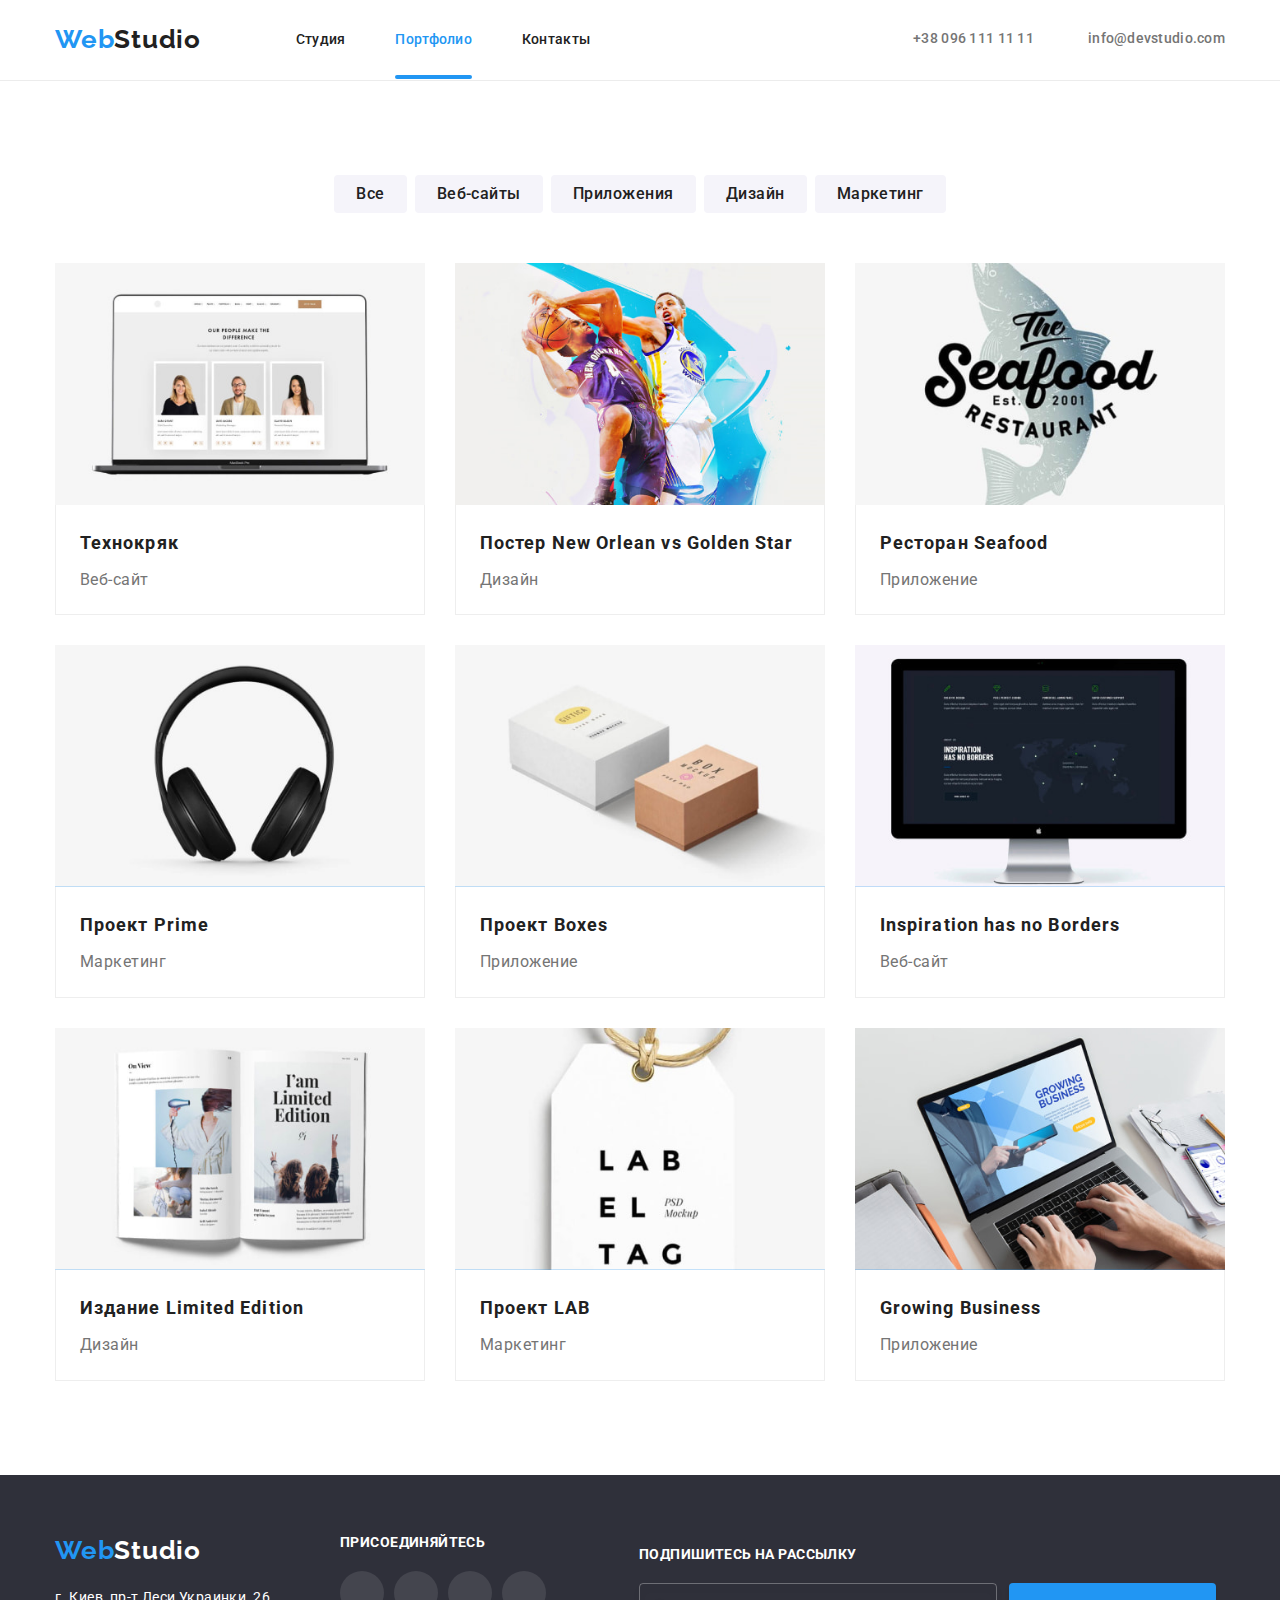
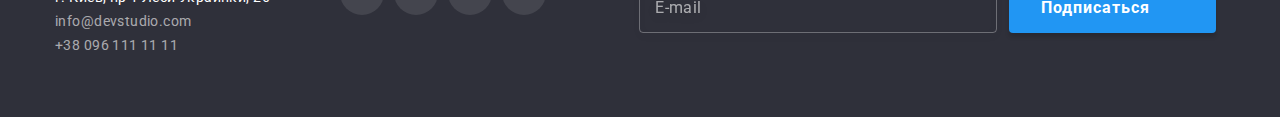
==== portfolio.html @ 9499e956 "add adaptive img" ====
<!DOCTYPE html>
<html lang="en">
  <head>
    <meta charset="UTF-8" />
    <meta http-equiv="X-UA-Compatible" content="IE=edge" />
    <meta name="viewport" content="width=device-width, initial-scale=1.0" />
    <title>Портфолио</title>
    <link
      rel="stylesheet"
      href="https://cdnjs.cloudflare.com/ajax/libs/modern-normalize/1.1.0/modern-normalize.min.css"
    />
    <link rel="preconnect" href="https://fonts.googleapis.com" />
    <link rel="preconnect" href="https://fonts.gstatic.com" crossorigin />
    <link
      href="https://fonts.googleapis.com/css2?family=Raleway:wght@700&family=Roboto:wght@400;500;700;900&display=swap"
      rel="stylesheet"
    />
    <link rel="stylesheet" href="./css/main.min.css" />
  </head>
  <body class="body">
    <!-- шапка  -->
    <header class="page-header">
      <div class="container page-header__container">
        <!-- site nav -->
        <!-- <nav class="main-nav"> -->
        <div class="header__nav">
          <a class="logo page-header__logo" href="./index.html"
            >Web<span class="logo__studio">Studio</span></a
          >

          <!-- menu-btn -->
          <button
            class="menu__button is-open"
            type="button"
            aria-expanded="false"
            aria-controls="nav-container"
            data-menu-button
          >
            <svg width="40px" height="40px" aria-label="Переключатель мобильного меню">
              <use class="menu__icon-open" href="./images/icons.svg#icon-open"></use>
              <use class="main__icon-close" href="./images/icons.svg#icon-close"></use>
            </svg>
          </button>
        </div>

        <nav class="main-nav">
          <div class="nav-container" id="nav-container" data-menu>
            <!-- site-nav -->
            <ul class="site-nav">
              <li class="site-nav__item">
                <a class="site-nav__link" href="./index.html">Студия</a>
              </li>
              <li class="site-nav__item">
                <a class="site-nav__link site-nav__link--current" href="./portfolio.html"
                  >Портфолио</a
                >
              </li>
              <li class="site-nav__item">
                <a class="site-nav__link" href="#footer">Контакты</a>
              </li>
            </ul>

            <!-- nav contacts -->
            <ul class="nav-contacts">
              <li class="nav-contacts__item">
                <a class="nav-contacts__link nav-contacts__link--tel" href="tel:+380961111111">
                  <svg class="nav-contacts__icon" width="10px" height="16px">
                    <use href="./images/icons.svg#icon-smartphone"></use>
                  </svg>
                  +38 096 111 11 11
                </a>
              </li>
              <li class="nav-contacts__item">
                <a
                  class="nav-contacts__link nav-contacts__link--mail"
                  href="mailto:info@devstudio.com"
                >
                  <svg class="nav-contacts__icon" width="16px" height="12px">
                    <use href="./images/icons.svg#icon-envelope"></use>
                  </svg>
                  info@devstudio.com
                </a>
              </li>
            </ul>

            <!-- nav social -->
            <ul class="nav-social">
              <li class="nav-social__item"><a class="nav-social__link" href="#">Instagram</a></li>
              <li class="nav-social__item"><a class="nav-social__link" href="#">Twitter</a></li>
              <li class="nav-social__item"><a class="nav-social__link" href="#">Facebook</a></li>
              <li class="nav-social__item"><a class="nav-social__link" href="#">LinkedIn</a></li>
            </ul>
          </div>
        </nav>
      </div>
    </header>
    <!-- Портфолио -->
    <!-- Фильтры -->
    <main>
      <section class="section">
        <div class="container">
          <h1 class="section__title visually-hidden">Фильтры</h1>
          <ul class="filters filters--margin-bottom">
            <li class="filters__item">
              <button class="filters__button" type="button">Все</button>
            </li>
            <li class="filters__item">
              <button class="filters__button" type="button">Веб-сайты</button>
            </li>
            <li class="filters__item">
              <button class="filters__button" type="button">Приложения</button>
            </li>
            <li class="filters__item">
              <button class="filters__button" type="button">Дизайн</button>
            </li>
            <li class="filters__item">
              <button class="filters__button" type="button">Маркетинг</button>
            </li>
          </ul>

          <!-- проекты -->
          <ul class="projects">
            <li class="projects__item projects__item--margin">
              <a class="projects__link" href="#">
                <div class="projects-card-thumb">
                  <img
                    srcset="./images/technocryk.jpg 1x, ./images/technocryk@2x.jpg 2x"
                    src="./images/technocryk.jpg"
                    alt="Технокряк"
                    width="450"
                  />
                  <div class="projects-overlay">
                    <p class="projects-overlay__text">
                      Технокряк это современная площадка распространения коронавируса. Компании
                      используют эту платформу для цифрового шпионажа и атак на защищённые сервера
                      конкурентов.
                    </p>
                  </div>
                </div>

                <div class="projects-content">
                  <h2 class="projects-content__title">Технокряк</h2>
                  <p class="projects-content__text">Веб-сайт</p>
                </div>
              </a>
            </li>

            <li class="projects__item projects__item--margin">
              <a class="projects__link" href="#">
                <div class="projects-card-thumb">
                  <img
                    srcset="./images/poster.jpg 1x, ./images/poster@2x.jpg 2x"
                    src="./images/poster.jpg"
                    alt="Постер New Orlean vs Golden Star"
                    width="450"
                  />
                  <div class="projects-overlay">
                    <p class="projects-overlay__text">
                      Технокряк это современная площадка распространения коронавируса. Компании
                      используют эту платформу для цифрового шпионажа и атак на защищённые сервера
                      конкурентов.
                    </p>
                  </div>
                </div>

                <div class="projects-content">
                  <h2 class="projects-content__title">Постер New Orlean vs Golden Star</h2>
                  <p class="projects-content__text">Дизайн</p>
                </div>
              </a>
            </li>

            <li class="projects__item projects__item--margin">
              <a class="projects__link" href="#">
                <div class="projects-card-thumb">
                  <img
                    srcset="./images/seafood.jpg 1x, ./images/seafood@2x.jpg 2x"
                    src="./images/seafood.jpg"
                    alt="Ресторан Seafood"
                    width="450"
                  />
                  <div class="projects-overlay">
                    <p class="projects-overlay__text">
                      Технокряк это современная площадка распространения коронавируса. Компании
                      используют эту платформу для цифрового шпионажа и атак на защищённые сервера
                      конкурентов.
                    </p>
                  </div>
                </div>

                <div class="projects-content">
                  <h2 class="projects-content__title">Ресторан Seafood</h2>
                  <p class="projects-content__text">Приложение</p>
                </div>
              </a>
            </li>

            <li class="projects__item projects__item--margin">
              <a class="projects__link" href="#">
                <div class="projects-card-thumb">
                  <img
                    srcset="./images/prime.jpg 1x, ./images/prime@2x.jpg 2x"
                    src="./images/prime.jpg"
                    alt="Проект Prime"
                    width="450"
                  />
                  <div class="projects-overlay">
                    <p class="projects-overlay__text">
                      Технокряк это современная площадка распространения коронавируса. Компании
                      используют эту платформу для цифрового шпионажа и атак на защищённые сервера
                      конкурентов.
                    </p>
                  </div>
                </div>

                <div class="projects-content">
                  <h2 class="projects-content__title">Проект Prime</h2>
                  <p class="projects-content__text">Маркетинг</p>
                </div>
              </a>
            </li>

            <li class="projects__item projects__item--margin">
              <a class="projects__link" href="#">
                <div class="projects-card-thumb">
                  <img
                    srcset="./images/boxes.jpg 1x, ./images/boxes@2x.jpg 2x"
                    src="./images/boxes.jpg"
                    alt="Проект Boxes"
                    width="450"
                  />
                  <div class="projects-overlay">
                    <p class="projects-overlay__text">
                      Технокряк это современная площадка распространения коронавируса. Компании
                      используют эту платформу для цифрового шпионажа и атак на защищённые сервера
                      конкурентов.
                    </p>
                  </div>
                </div>

                <div class="projects-content">
                  <h2 class="projects-content__title">Проект Boxes</h2>
                  <p class="projects-content__text">Приложение</p>
                </div>
              </a>
            </li>

            <li class="projects__item projects__item--margin">
              <a class="projects__link" href="#">
                <div class="projects-card-thumb">
                  <img
                    srcset="./images/inspiration.jpg 1x, ./images/inspiration@2x.jpg 2x"
                    src="./images/inspiration.jpg"
                    alt="Inspiration has no Borders"
                    width="450"
                  />
                  <div class="projects-overlay">
                    <p class="projects-overlay__text">
                      Технокряк это современная площадка распространения коронавируса. Компании
                      используют эту платформу для цифрового шпионажа и атак на защищённые сервера
                      конкурентов.
                    </p>
                  </div>
                </div>

                <div class="projects-content">
                  <h2 class="projects-content__title">Inspiration has no Borders</h2>
                  <p class="projects-content__text">Веб-сайт</p>
                </div>
              </a>
            </li>

            <li class="projects__item projects__item--margin">
              <a class="projects__link" href="#">
                <div class="projects-card-thumb">
                  <img
                    srcset="./images/limited_edition.jpg 1x, ./images/limited_edition@2x.jpg 2x"
                    src="./images/limited_edition.jpg"
                    alt="Издание Limited Edition"
                    width="450"
                  />
                  <div class="projects-overlay">
                    <p class="projects-overlay__text">
                      Технокряк это современная площадка распространения коронавируса. Компании
                      используют эту платформу для цифрового шпионажа и атак на защищённые сервера
                      конкурентов.
                    </p>
                  </div>
                </div>

                <div class="projects-content">
                  <h2 class="projects-content__title">Издание Limited Edition</h2>
                  <p class="projects-content__text">Дизайн</p>
                </div>
              </a>
            </li>

            <li class="projects__item projects__item--margin">
              <a class="projects__link" href="#">
                <div class="projects-card-thumb">
                  <img
                    srcset="./images/lab.jpg 1x, ./images/lab@2x.jpg 2x"
                    src="./images/lab.jpg"
                    alt="Проект LAB"
                    width="450"
                  />
                  <div class="projects-overlay">
                    <p class="projects-overlay__text">
                      Технокряк это современная площадка распространения коронавируса. Компании
                      используют эту платформу для цифрового шпионажа и атак на защищённые сервера
                      конкурентов.
                    </p>
                  </div>
                </div>

                <div class="projects-content">
                  <h2 class="projects-content__title">Проект LAB</h2>
                  <p class="projects-content__text">Маркетинг</p>
                </div>
              </a>
            </li>

            <li class="projects__item projects__item--margin">
              <a class="projects__link" href="#">
                <div class="projects-card-thumb">
                  <img
                    srcset="./images/growing_business.jpg 1x, ./images/growing_business@2x.jpg 2x"
                    src="./images/growing_business.jpg"
                    alt="Growing Business"
                    width="450"
                  />
                  <div class="projects-overlay">
                    <p class="projects-overlay__text">
                      Технокряк это современная площадка распространения коронавируса. Компании
                      используют эту платформу для цифрового шпионажа и атак на защищённые сервера
                      конкурентов.
                    </p>
                  </div>
                </div>

                <div class="projects-content">
                  <h2 class="projects-content__title">Growing Business</h2>
                  <p class="projects-content__text">Приложение</p>
                </div>
              </a>
            </li>
          </ul>
        </div>
      </section>
    </main>
    <!-- футер -->
    <footer class="footer" id="footer">
      <div class="container page-footer__container">
        <!-- контакты -->
        <div class="footer__wrapper">
          <div class="footer-contacts">
            <a class="logo footer__logo" href="./index.html"
              >Web<span class="logo__studio">Studio</span></a
            >
            <address class="footer-addres">
              <ul class="addres">
                <li class="addres__item">
                  <a
                    class="addres__contacts addres__contacts--white"
                    href="https://goo.gl/maps/KfxZ7QLkiHeS4Kzz8"
                    >г. Киев, пр-т Леси Украинки, 26</a
                  >
                </li>
                <li class="addres__item">
                  <a class="addres__contacts" href="mailto:info@devstudio.com"
                    >info@devstudio.com</a
                  >
                </li>
                <li class="addres__item">
                  <a class="addres__contacts" href="tel:+380961111111">+38 096 111 11 11</a>
                </li>
              </ul>
            </address>
          </div>

          <!-- присоединяйтесь -->
          <div class="footer-network">
            <p class="footer-network__text">присоединяйтесь</p>

            <ul class="social">
              <li class="social__item social__item--margin-right">
                <a class="social__link social__link--bgc" href="#">
                  <svg class="social__icon social__icon--big">
                    <use href="./images/icons.svg#icon-instagram" width="20px" height="20px"></use>
                  </svg>
                </a>
              </li>
              <li class="social__item social__item--margin-right">
                <a class="social__link social__link--bgc" href="#">
                  <svg class="social__icon social__icon--big">
                    <use href="./images/icons.svg#icon-twitter" width="20px" height="20px"></use>
                  </svg>
                </a>
              </li>
              <li class="social__item social__item--margin-right">
                <a class="social__link social__link--bgc" href="#">
                  <svg class="social__icon social__icon--big">
                    <use href="./images/icons.svg#icon-facebook" width="20px" height="20px"></use>
                  </svg>
                </a>
              </li>
              <li class="social__item social__item--margin-right">
                <a class="social__link social__link--bgc" href="#">
                  <svg class="social__icon social__icon--big">
                    <use href="./images/icons.svg#icon-linkedin" width="20px" height="20px"></use>
                  </svg>
                </a>
              </li>
            </ul>
          </div>
        </div>
        <!-- подписаться -->
        <div class="subscrb">
          <p class="footer-network__text">Подпишитесь на рассылку</p>
          <form class="subscrb-form">
            <input
              class="subscrb-input"
              type="email"
              name="email"
              id="user-email"
              placeholder="E-mail"
            />

            <button class="subscrb-btn" type="submit">
              Подписаться
              <svg class="subscrb-btn__icon" width="24px" height="24px">
                <use href="./images/icons.svg#icon-icon-send" width="24px" height="24px"></use>
              </svg>
            </button>
          </form>
        </div>
      </div>
    </footer>
    <script src="./js/menu.js"></script>
  </body>
</html>
---- css/main.min.css ----
.body{min-width:480px;font-family:Roboto,sans-serif;background-color:#fff;color:#757575}img{display:block;max-width:100%;height:auto}ul{list-style:none;padding:0;margin:0}.visually-hidden{position:absolute;width:1px;height:1px;margin:-1px;border:0;padding:0;white-space:nowrap;-webkit-clip-path:inset(100%);clip-path:inset(100%);clip:rect(0 0 0 0);overflow:hidden}.is-hidden{visibility:hidden;opacity:0;pointer-events:none}.container{max-width:1200px;min-width:480px;padding:0 15px;margin:0 auto}@media screen and (min-width: 480px){.container{width:480px}}@media screen and (min-width: 768px){.container{width:768px}}@media screen and (min-width: 1200px){.container{width:1200px}}.section{min-width:480px;padding:60px 0}.section--bgc{background-color:#f5f4fa}@media screen and (min-width: 1200px){.section{padding:94px 0}.section--padding-top{padding-top:0}.section--bgc{background-color:#f5f4fa}}.section__title{margin-top:0;margin-bottom:50px;font-weight:700;font-size:28px;line-height:1.178;text-align:center;letter-spacing:0.03em;color:#212121}@media screen and (min-width: 1200px){.section__title{font-size:36px;line-height:1.16}}.logo,.page-header__logo,.footer__logo{display:inline-block;text-decoration:none;font-family:Raleway,sans-serif;font-style:normal;font-weight:700;font-size:26px;line-height:1.19;letter-spacing:0.03em;color:#2196f3}.site-nav{position:relative}.site-nav__item:not(:last-child){margin-right:50px}@media screen and (min-width: 768px){.site-nav{display:-webkit-box;display:-ms-flexbox;display:flex;-webkit-box-align:center;-ms-flex-align:center;align-items:center;position:relative;margin-right:84px}}@media screen and (min-width: 1200px){.site-nav{margin-right:305px}}.site-nav__link{position:relative;font-weight:500;font-size:40px;line-height:1.175;letter-spacing:0.02em;color:#212121;text-decoration:none;-webkit-transition:250ms cubic-bezier(0.4, 0, 0.2, 1);transition:250ms cubic-bezier(0.4, 0, 0.2, 1);-webkit-transition-property:color;transition-property:color}.site-nav__link:hover,.site-nav__link:focus{color:#2196f3}.site-nav__link--current{color:#2196f3}@media screen and (min-width: 768px){.site-nav__link--current::after{content:'';position:absolute;bottom:-28px;left:0;display:block;width:100%;height:4px;background:#2196f3;border-radius:2px}}@media screen and (min-width: 1200px){.site-nav__link--current::after{bottom:-32px}}@media screen and (min-width: 768px){.site-nav__link{font-size:14px;line-height:1.14;letter-spacing:0.02em}}@media screen and (max-width: 767px){.site-nav__item:not(:last-child){margin-bottom:32px}}@media screen and (max-width: 767px){.site-nav__item:last-child{margin-bottom:302px}}.main-button,.modal__btn,.hero-button,.subscrb-btn{display:inline-block;min-width:200px;padding:10px 32px;margin-bottom:0;font-weight:700;font-size:16px;line-height:1.87;letter-spacing:0.06em;background-color:#2196f3;color:#fff;cursor:pointer;border:none;-webkit-box-shadow:0px 4px 4px rgba(0,0,0,0.15);box-shadow:0px 4px 4px rgba(0,0,0,0.15);border-radius:4px;-webkit-transition:250ms cubic-bezier(0.4, 0, 0.2, 1);transition:250ms cubic-bezier(0.4, 0, 0.2, 1);-webkit-transition-property:background-color;transition-property:background-color}.main-button:hover,.modal__btn:hover,.hero-button:hover,.subscrb-btn:hover,.main-button:focus,.modal__btn:focus,.hero-button:focus,.subscrb-btn:focus{background-color:#188ce8}.social{display:-webkit-box;display:-ms-flexbox;display:flex;-webkit-box-pack:center;-ms-flex-pack:center;justify-content:center}.social--margin-top{margin-top:16px}.social__item--margin-right:not(:last-child){margin-right:10px}.social__link{display:-webkit-box;display:-ms-flexbox;display:flex;-ms-flex-wrap:wrap;flex-wrap:wrap;-webkit-box-pack:center;-ms-flex-pack:center;justify-content:center;-webkit-box-align:center;-ms-flex-align:center;align-items:center;width:44px;height:44px;background-color:#fff;border-radius:50%;-webkit-transition:250ms cubic-bezier(0.4, 0, 0.2, 1);transition:250ms cubic-bezier(0.4, 0, 0.2, 1);-webkit-transition-property:fill,background-color;transition-property:fill,background-color}.social__link:hover,.social__link:focus{fill:#fff;background-color:#2196f3}.social__link--bgc{background-color:rgba(255,255,255,0.1)}.social__icon{width:20px;height:20px;fill:#afb1b8;-webkit-transition:250ms cubic-bezier(0.4, 0, 0.2, 1);transition:250ms cubic-bezier(0.4, 0, 0.2, 1);-webkit-transition-property:fill;transition-property:fill}.social__link:hover .social__icon,.social__link:focus .social__icon{fill:#fff}.social__icon--big{width:44px;height:44px;padding:12px;fill:#fff;-webkit-transition:250ms cubic-bezier(0.4, 0, 0.2, 1);transition:250ms cubic-bezier(0.4, 0, 0.2, 1);-webkit-transition-property:fill;transition-property:fill}.social__icon--big:hover,.social__icon--big:focus{fill:#fff}.backdrop{position:fixed;top:0;left:0;z-index:2;width:100%;height:100%;background:rgba(0,0,0,0.2);opacity:1;-webkit-transition:250ms cubic-bezier(0.4, 0, 0.2, 1);transition:250ms cubic-bezier(0.4, 0, 0.2, 1);-webkit-transition-property:opacity;transition-property:opacity;overflow-y:scroll}.modal{position:absolute;top:50%;left:50%;-webkit-transform:translate(-50%, -50%);transform:translate(-50%, -50%);width:450px;padding:40px;background-color:#fff;-webkit-box-shadow:0px 1px 3px rgba(0,0,0,0.12),0px 1px 1px rgba(0,0,0,0.14),0px 2px 1px rgba(0,0,0,0.2);box-shadow:0px 1px 3px rgba(0,0,0,0.12),0px 1px 1px rgba(0,0,0,0.14),0px 2px 1px rgba(0,0,0,0.2);border-radius:4px;-webkit-transition:250ms cubic-bezier(0.4, 0, 0.2, 1);transition:250ms cubic-bezier(0.4, 0, 0.2, 1);-webkit-transition-property:translate,background-color,-webkit-box-shadow;transition-property:translate,background-color,-webkit-box-shadow;transition-property:translate,background-color,box-shadow;transition-property:translate,background-color,box-shadow,-webkit-box-shadow}@media screen and (min-width: 1200px){.modal{width:528px;min-height:581px}}.modal__title{margin:0;margin-bottom:12px;font-weight:700;font-size:20px;line-height:23px;text-align:center;letter-spacing:0.03em;color:#212121}.btn-close{position:absolute;top:8px;right:8px;display:-webkit-box;display:-ms-flexbox;display:flex;-webkit-box-pack:center;-ms-flex-pack:center;justify-content:center;-webkit-box-align:center;-ms-flex-align:center;align-items:center;width:30px;height:30px;padding:0px;background-color:#fff;border:1px solid rgba(0,0,0,0.1);border-radius:50%;cursor:pointer;-webkit-transition:250ms cubic-bezier(0.4, 0, 0.2, 1);transition:250ms cubic-bezier(0.4, 0, 0.2, 1);-webkit-transition-property:fill;transition-property:fill}.btn-close:hover,.btn-close:focus{fill:#2196f3}.form{display:block}@media screen and (min-width: 1200px){.form{display:-webkit-box;display:-ms-flexbox;display:flex;-webkit-box-orient:vertical;-webkit-box-direction:normal;-ms-flex-direction:column;flex-direction:column;-webkit-box-pack:center;-ms-flex-pack:center;justify-content:center;-webkit-box-align:center;-ms-flex-align:center;align-items:center}}.field{position:relative;display:inline-block;font-weight:400;font-size:12px;line-height:1.16;letter-spacing:0.01em;color:#757575}.field__input{width:370px;height:40px;margin-top:4px;padding-left:42px;border:1px solid rgba(33,33,33,0.2);-webkit-box-sizing:border-box;box-sizing:border-box;border-radius:4px;-webkit-transition:250ms cubic-bezier(0.4, 0, 0.2, 1);transition:250ms cubic-bezier(0.4, 0, 0.2, 1);-webkit-transition-property:border-color;transition-property:border-color}@media screen and (min-width: 1200px){.field__input{width:448px}}.field__icon{position:absolute;bottom:11px;left:12px;-webkit-transition:250ms cubic-bezier(0.4, 0, 0.2, 1);transition:250ms cubic-bezier(0.4, 0, 0.2, 1);-webkit-transition-property:fill;transition-property:fill}.field__input:focus,.field__input:focus ~ .field__icon,.field__textarea:focus{border-color:#2196f3;fill:#2196f3;outline:none;cursor:pointer}.form__field:not(:first-child){margin-top:10px}.field__textarea{display:block;resize:none;width:370px;height:120px;margin-top:4px;padding:12px 16px;border:1px solid rgba(33,33,33,0.2);-webkit-box-sizing:border-box;box-sizing:border-box;border-radius:4px;-webkit-transition:250ms cubic-bezier(0.4, 0, 0.2, 1);transition:250ms cubic-bezier(0.4, 0, 0.2, 1);-webkit-transition-property:border-color;transition-property:border-color}@media screen and (min-width: 1200px){.field__textarea{width:448px}}.field__textarea::-webkit-input-placeholder{font-weight:400;font-size:12px;line-height:1.16;letter-spacing:0.01em;color:rgba(117,117,117,0.5)}.field__textarea:-ms-input-placeholder{font-weight:400;font-size:12px;line-height:1.16;letter-spacing:0.01em;color:rgba(117,117,117,0.5)}.field__textarea::-ms-input-placeholder{font-weight:400;font-size:12px;line-height:1.16;letter-spacing:0.01em;color:rgba(117,117,117,0.5)}.field__textarea::placeholder{font-weight:400;font-size:12px;line-height:1.16;letter-spacing:0.01em;color:rgba(117,117,117,0.5)}.checkbox{display:-webkit-box;display:-ms-flexbox;display:flex;-webkit-box-align:center;-ms-flex-align:center;align-items:center;font-weight:400;font-size:12px;line-height:1.16;letter-spacing:0.03em;color:#757575}@media screen and (min-width: 1200px){.checkbox{font-size:14px}}.checkbox__link{position:relative;text-decoration:none;color:#2196f3}.checkbox__link::after{position:absolute;bottom:1px;left:0;content:'';width:100%;height:1px;background-color:#2196f3}.checkbox__icon{display:inline-block;margin-right:8px;width:16px;height:15px;border:2px solid #212121;border-radius:2px;-webkit-transition:250ms cubic-bezier(0.4, 0, 0.2, 1);transition:250ms cubic-bezier(0.4, 0, 0.2, 1);-webkit-transition-property:border-color,background-color,background-image;transition-property:border-color,background-color,background-image}.checkbox__input:checked+.checkbox__icon{border-color:#2196f3;background-color:#2196f3;background-image:url(../images/icon-check.svg);background-position:center;background-repeat:no-repeat;background-size:contain;background-origin:padding-box}.form__checkbox{margin-top:20px}.modal__btn{display:block;margin-top:31px;margin-right:auto;margin-left:auto}.page-header{position:relative;padding:16px 0;border-bottom:1px solid #ececec}@media screen and (min-width: 1200px){.page-header{padding-top:24px;padding-bottom:25px}}@media screen and (min-width: 768px){.page-header__container{display:-webkit-box;display:-ms-flexbox;display:flex;-webkit-box-pack:justify;-ms-flex-pack:justify;justify-content:space-between;-webkit-box-align:center;-ms-flex-align:center;align-items:center}}.header__nav{position:relative}.page-header__logo{display:inline-block}.page-header__logo .logo__studio{color:#212121}.menu__button{position:absolute;right:10px;z-index:2;display:-webkit-inline-box;display:-ms-inline-flexbox;display:inline-flex;margin:0;padding:0;border:none;background-color:transparent;-webkit-transition:250ms cubic-bezier(0.4, 0, 0.2, 1);transition:250ms cubic-bezier(0.4, 0, 0.2, 1);-webkit-transition-property:fill;transition-property:fill}.menu__button:hover{fill:#2196f3}@media screen and (min-width: 768px){.menu__button{display:none}}.menu__button.is-open .main__icon-close{display:none}.menu__icon-open{display:none}.menu__button.is-open .menu__icon-open{display:block}.nav-container{background-color:#fff}.nav-container.is-open{display:block}@media screen and (max-width: 767px){.nav-container{display:none;position:absolute;top:0;left:0;z-index:1;width:100%;padding:48px 40px}}@media screen and (min-width: 768px){.nav-container{display:-webkit-box;display:-ms-flexbox;display:flex}}@media screen and (min-width: 768px) and (max-width: 1199px){.nav-contacts{display:-webkit-box;display:-ms-flexbox;display:flex;-webkit-box-orient:vertical;-webkit-box-direction:reverse;-ms-flex-direction:column-reverse;flex-direction:column-reverse;-webkit-box-align:start;-ms-flex-align:start;align-items:flex-start}}@media screen and (min-width: 1200px){.nav-contacts{display:-webkit-box;display:-ms-flexbox;display:flex;-webkit-box-align:center;-ms-flex-align:center;align-items:center}}@media screen and (min-width: 1200px){.nav-contacts__item+.nav-contacts__item{margin-left:30px}}@media screen and (min-width: 768px){.nav-contacts__item{display:-webkit-box;display:-ms-flexbox;display:flex;-webkit-box-align:center;-ms-flex-align:center;align-items:center}}@media screen and (min-width: 768px) and (max-width: 1199px){.nav-contacts__item:not(:last-child){margin-top:10px}}.nav-contacts__icon{display:none}@media screen and (min-width: 768px){.nav-contacts__icon{display:block;margin-right:8px;fill:currentColor}}.nav-contacts__link{text-decoration:none;font-weight:500;font-size:24px;line-height:1.16;letter-spacing:0.02em;color:#757575;-webkit-transition:250ms cubic-bezier(0.4, 0, 0.2, 1);transition:250ms cubic-bezier(0.4, 0, 0.2, 1);-webkit-transition-property:color,fill;transition-property:color,fill}.nav-contacts__link:hover,.nav-contacts__link:focus{color:#2196f3}.nav-contacts__link--tel{display:block;color:#2196f3;font-size:34px;line-height:1.25;margin-bottom:32px}@media screen and (min-width: 768px){.nav-contacts__link--tel{margin:0px}}.nav-contacts__link--mail{display:block;margin-bottom:64px}@media screen and (min-width: 768px){.nav-contacts__link--mail{margin:0px}}@media screen and (min-width: 768px){.nav-contacts__link{display:-webkit-box;display:-ms-flexbox;display:flex;-webkit-box-align:center;-ms-flex-align:center;align-items:center;line-height:1.14;font-size:12px;line-height:1.16;color:#757575}}@media screen and (min-width: 1200px){.nav-contacts__link{font-size:14px;line-height:1.14}}@media screen and (min-width: 768px){.nav-social{display:none}}.nav-social__item{display:inline}.nav-social__item:not(:last-child)::after{content:'';border-right:1px solid rgba(33,33,33,0.2);margin-left:10px;margin-right:10px}.nav-social__link{text-decoration:none;font-weight:500;font-size:18px;line-height:1.22;letter-spacing:0.02em;color:#2196f3}.hero{text-align:center;max-width:480px;margin:0 auto;padding:118px 0;background-image:-webkit-gradient(linear, left top, right top, from(rgba(47,48,58,0.4)), to(rgba(47,48,58,0.4))),url(/images/mobile-bg.jpg);background-image:linear-gradient(to right, rgba(47,48,58,0.4), rgba(47,48,58,0.4)),url(/images/mobile-bg.jpg);color:#fff;background-repeat:no-repeat;background-position:center;background-size:cover}@media (min-device-pixel-ratio: 2), (-webkit-min-device-pixel-ratio: 2), (min-resolution: 192dpi), (min-resolution: 2dppx){.hero{background-image:-webkit-gradient(linear, left top, right top, from(rgba(47,48,58,0.4)), to(rgba(47,48,58,0.4))),url(/images/mobile-bg@2x.jpg);background-image:linear-gradient(to right, rgba(47,48,58,0.4), rgba(47,48,58,0.4)),url(/images/mobile-bg@2x.jpg)}}@media screen and (min-width: 768px){.hero{max-width:768px;background-image:-webkit-gradient(linear, left top, right top, from(rgba(47,48,58,0.4)), to(rgba(47,48,58,0.4))),url(/images/tablet-bg.jpg);background-image:linear-gradient(to right, rgba(47,48,58,0.4), rgba(47,48,58,0.4)),url(/images/tablet-bg.jpg)}}@media screen and (min-width: 768px) and (min-device-pixel-ratio: 2), screen and (min-width: 768px) and (-webkit-min-device-pixel-ratio: 2), screen and (min-width: 768px) and (min-resolution: 192dpi), screen and (min-width: 768px) and (min-resolution: 2dppx){.hero{background-image:-webkit-gradient(linear, left top, right top, from(rgba(47,48,58,0.4)), to(rgba(47,48,58,0.4))),url(/images/tablet-bg@2x.jpg);background-image:linear-gradient(to right, rgba(47,48,58,0.4), rgba(47,48,58,0.4)),url(/images/tablet-bg@2x.jpg)}}@media screen and (min-width: 1200px){.hero{padding:200px 0;max-width:1600px;background-image:-webkit-gradient(linear, left top, right top, from(rgba(47,48,58,0.4)), to(rgba(47,48,58,0.4))),url(/images/web-bg.jpg);background-image:linear-gradient(to right, rgba(47,48,58,0.4), rgba(47,48,58,0.4)),url(/images/web-bg.jpg)}}@media screen and (min-width: 1200px) and (min-device-pixel-ratio: 2), screen and (min-width: 1200px) and (-webkit-min-device-pixel-ratio: 2), screen and (min-width: 1200px) and (min-resolution: 192dpi), screen and (min-width: 1200px) and (min-resolution: 2dppx){.hero{background-image:-webkit-gradient(linear, left top, right top, from(rgba(47,48,58,0.4)), to(rgba(47,48,58,0.4))),url(/images/web-bg@2x.jpg);background-image:linear-gradient(to right, rgba(47,48,58,0.4), rgba(47,48,58,0.4)),url(/images/web-bg@2x.jpg)}}.hero__title{font-weight:900;font-size:26px;line-height:1.615;letter-spacing:0.06em;text-transform:uppercase;margin-top:0;margin-bottom:30px;padding:0}@media screen and (min-width: 1200px){.hero__title{font-size:44px;line-height:1.36}}@media screen and (max-width: 1199px){.pecularities-list__item:not(:last-child){margin-bottom:30px}}@media screen and (min-width: 768px){.pecularities-list{display:-webkit-box;display:-ms-flexbox;display:flex;-ms-flex-wrap:wrap;flex-wrap:wrap}}@media screen and (min-width: 1200px){.pecularities-list{-ms-flex-wrap:nowrap;flex-wrap:nowrap}}@media screen and (min-width: 768px) and (max-width: 1199px){.pecularities-list__item{-ms-flex-preferred-size:calc((100% - 2 * 30px) / 2);flex-basis:calc((100% - 2 * 30px) / 2)}.pecularities-list__item:not(:nth-child(2n)){margin-right:30px}}@media screen and (min-width: 1200px){.pecularities-list__item{-ms-flex-preferred-size:calc((100% - 3 * 30px) / 4);flex-basis:calc((100% - 3 * 30px) / 4)}.pecularities-list__item:not(:last-child){margin-right:30px}}.pecularities-list__title{margin-top:0;margin-bottom:10px;text-align:center;font-weight:700;font-size:14px;line-height:1.14;letter-spacing:0.03em;text-transform:uppercase;color:#212121}@media screen and (min-width: 768px){.pecularities-list__title{text-align:start}}.pecularities-list__text{margin:0;font-weight:400;font-size:14px;line-height:1.71;letter-spacing:0.03em;color:#757575}.pecularities-list__icon{width:70px;height:70px}.pecularities-list__icon-bg{display:-webkit-box;display:-ms-flexbox;display:flex;-webkit-box-pack:center;-ms-flex-pack:center;justify-content:center;-webkit-box-align:center;-ms-flex-align:center;align-items:center;width:450px;height:120px;background-color:#f5f4fa;border-radius:4px;margin-bottom:30px}@media screen and (min-width: 768px){.pecularities-list__icon-bg{width:354px}}@media screen and (min-width: 1200px){.pecularities-list__icon-bg{width:270px}}.about{display:none}@media screen and (min-width: 1199px){.about{display:block}}.about-list{display:-webkit-box;display:-ms-flexbox;display:flex;position:relative}.about-list__item{position:relative;-ms-flex-preferred-size:calc((100% - 2 * 30px) / 3);flex-basis:calc((100% - 2 * 30px) / 3)}.about-list__item:not(:last-child){margin-right:30px}.about-list__text{position:absolute;bottom:0;left:0;display:-webkit-box;display:-ms-flexbox;display:flex;-webkit-box-pack:center;-ms-flex-pack:center;justify-content:center;-webkit-box-align:center;-ms-flex-align:center;align-items:center;width:100%;height:70px;font-weight:700;font-size:14px;line-height:1.14;text-align:center;letter-spacing:0.03em;text-transform:uppercase;color:#fff;background:rgba(47,48,58,0.8);margin:0}@media screen and (min-width: 768px){.team-list{display:-webkit-box;display:-ms-flexbox;display:flex;-ms-flex-wrap:wrap;flex-wrap:wrap}}@media screen and (min-width: 1200px){.team-list{-ms-flex-wrap:nowrap;flex-wrap:nowrap}}.team-list__item{background:#fff;-webkit-box-shadow:0px 1px 3px rgba(0,0,0,0.12),0px 1px 1px rgba(0,0,0,0.14),0px 2px 1px rgba(0,0,0,0.2);box-shadow:0px 1px 3px rgba(0,0,0,0.12),0px 1px 1px rgba(0,0,0,0.14),0px 2px 1px rgba(0,0,0,0.2);border-radius:0px 0px 4px 4px}@media screen and (max-width: 767px){.team-list__item:not(:last-child){margin-bottom:30px}}@media screen and (min-width: 768px) and (max-width: 1199px){.team-list__item{width:354px}.team-list__item:not(:nth-last-child(-n+2)){margin-bottom:30px}.team-list__item:not(:nth-child(2n)){margin-right:30px}}@media screen and (min-width: 1200px){.team-list__item{-ms-flex-preferred-size:calc((100% - 3 * 30px) / 4);flex-basis:calc((100% - 3 * 30px) / 4)}.team-list__item:not(:last-child){margin-right:30px}}.team-content{text-align:center;padding-top:30px;padding-bottom:24px}@media screen and (min-width: 1200px){.team-content{padding:30px 32px}}.team-content__title{margin:0;font-weight:500;font-size:16px;line-height:1.18;letter-spacing:0.03em;color:#212121}.team-content__text{margin-top:10px;margin-bottom:0;font-weight:400;font-size:16px;line-height:1.18;letter-spacing:0.03em;color:#757575}@media screen and (min-width: 1200px){.team-content__text{font-size:14px;line-height:1.71}}.clients{display:-webkit-box;display:-ms-flexbox;display:flex;-ms-flex-wrap:wrap;flex-wrap:wrap;-webkit-box-pack:justify;-ms-flex-pack:justify;justify-content:space-between}@media screen and (min-width: 1200px){.clients{-ms-flex-wrap:nowrap;flex-wrap:nowrap}}@media screen and (max-width: 767px){.clients__item:not(:nth-last-child(-n+2)){margin-bottom:30px}}@media screen and (min-width: 768px) and (max-width: 1199px){.clients__item:not(:nth-last-child(-n+3)){margin-bottom:30px}}.clients__link{display:-webkit-box;display:-ms-flexbox;display:flex;-webkit-box-pack:center;-ms-flex-pack:center;justify-content:center;-webkit-box-align:center;-ms-flex-align:center;align-items:center;width:210px;height:92px;border:1px solid #afb1b8;border-radius:4px;-webkit-transition:250ms cubic-bezier(0.4, 0, 0.2, 1);transition:250ms cubic-bezier(0.4, 0, 0.2, 1);-webkit-transition-property:fill,border-color;transition-property:fill,border-color}.clients__link:hover,.clients__link:focus{fill:#2196f3;border-color:#2196f3}@media screen and (min-width: 1200px){.clients__link{width:170px;height:90px}}.clients__icon{fill:#afb1b8;-webkit-transition:250ms cubic-bezier(0.4, 0, 0.2, 1);transition:250ms cubic-bezier(0.4, 0, 0.2, 1);-webkit-transition-property:fill;transition-property:fill}.clients__link:hover .clients__icon,.clients__link:focus .clients__icon{fill:#2196f3}.filters{display:-webkit-box;display:-ms-flexbox;display:flex}.filters__item:not(:last-child){margin-right:8px}.filters--margin-bottom{margin-bottom:50px}@media screen and (max-width: 767px){.filters{-ms-flex-wrap:wrap;flex-wrap:wrap;-webkit-box-pack:start;-ms-flex-pack:start;justify-content:start}.filters__item:not(:nth-child(-n+3)){margin-top:15px}}@media screen and (min-width: 768px){.filters{-webkit-box-pack:center;-ms-flex-pack:center;justify-content:center}}.filters__button{font-weight:500;font-size:16px;line-height:1.62;text-align:center;letter-spacing:0.03em;background-color:#f5f4fa;color:#212121;border:none;border-radius:4px;padding:6px 22px;-webkit-transition:250ms cubic-bezier(0.4, 0, 0.2, 1);transition:250ms cubic-bezier(0.4, 0, 0.2, 1);-webkit-transition-property:background-color,color,-webkit-box-shadow;transition-property:background-color,color,-webkit-box-shadow;transition-property:background-color,color,box-shadow;transition-property:background-color,color,box-shadow,-webkit-box-shadow}.filters__button:hover,.filters__button:focus{background-color:#2196f3;color:#fff;cursor:pointer;-webkit-box-shadow:0px 3px 1px rgba(0,0,0,0.1),0px 1px 2px rgba(0,0,0,0.08),0px 2px 2px rgba(0,0,0,0.12);box-shadow:0px 3px 1px rgba(0,0,0,0.1),0px 1px 2px rgba(0,0,0,0.08),0px 2px 2px rgba(0,0,0,0.12)}@media screen and (min-width: 768px){.projects{display:-webkit-box;display:-ms-flexbox;display:flex;-ms-flex-wrap:wrap;flex-wrap:wrap;margin-right:calc(-1 * 30px);margin-bottom:calc(-1 * 30px)}}.projects__item--margin:not(:last-child){margin-bottom:30px}@media screen and (min-width: 768px){.projects__item{width:354px;-ms-flex-preferred-size:calc((100% - 2 * 30px) / 2);flex-basis:calc((100% - 2 * 30px) / 2)}.projects__item--margin{margin-right:30px}}@media screen and (min-width: 1200px){.projects__item{-ms-flex-preferred-size:calc((100% - 3 * 30px) / 3);flex-basis:calc((100% - 3 * 30px) / 3)}.projects__item--margin{margin-bottom:30px}}.projects__link{display:-webkit-box;display:-ms-flexbox;display:flex;-webkit-box-orient:vertical;-webkit-box-direction:normal;-ms-flex-direction:column;flex-direction:column;height:100%;text-decoration:none;margin:0;padding:0;-webkit-transition:250ms cubic-bezier(0.4, 0, 0.2, 1);transition:250ms cubic-bezier(0.4, 0, 0.2, 1);-webkit-transition-property:-webkit-box-shadow;transition-property:-webkit-box-shadow;transition-property:box-shadow;transition-property:box-shadow, -webkit-box-shadow}.projects__link:hover{-webkit-box-shadow:0px 1px 1px rgba(0,0,0,0.12),0px 4px 4px rgba(0,0,0,0.06),1px 4px 6px rgba(0,0,0,0.16);box-shadow:0px 1px 1px rgba(0,0,0,0.12),0px 4px 4px rgba(0,0,0,0.06),1px 4px 6px rgba(0,0,0,0.16)}.projects-content{-webkit-box-flex:1;-ms-flex-positive:1;flex-grow:1;padding:20px 24px;border-right:1px solid #eeeeee;border-bottom:1px solid #eeeeee;border-left:1px solid #eeeeee}.projects-content__title{margin:0;padding:0;font-weight:700;font-size:18px;line-height:2;letter-spacing:0.06em;color:#212121}.projects-content__text{margin-top:4px;margin-bottom:0;font-weight:400;font-size:16px;line-height:1.87;letter-spacing:0.03em;color:#757575}.projects-card-thumb{position:relative;overflow:hidden}.projects-overlay{position:absolute;top:0;left:0;width:100%;height:100%;background:rgba(33,150,243,0.9);-webkit-transform:translateY(100%);transform:translateY(100%);-webkit-transition:250ms cubic-bezier(0.4, 0, 0.2, 1);transition:250ms cubic-bezier(0.4, 0, 0.2, 1);-webkit-transition-property:-webkit-transform;transition-property:-webkit-transform;transition-property:transform;transition-property:transform, -webkit-transform}.projects__link:hover .projects-overlay,.projects__link:focus .projects-overlay{-webkit-transform:translateY(0);transform:translateY(0)}.projects-overlay__text{position:absolute;top:0;left:0;padding:63px 24px;margin:0;font-weight:400;font-size:18px;line-height:1.55;letter-spacing:0.03em;color:#fff}.footer{padding:60px 0;background-color:#2f303a;color:#fff}@media screen and (min-width: 1200px){.page-footer__container{display:-webkit-box;display:-ms-flexbox;display:flex;-webkit-box-align:baseline;-ms-flex-align:baseline;align-items:baseline}}@media screen and (min-width: 768px){.footer__wrapper{display:-webkit-box;display:-ms-flexbox;display:flex;-ms-flex-pack:distribute;justify-content:space-around}}@media screen and (max-width: 1199px){.footer-contacts{text-align:center;margin-bottom:60px}}@media screen and (width: 1200px){.footer-contacts{display:-webkit-box;display:-ms-flexbox;display:flex;-webkit-box-orient:vertical;-webkit-box-direction:normal;-ms-flex-direction:column;flex-direction:column;-webkit-box-flex:1;-ms-flex-positive:1;flex-grow:1}}.footer__logo{margin-bottom:20px}.footer__logo .logo__studio{color:#fff}.addres{font-style:normal;font-weight:400;font-size:14px;line-height:1.71;letter-spacing:0.03em}.addres__item__item:not(:last-child){margin-bottom:9px}.addres__item__item:first-child{margin-bottom:6px}.addres__contacts{display:block;color:rgba(255,255,255,0.6);text-decoration:none;-webkit-transition:250ms cubic-bezier(0.4, 0, 0.2, 1);transition:250ms cubic-bezier(0.4, 0, 0.2, 1);-webkit-transition-property:color;transition-property:color}.addres__contacts--white{color:#fff}.addres__contacts:hover,.addres__contacts:focus{color:#2196f3}@media screen and (max-width: 1199px){.footer-network{text-align:center;margin-bottom:60px}}@media screen and (min-width: 1200px){.footer-network{display:-webkit-box;display:-ms-flexbox;display:flex;-webkit-box-orient:vertical;-webkit-box-direction:normal;-ms-flex-direction:column;flex-direction:column;-webkit-box-align:start;-ms-flex-align:start;align-items:start;margin-left:70px}}.footer-network__text{padding:0;margin:0;margin-bottom:20px;font-weight:700;font-size:14px;line-height:1.14;letter-spacing:0.03em;text-transform:uppercase;color:#fff}@media screen and (max-width: 1199px){.subscrb{text-align:center}}@media screen and (min-width: 1200px){.subscrb{margin-left:93px}}@media screen and (min-width: 768px) and (max-width: 1199px){.subscrb-form{display:-webkit-box;display:-ms-flexbox;display:flex;-webkit-box-orient:vertical;-webkit-box-direction:normal;-ms-flex-direction:column;flex-direction:column;-webkit-box-align:center;-ms-flex-align:center;align-items:center}}@media screen and (min-width: 1200px){.subscrb-form{display:-webkit-box;display:-ms-flexbox;display:flex}}.subscrb-input{width:450px;height:50px;margin-bottom:20px;padding:15px;background:transparent;border:1px solid rgba(255,255,255,0.3);-webkit-box-sizing:border-box;box-sizing:border-box;-webkit-filter:drop-shadow(0px 4px 4px rgba(0,0,0,0.15));filter:drop-shadow(0px 4px 4px rgba(0,0,0,0.15));border-radius:4px;color:#fff;-webkit-transition:250ms cubic-bezier(0.4, 0, 0.2, 1);transition:250ms cubic-bezier(0.4, 0, 0.2, 1);-webkit-transition-property:border-color,outline;transition-property:border-color,outline}@media screen and (min-width: 1200px){.subscrb-input{width:358px;margin-bottom:0}}.subscrb-input:focus{border-color:#2196f3;outline:none}.subscrb-input::-webkit-input-placeholder{font-weight:400;font-size:16px;line-height:1.25;letter-spacing:0.03em;color:rgba(255,255,255,0.6)}.subscrb-input:-ms-input-placeholder{font-weight:400;font-size:16px;line-height:1.25;letter-spacing:0.03em;color:rgba(255,255,255,0.6)}.subscrb-input::-ms-input-placeholder{font-weight:400;font-size:16px;line-height:1.25;letter-spacing:0.03em;color:rgba(255,255,255,0.6)}.subscrb-input::placeholder{font-weight:400;font-size:16px;line-height:1.25;letter-spacing:0.03em;color:rgba(255,255,255,0.6)}.subscrb-input:not(:placeholder-shown){color:rgba(255,255,255,0.6)}@media screen and (min-width: 1200px){.subscrb-btn{display:-webkit-box;display:-ms-flexbox;display:flex;-webkit-box-pack:center;-ms-flex-pack:center;justify-content:center;-webkit-box-align:center;-ms-flex-align:center;align-items:center;margin:0;margin-left:12px}}.subscrb-btn__icon{margin-left:10px}
/*# sourceMappingURL=main.min.css.map */
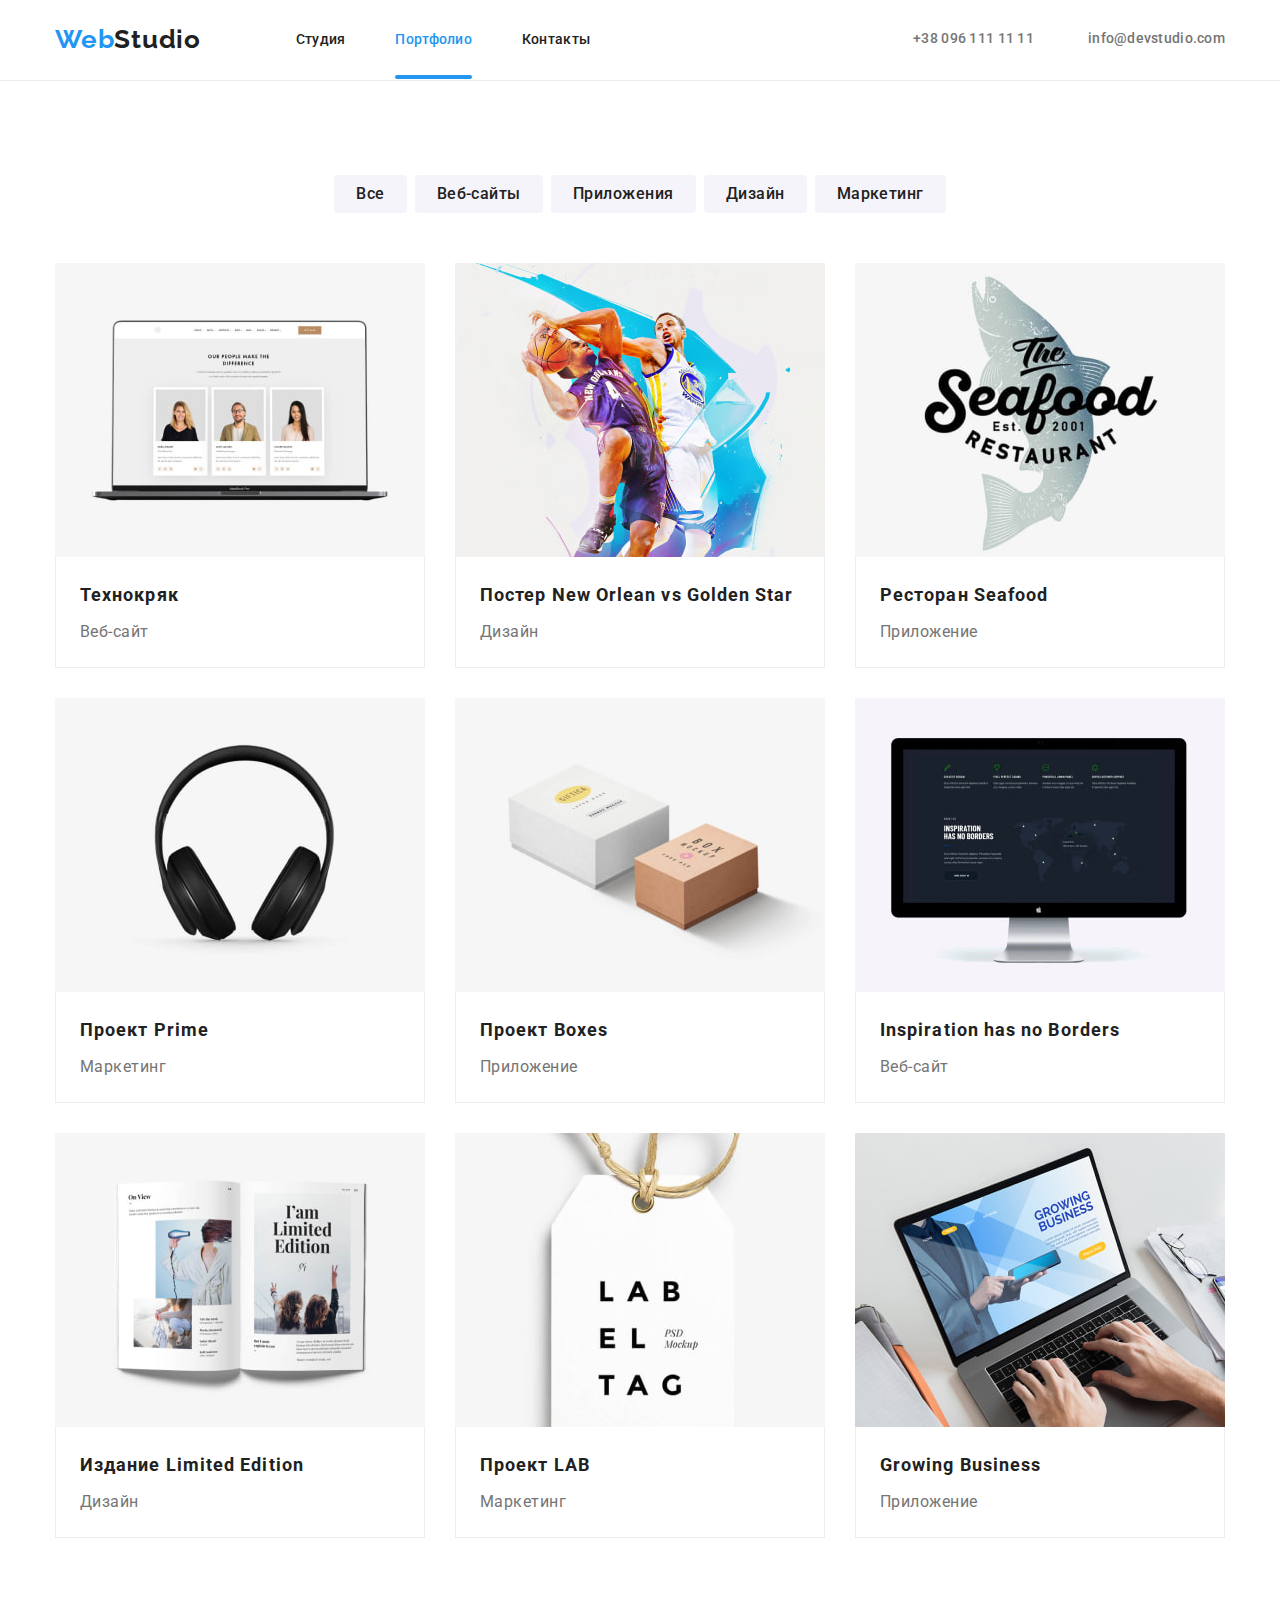
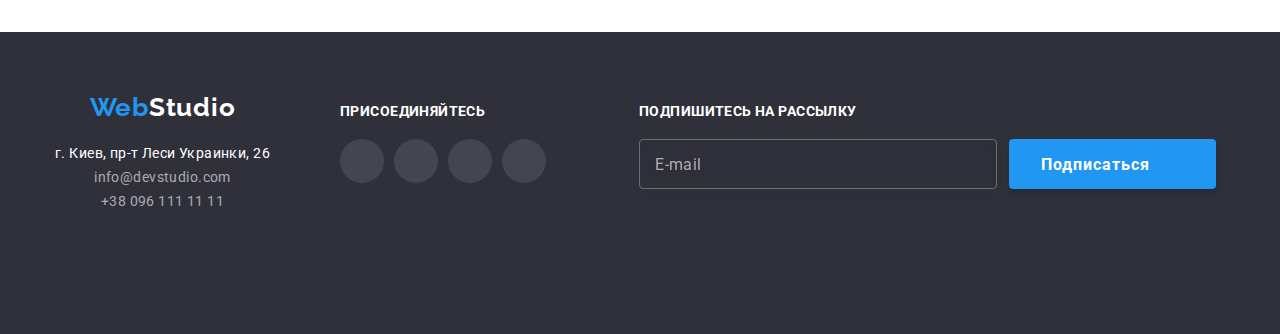
==== commit a2c70ccb: "fix" ====
--- a/portfolio.html
+++ b/portfolio.html
@@ -124,11 +124,20 @@
               <a class="projects__link" href="#">
                 <div class="projects-card-thumb">
                   <img
-                    srcset="./images/technocryk.jpg 1x, ./images/technocryk@2x.jpg 2x"
-                    src="./images/technocryk.jpg"
+                    class="team-list__img"
+                    srcset="
+                      ./images/technocryk-mobile.jpg     450w,
+                      ./images/technocryk-mobile@2x.jpg  900w,
+                      ./images/technocryk-tablet.jpg     354w,
+                      ./images/technocryk-tablet@2x.jpg  708w,
+                      ./images/technocryk-desktop.jpg    370w,
+                      ./images/technocryk-desktop@2x.jpg 740w
+                    "
+                    sizes="(min-width: 1200px) 370px, (min-width: 768px) 354px, (max-width: 480px) 450px, 100%"
+                    src="./images/technocryk-mobile.jpg"
                     alt="Технокряк"
-                    width="450"
-                  />
+                  />
+
                   <div class="projects-overlay">
                     <p class="projects-overlay__text">
                       Технокряк это современная площадка распространения коронавируса. Компании
@@ -149,11 +158,20 @@
               <a class="projects__link" href="#">
                 <div class="projects-card-thumb">
                   <img
-                    srcset="./images/poster.jpg 1x, ./images/poster@2x.jpg 2x"
-                    src="./images/poster.jpg"
+                    class="team-list__img"
+                    srcset="
+                      ./images/poster-mobile.jpg     450w,
+                      ./images/poster-mobile@2x.jpg  900w,
+                      ./images/poster-tablet.jpg     354w,
+                      ./images/poster-tablet@2x.jpg  708w,
+                      ./images/poster-desktop.jpg    370w,
+                      ./images/poster-desktop@2x.jpg 740w
+                    "
+                    sizes="(min-width: 1200px) 370px, (min-width: 768px) 354px, (max-width: 480px) 450px, 100%"
+                    src="./images/poster-mobile.jpg"
                     alt="Постер New Orlean vs Golden Star"
-                    width="450"
-                  />
+                  />
+
                   <div class="projects-overlay">
                     <p class="projects-overlay__text">
                       Технокряк это современная площадка распространения коронавируса. Компании
@@ -174,11 +192,20 @@
               <a class="projects__link" href="#">
                 <div class="projects-card-thumb">
                   <img
-                    srcset="./images/seafood.jpg 1x, ./images/seafood@2x.jpg 2x"
-                    src="./images/seafood.jpg"
+                    class="team-list__img"
+                    srcset="
+                      ./images/seafood-mobile.jpg     450w,
+                      ./images/seafood-mobile@2x.jpg  900w,
+                      ./images/seafood-tablet.jpg     354w,
+                      ./images/seafood-tablet@2x.jpg  708w,
+                      ./images/seafood-desktop.jpg    370w,
+                      ./images/seafood-desktop@2x.jpg 740w
+                    "
+                    sizes="(min-width: 1200px) 370px, (min-width: 768px) 354px, (max-width: 480px) 450px, 100%"
+                    src="./images/seafood-mobile.jpg"
                     alt="Ресторан Seafood"
-                    width="450"
-                  />
+                  />
+
                   <div class="projects-overlay">
                     <p class="projects-overlay__text">
                       Технокряк это современная площадка распространения коронавируса. Компании
@@ -199,11 +226,20 @@
               <a class="projects__link" href="#">
                 <div class="projects-card-thumb">
                   <img
-                    srcset="./images/prime.jpg 1x, ./images/prime@2x.jpg 2x"
-                    src="./images/prime.jpg"
+                    class="team-list__img"
+                    srcset="
+                      ./images/prime-mobile.jpg     450w,
+                      ./images/prime-mobile@2x.jpg  900w,
+                      ./images/prime-tablet.jpg     354w,
+                      ./images/prime-tablet@2x.jpg  708w,
+                      ./images/prime-desktop.jpg    370w,
+                      ./images/prime-desktop@2x.jpg 740w
+                    "
+                    sizes="(min-width: 1200px) 370px, (min-width: 768px) 354px, (max-width: 480px) 450px, 100%"
+                    src="./images/prime-mobile.jpg"
                     alt="Проект Prime"
-                    width="450"
-                  />
+                  />
+
                   <div class="projects-overlay">
                     <p class="projects-overlay__text">
                       Технокряк это современная площадка распространения коронавируса. Компании
@@ -224,11 +260,20 @@
               <a class="projects__link" href="#">
                 <div class="projects-card-thumb">
                   <img
-                    srcset="./images/boxes.jpg 1x, ./images/boxes@2x.jpg 2x"
-                    src="./images/boxes.jpg"
+                    class="team-list__img"
+                    srcset="
+                      ./images/boxes-mobile.jpg     450w,
+                      ./images/boxes-mobile@2x.jpg  900w,
+                      ./images/boxes-tablet.jpg     354w,
+                      ./images/boxes-tablet@2x.jpg  708w,
+                      ./images/boxes-desktop.jpg    370w,
+                      ./images/boxes-desktop@2x.jpg 740w
+                    "
+                    sizes="(min-width: 1200px) 370px, (min-width: 768px) 354px, (max-width: 480px) 450px, 100%"
+                    src="./images/boxes-mobile.jpg"
                     alt="Проект Boxes"
-                    width="450"
-                  />
+                  />
+
                   <div class="projects-overlay">
                     <p class="projects-overlay__text">
                       Технокряк это современная площадка распространения коронавируса. Компании
@@ -249,11 +294,20 @@
               <a class="projects__link" href="#">
                 <div class="projects-card-thumb">
                   <img
-                    srcset="./images/inspiration.jpg 1x, ./images/inspiration@2x.jpg 2x"
-                    src="./images/inspiration.jpg"
+                    class="team-list__img"
+                    srcset="
+                      ./images/inspiration-mobile.jpg     450w,
+                      ./images/inspiration-mobile@2x.jpg  900w,
+                      ./images/inspiration-tablet.jpg     354w,
+                      ./images/inspiration-tablet@2x.jpg  708w,
+                      ./images/inspiration-desktop.jpg    370w,
+                      ./images/inspiration-desktop@2x.jpg 740w
+                    "
+                    sizes="(min-width: 1200px) 370px, (min-width: 768px) 354px, (max-width: 480px) 450px, 100%"
+                    src="./images/inspiration-mobile.jpg"
                     alt="Inspiration has no Borders"
-                    width="450"
-                  />
+                  />
+
                   <div class="projects-overlay">
                     <p class="projects-overlay__text">
                       Технокряк это современная площадка распространения коронавируса. Компании
@@ -274,11 +328,20 @@
               <a class="projects__link" href="#">
                 <div class="projects-card-thumb">
                   <img
-                    srcset="./images/limited_edition.jpg 1x, ./images/limited_edition@2x.jpg 2x"
-                    src="./images/limited_edition.jpg"
+                    class="team-list__img"
+                    srcset="
+                      ./images/limited_edition-mobile.jpg     450w,
+                      ./images/limited_edition-mobile@2x.jpg  900w,
+                      ./images/limited_edition-tablet.jpg     354w,
+                      ./images/limited_edition-tablet@2x.jpg  708w,
+                      ./images/limited_edition-desktop.jpg    370w,
+                      ./images/limited_edition-desktop@2x.jpg 740w
+                    "
+                    sizes="(min-width: 1200px) 370px, (min-width: 768px) 354px, (max-width: 480px) 450px, 100%"
+                    src="./images/limited_edition-mobile.jpg"
                     alt="Издание Limited Edition"
-                    width="450"
-                  />
+                  />
+
                   <div class="projects-overlay">
                     <p class="projects-overlay__text">
                       Технокряк это современная площадка распространения коронавируса. Компании
@@ -299,11 +362,20 @@
               <a class="projects__link" href="#">
                 <div class="projects-card-thumb">
                   <img
-                    srcset="./images/lab.jpg 1x, ./images/lab@2x.jpg 2x"
-                    src="./images/lab.jpg"
+                    class="team-list__img"
+                    srcset="
+                      ./images/lab-mobile.jpg     450w,
+                      ./images/lab-mobile@2x.jpg  900w,
+                      ./images/lab-tablet.jpg     354w,
+                      ./images/lab-tablet@2x.jpg  708w,
+                      ./images/lab-desktop.jpg    370w,
+                      ./images/lab-desktop@2x.jpg 740w
+                    "
+                    sizes="(min-width: 1200px) 370px, (min-width: 768px) 354px, (max-width: 480px) 450px, 100%"
+                    src="./images/lab-mobile.jpg"
                     alt="Проект LAB"
-                    width="450"
-                  />
+                  />
+
                   <div class="projects-overlay">
                     <p class="projects-overlay__text">
                       Технокряк это современная площадка распространения коронавируса. Компании
@@ -324,11 +396,20 @@
               <a class="projects__link" href="#">
                 <div class="projects-card-thumb">
                   <img
-                    srcset="./images/growing_business.jpg 1x, ./images/growing_business@2x.jpg 2x"
-                    src="./images/growing_business.jpg"
+                    class="team-list__img"
+                    srcset="
+                      ./images/growing_business-mobile.jpg     450w,
+                      ./images/growing_business-mobile@2x.jpg  900w,
+                      ./images/growing_business-tablet.jpg     354w,
+                      ./images/growing_business-tablet@2x.jpg  708w,
+                      ./images/growing_business-desktop.jpg    370w,
+                      ./images/growing_business-desktop@2x.jpg 740w
+                    "
+                    sizes="(min-width: 1200px) 370px, (min-width: 768px) 354px, (max-width: 480px) 450px, 100%"
+                    src="./images/growing_business-mobile.jpg"
                     alt="Growing Business"
-                    width="450"
-                  />
+                  />
+
                   <div class="projects-overlay">
                     <p class="projects-overlay__text">
                       Технокряк это современная площадка распространения коронавируса. Компании
--- a/css/main.min.css
+++ b/css/main.min.css
@@ -1,2 +1,2 @@
-.body{min-width:480px;font-family:Roboto,sans-serif;background-color:#fff;color:#757575}img{display:block;max-width:100%;height:auto}ul{list-style:none;padding:0;margin:0}.visually-hidden{position:absolute;width:1px;height:1px;margin:-1px;border:0;padding:0;white-space:nowrap;-webkit-clip-path:inset(100%);clip-path:inset(100%);clip:rect(0 0 0 0);overflow:hidden}.is-hidden{visibility:hidden;opacity:0;pointer-events:none}.container{max-width:1200px;min-width:480px;padding:0 15px;margin:0 auto}@media screen and (min-width: 480px){.container{width:480px}}@media screen and (min-width: 768px){.container{width:768px}}@media screen and (min-width: 1200px){.container{width:1200px}}.section{min-width:480px;padding:60px 0}.section--bgc{background-color:#f5f4fa}@media screen and (min-width: 1200px){.section{padding:94px 0}.section--padding-top{padding-top:0}.section--bgc{background-color:#f5f4fa}}.section__title{margin-top:0;margin-bottom:50px;font-weight:700;font-size:28px;line-height:1.178;text-align:center;letter-spacing:0.03em;color:#212121}@media screen and (min-width: 1200px){.section__title{font-size:36px;line-height:1.16}}.logo,.page-header__logo,.footer__logo{display:inline-block;text-decoration:none;font-family:Raleway,sans-serif;font-style:normal;font-weight:700;font-size:26px;line-height:1.19;letter-spacing:0.03em;color:#2196f3}.site-nav{position:relative}.site-nav__item:not(:last-child){margin-right:50px}@media screen and (min-width: 768px){.site-nav{display:-webkit-box;display:-ms-flexbox;display:flex;-webkit-box-align:center;-ms-flex-align:center;align-items:center;position:relative;margin-right:84px}}@media screen and (min-width: 1200px){.site-nav{margin-right:305px}}.site-nav__link{position:relative;font-weight:500;font-size:40px;line-height:1.175;letter-spacing:0.02em;color:#212121;text-decoration:none;-webkit-transition:250ms cubic-bezier(0.4, 0, 0.2, 1);transition:250ms cubic-bezier(0.4, 0, 0.2, 1);-webkit-transition-property:color;transition-property:color}.site-nav__link:hover,.site-nav__link:focus{color:#2196f3}.site-nav__link--current{color:#2196f3}@media screen and (min-width: 768px){.site-nav__link--current::after{content:'';position:absolute;bottom:-28px;left:0;display:block;width:100%;height:4px;background:#2196f3;border-radius:2px}}@media screen and (min-width: 1200px){.site-nav__link--current::after{bottom:-32px}}@media screen and (min-width: 768px){.site-nav__link{font-size:14px;line-height:1.14;letter-spacing:0.02em}}@media screen and (max-width: 767px){.site-nav__item:not(:last-child){margin-bottom:32px}}@media screen and (max-width: 767px){.site-nav__item:last-child{margin-bottom:302px}}.main-button,.modal__btn,.hero-button,.subscrb-btn{display:inline-block;min-width:200px;padding:10px 32px;margin-bottom:0;font-weight:700;font-size:16px;line-height:1.87;letter-spacing:0.06em;background-color:#2196f3;color:#fff;cursor:pointer;border:none;-webkit-box-shadow:0px 4px 4px rgba(0,0,0,0.15);box-shadow:0px 4px 4px rgba(0,0,0,0.15);border-radius:4px;-webkit-transition:250ms cubic-bezier(0.4, 0, 0.2, 1);transition:250ms cubic-bezier(0.4, 0, 0.2, 1);-webkit-transition-property:background-color;transition-property:background-color}.main-button:hover,.modal__btn:hover,.hero-button:hover,.subscrb-btn:hover,.main-button:focus,.modal__btn:focus,.hero-button:focus,.subscrb-btn:focus{background-color:#188ce8}.social{display:-webkit-box;display:-ms-flexbox;display:flex;-webkit-box-pack:center;-ms-flex-pack:center;justify-content:center}.social--margin-top{margin-top:16px}.social__item--margin-right:not(:last-child){margin-right:10px}.social__link{display:-webkit-box;display:-ms-flexbox;display:flex;-ms-flex-wrap:wrap;flex-wrap:wrap;-webkit-box-pack:center;-ms-flex-pack:center;justify-content:center;-webkit-box-align:center;-ms-flex-align:center;align-items:center;width:44px;height:44px;background-color:#fff;border-radius:50%;-webkit-transition:250ms cubic-bezier(0.4, 0, 0.2, 1);transition:250ms cubic-bezier(0.4, 0, 0.2, 1);-webkit-transition-property:fill,background-color;transition-property:fill,background-color}.social__link:hover,.social__link:focus{fill:#fff;background-color:#2196f3}.social__link--bgc{background-color:rgba(255,255,255,0.1)}.social__icon{width:20px;height:20px;fill:#afb1b8;-webkit-transition:250ms cubic-bezier(0.4, 0, 0.2, 1);transition:250ms cubic-bezier(0.4, 0, 0.2, 1);-webkit-transition-property:fill;transition-property:fill}.social__link:hover .social__icon,.social__link:focus .social__icon{fill:#fff}.social__icon--big{width:44px;height:44px;padding:12px;fill:#fff;-webkit-transition:250ms cubic-bezier(0.4, 0, 0.2, 1);transition:250ms cubic-bezier(0.4, 0, 0.2, 1);-webkit-transition-property:fill;transition-property:fill}.social__icon--big:hover,.social__icon--big:focus{fill:#fff}.backdrop{position:fixed;top:0;left:0;z-index:2;width:100%;height:100%;background:rgba(0,0,0,0.2);opacity:1;-webkit-transition:250ms cubic-bezier(0.4, 0, 0.2, 1);transition:250ms cubic-bezier(0.4, 0, 0.2, 1);-webkit-transition-property:opacity;transition-property:opacity;overflow-y:scroll}.modal{position:absolute;top:50%;left:50%;-webkit-transform:translate(-50%, -50%);transform:translate(-50%, -50%);width:450px;padding:40px;background-color:#fff;-webkit-box-shadow:0px 1px 3px rgba(0,0,0,0.12),0px 1px 1px rgba(0,0,0,0.14),0px 2px 1px rgba(0,0,0,0.2);box-shadow:0px 1px 3px rgba(0,0,0,0.12),0px 1px 1px rgba(0,0,0,0.14),0px 2px 1px rgba(0,0,0,0.2);border-radius:4px;-webkit-transition:250ms cubic-bezier(0.4, 0, 0.2, 1);transition:250ms cubic-bezier(0.4, 0, 0.2, 1);-webkit-transition-property:translate,background-color,-webkit-box-shadow;transition-property:translate,background-color,-webkit-box-shadow;transition-property:translate,background-color,box-shadow;transition-property:translate,background-color,box-shadow,-webkit-box-shadow}@media screen and (min-width: 1200px){.modal{width:528px;min-height:581px}}.modal__title{margin:0;margin-bottom:12px;font-weight:700;font-size:20px;line-height:23px;text-align:center;letter-spacing:0.03em;color:#212121}.btn-close{position:absolute;top:8px;right:8px;display:-webkit-box;display:-ms-flexbox;display:flex;-webkit-box-pack:center;-ms-flex-pack:center;justify-content:center;-webkit-box-align:center;-ms-flex-align:center;align-items:center;width:30px;height:30px;padding:0px;background-color:#fff;border:1px solid rgba(0,0,0,0.1);border-radius:50%;cursor:pointer;-webkit-transition:250ms cubic-bezier(0.4, 0, 0.2, 1);transition:250ms cubic-bezier(0.4, 0, 0.2, 1);-webkit-transition-property:fill;transition-property:fill}.btn-close:hover,.btn-close:focus{fill:#2196f3}.form{display:block}@media screen and (min-width: 1200px){.form{display:-webkit-box;display:-ms-flexbox;display:flex;-webkit-box-orient:vertical;-webkit-box-direction:normal;-ms-flex-direction:column;flex-direction:column;-webkit-box-pack:center;-ms-flex-pack:center;justify-content:center;-webkit-box-align:center;-ms-flex-align:center;align-items:center}}.field{position:relative;display:inline-block;font-weight:400;font-size:12px;line-height:1.16;letter-spacing:0.01em;color:#757575}.field__input{width:370px;height:40px;margin-top:4px;padding-left:42px;border:1px solid rgba(33,33,33,0.2);-webkit-box-sizing:border-box;box-sizing:border-box;border-radius:4px;-webkit-transition:250ms cubic-bezier(0.4, 0, 0.2, 1);transition:250ms cubic-bezier(0.4, 0, 0.2, 1);-webkit-transition-property:border-color;transition-property:border-color}@media screen and (min-width: 1200px){.field__input{width:448px}}.field__icon{position:absolute;bottom:11px;left:12px;-webkit-transition:250ms cubic-bezier(0.4, 0, 0.2, 1);transition:250ms cubic-bezier(0.4, 0, 0.2, 1);-webkit-transition-property:fill;transition-property:fill}.field__input:focus,.field__input:focus ~ .field__icon,.field__textarea:focus{border-color:#2196f3;fill:#2196f3;outline:none;cursor:pointer}.form__field:not(:first-child){margin-top:10px}.field__textarea{display:block;resize:none;width:370px;height:120px;margin-top:4px;padding:12px 16px;border:1px solid rgba(33,33,33,0.2);-webkit-box-sizing:border-box;box-sizing:border-box;border-radius:4px;-webkit-transition:250ms cubic-bezier(0.4, 0, 0.2, 1);transition:250ms cubic-bezier(0.4, 0, 0.2, 1);-webkit-transition-property:border-color;transition-property:border-color}@media screen and (min-width: 1200px){.field__textarea{width:448px}}.field__textarea::-webkit-input-placeholder{font-weight:400;font-size:12px;line-height:1.16;letter-spacing:0.01em;color:rgba(117,117,117,0.5)}.field__textarea:-ms-input-placeholder{font-weight:400;font-size:12px;line-height:1.16;letter-spacing:0.01em;color:rgba(117,117,117,0.5)}.field__textarea::-ms-input-placeholder{font-weight:400;font-size:12px;line-height:1.16;letter-spacing:0.01em;color:rgba(117,117,117,0.5)}.field__textarea::placeholder{font-weight:400;font-size:12px;line-height:1.16;letter-spacing:0.01em;color:rgba(117,117,117,0.5)}.checkbox{display:-webkit-box;display:-ms-flexbox;display:flex;-webkit-box-align:center;-ms-flex-align:center;align-items:center;font-weight:400;font-size:12px;line-height:1.16;letter-spacing:0.03em;color:#757575}@media screen and (min-width: 1200px){.checkbox{font-size:14px}}.checkbox__link{position:relative;text-decoration:none;color:#2196f3}.checkbox__link::after{position:absolute;bottom:1px;left:0;content:'';width:100%;height:1px;background-color:#2196f3}.checkbox__icon{display:inline-block;margin-right:8px;width:16px;height:15px;border:2px solid #212121;border-radius:2px;-webkit-transition:250ms cubic-bezier(0.4, 0, 0.2, 1);transition:250ms cubic-bezier(0.4, 0, 0.2, 1);-webkit-transition-property:border-color,background-color,background-image;transition-property:border-color,background-color,background-image}.checkbox__input:checked+.checkbox__icon{border-color:#2196f3;background-color:#2196f3;background-image:url(../images/icon-check.svg);background-position:center;background-repeat:no-repeat;background-size:contain;background-origin:padding-box}.form__checkbox{margin-top:20px}.modal__btn{display:block;margin-top:31px;margin-right:auto;margin-left:auto}.page-header{position:relative;padding:16px 0;border-bottom:1px solid #ececec}@media screen and (min-width: 1200px){.page-header{padding-top:24px;padding-bottom:25px}}@media screen and (min-width: 768px){.page-header__container{display:-webkit-box;display:-ms-flexbox;display:flex;-webkit-box-pack:justify;-ms-flex-pack:justify;justify-content:space-between;-webkit-box-align:center;-ms-flex-align:center;align-items:center}}.header__nav{position:relative}.page-header__logo{display:inline-block}.page-header__logo .logo__studio{color:#212121}.menu__button{position:absolute;right:10px;z-index:2;display:-webkit-inline-box;display:-ms-inline-flexbox;display:inline-flex;margin:0;padding:0;border:none;background-color:transparent;-webkit-transition:250ms cubic-bezier(0.4, 0, 0.2, 1);transition:250ms cubic-bezier(0.4, 0, 0.2, 1);-webkit-transition-property:fill;transition-property:fill}.menu__button:hover{fill:#2196f3}@media screen and (min-width: 768px){.menu__button{display:none}}.menu__button.is-open .main__icon-close{display:none}.menu__icon-open{display:none}.menu__button.is-open .menu__icon-open{display:block}.nav-container{background-color:#fff}.nav-container.is-open{display:block}@media screen and (max-width: 767px){.nav-container{display:none;position:absolute;top:0;left:0;z-index:1;width:100%;padding:48px 40px}}@media screen and (min-width: 768px){.nav-container{display:-webkit-box;display:-ms-flexbox;display:flex}}@media screen and (min-width: 768px) and (max-width: 1199px){.nav-contacts{display:-webkit-box;display:-ms-flexbox;display:flex;-webkit-box-orient:vertical;-webkit-box-direction:reverse;-ms-flex-direction:column-reverse;flex-direction:column-reverse;-webkit-box-align:start;-ms-flex-align:start;align-items:flex-start}}@media screen and (min-width: 1200px){.nav-contacts{display:-webkit-box;display:-ms-flexbox;display:flex;-webkit-box-align:center;-ms-flex-align:center;align-items:center}}@media screen and (min-width: 1200px){.nav-contacts__item+.nav-contacts__item{margin-left:30px}}@media screen and (min-width: 768px){.nav-contacts__item{display:-webkit-box;display:-ms-flexbox;display:flex;-webkit-box-align:center;-ms-flex-align:center;align-items:center}}@media screen and (min-width: 768px) and (max-width: 1199px){.nav-contacts__item:not(:last-child){margin-top:10px}}.nav-contacts__icon{display:none}@media screen and (min-width: 768px){.nav-contacts__icon{display:block;margin-right:8px;fill:currentColor}}.nav-contacts__link{text-decoration:none;font-weight:500;font-size:24px;line-height:1.16;letter-spacing:0.02em;color:#757575;-webkit-transition:250ms cubic-bezier(0.4, 0, 0.2, 1);transition:250ms cubic-bezier(0.4, 0, 0.2, 1);-webkit-transition-property:color,fill;transition-property:color,fill}.nav-contacts__link:hover,.nav-contacts__link:focus{color:#2196f3}.nav-contacts__link--tel{display:block;color:#2196f3;font-size:34px;line-height:1.25;margin-bottom:32px}@media screen and (min-width: 768px){.nav-contacts__link--tel{margin:0px}}.nav-contacts__link--mail{display:block;margin-bottom:64px}@media screen and (min-width: 768px){.nav-contacts__link--mail{margin:0px}}@media screen and (min-width: 768px){.nav-contacts__link{display:-webkit-box;display:-ms-flexbox;display:flex;-webkit-box-align:center;-ms-flex-align:center;align-items:center;line-height:1.14;font-size:12px;line-height:1.16;color:#757575}}@media screen and (min-width: 1200px){.nav-contacts__link{font-size:14px;line-height:1.14}}@media screen and (min-width: 768px){.nav-social{display:none}}.nav-social__item{display:inline}.nav-social__item:not(:last-child)::after{content:'';border-right:1px solid rgba(33,33,33,0.2);margin-left:10px;margin-right:10px}.nav-social__link{text-decoration:none;font-weight:500;font-size:18px;line-height:1.22;letter-spacing:0.02em;color:#2196f3}.hero{text-align:center;max-width:480px;margin:0 auto;padding:118px 0;background-image:-webkit-gradient(linear, left top, right top, from(rgba(47,48,58,0.4)), to(rgba(47,48,58,0.4))),url(/images/mobile-bg.jpg);background-image:linear-gradient(to right, rgba(47,48,58,0.4), rgba(47,48,58,0.4)),url(/images/mobile-bg.jpg);color:#fff;background-repeat:no-repeat;background-position:center;background-size:cover}@media (min-device-pixel-ratio: 2), (-webkit-min-device-pixel-ratio: 2), (min-resolution: 192dpi), (min-resolution: 2dppx){.hero{background-image:-webkit-gradient(linear, left top, right top, from(rgba(47,48,58,0.4)), to(rgba(47,48,58,0.4))),url(/images/mobile-bg@2x.jpg);background-image:linear-gradient(to right, rgba(47,48,58,0.4), rgba(47,48,58,0.4)),url(/images/mobile-bg@2x.jpg)}}@media screen and (min-width: 768px){.hero{max-width:768px;background-image:-webkit-gradient(linear, left top, right top, from(rgba(47,48,58,0.4)), to(rgba(47,48,58,0.4))),url(/images/tablet-bg.jpg);background-image:linear-gradient(to right, rgba(47,48,58,0.4), rgba(47,48,58,0.4)),url(/images/tablet-bg.jpg)}}@media screen and (min-width: 768px) and (min-device-pixel-ratio: 2), screen and (min-width: 768px) and (-webkit-min-device-pixel-ratio: 2), screen and (min-width: 768px) and (min-resolution: 192dpi), screen and (min-width: 768px) and (min-resolution: 2dppx){.hero{background-image:-webkit-gradient(linear, left top, right top, from(rgba(47,48,58,0.4)), to(rgba(47,48,58,0.4))),url(/images/tablet-bg@2x.jpg);background-image:linear-gradient(to right, rgba(47,48,58,0.4), rgba(47,48,58,0.4)),url(/images/tablet-bg@2x.jpg)}}@media screen and (min-width: 1200px){.hero{padding:200px 0;max-width:1600px;background-image:-webkit-gradient(linear, left top, right top, from(rgba(47,48,58,0.4)), to(rgba(47,48,58,0.4))),url(/images/web-bg.jpg);background-image:linear-gradient(to right, rgba(47,48,58,0.4), rgba(47,48,58,0.4)),url(/images/web-bg.jpg)}}@media screen and (min-width: 1200px) and (min-device-pixel-ratio: 2), screen and (min-width: 1200px) and (-webkit-min-device-pixel-ratio: 2), screen and (min-width: 1200px) and (min-resolution: 192dpi), screen and (min-width: 1200px) and (min-resolution: 2dppx){.hero{background-image:-webkit-gradient(linear, left top, right top, from(rgba(47,48,58,0.4)), to(rgba(47,48,58,0.4))),url(/images/web-bg@2x.jpg);background-image:linear-gradient(to right, rgba(47,48,58,0.4), rgba(47,48,58,0.4)),url(/images/web-bg@2x.jpg)}}.hero__title{font-weight:900;font-size:26px;line-height:1.615;letter-spacing:0.06em;text-transform:uppercase;margin-top:0;margin-bottom:30px;padding:0}@media screen and (min-width: 1200px){.hero__title{font-size:44px;line-height:1.36}}@media screen and (max-width: 1199px){.pecularities-list__item:not(:last-child){margin-bottom:30px}}@media screen and (min-width: 768px){.pecularities-list{display:-webkit-box;display:-ms-flexbox;display:flex;-ms-flex-wrap:wrap;flex-wrap:wrap}}@media screen and (min-width: 1200px){.pecularities-list{-ms-flex-wrap:nowrap;flex-wrap:nowrap}}@media screen and (min-width: 768px) and (max-width: 1199px){.pecularities-list__item{-ms-flex-preferred-size:calc((100% - 2 * 30px) / 2);flex-basis:calc((100% - 2 * 30px) / 2)}.pecularities-list__item:not(:nth-child(2n)){margin-right:30px}}@media screen and (min-width: 1200px){.pecularities-list__item{-ms-flex-preferred-size:calc((100% - 3 * 30px) / 4);flex-basis:calc((100% - 3 * 30px) / 4)}.pecularities-list__item:not(:last-child){margin-right:30px}}.pecularities-list__title{margin-top:0;margin-bottom:10px;text-align:center;font-weight:700;font-size:14px;line-height:1.14;letter-spacing:0.03em;text-transform:uppercase;color:#212121}@media screen and (min-width: 768px){.pecularities-list__title{text-align:start}}.pecularities-list__text{margin:0;font-weight:400;font-size:14px;line-height:1.71;letter-spacing:0.03em;color:#757575}.pecularities-list__icon{width:70px;height:70px}.pecularities-list__icon-bg{display:-webkit-box;display:-ms-flexbox;display:flex;-webkit-box-pack:center;-ms-flex-pack:center;justify-content:center;-webkit-box-align:center;-ms-flex-align:center;align-items:center;width:450px;height:120px;background-color:#f5f4fa;border-radius:4px;margin-bottom:30px}@media screen and (min-width: 768px){.pecularities-list__icon-bg{width:354px}}@media screen and (min-width: 1200px){.pecularities-list__icon-bg{width:270px}}.about{display:none}@media screen and (min-width: 1199px){.about{display:block}}.about-list{display:-webkit-box;display:-ms-flexbox;display:flex;position:relative}.about-list__item{position:relative;-ms-flex-preferred-size:calc((100% - 2 * 30px) / 3);flex-basis:calc((100% - 2 * 30px) / 3)}.about-list__item:not(:last-child){margin-right:30px}.about-list__text{position:absolute;bottom:0;left:0;display:-webkit-box;display:-ms-flexbox;display:flex;-webkit-box-pack:center;-ms-flex-pack:center;justify-content:center;-webkit-box-align:center;-ms-flex-align:center;align-items:center;width:100%;height:70px;font-weight:700;font-size:14px;line-height:1.14;text-align:center;letter-spacing:0.03em;text-transform:uppercase;color:#fff;background:rgba(47,48,58,0.8);margin:0}@media screen and (min-width: 768px){.team-list{display:-webkit-box;display:-ms-flexbox;display:flex;-ms-flex-wrap:wrap;flex-wrap:wrap}}@media screen and (min-width: 1200px){.team-list{-ms-flex-wrap:nowrap;flex-wrap:nowrap}}.team-list__item{background:#fff;-webkit-box-shadow:0px 1px 3px rgba(0,0,0,0.12),0px 1px 1px rgba(0,0,0,0.14),0px 2px 1px rgba(0,0,0,0.2);box-shadow:0px 1px 3px rgba(0,0,0,0.12),0px 1px 1px rgba(0,0,0,0.14),0px 2px 1px rgba(0,0,0,0.2);border-radius:0px 0px 4px 4px}@media screen and (max-width: 767px){.team-list__item:not(:last-child){margin-bottom:30px}}@media screen and (min-width: 768px) and (max-width: 1199px){.team-list__item{width:354px}.team-list__item:not(:nth-last-child(-n+2)){margin-bottom:30px}.team-list__item:not(:nth-child(2n)){margin-right:30px}}@media screen and (min-width: 1200px){.team-list__item{-ms-flex-preferred-size:calc((100% - 3 * 30px) / 4);flex-basis:calc((100% - 3 * 30px) / 4)}.team-list__item:not(:last-child){margin-right:30px}}.team-content{text-align:center;padding-top:30px;padding-bottom:24px}@media screen and (min-width: 1200px){.team-content{padding:30px 32px}}.team-content__title{margin:0;font-weight:500;font-size:16px;line-height:1.18;letter-spacing:0.03em;color:#212121}.team-content__text{margin-top:10px;margin-bottom:0;font-weight:400;font-size:16px;line-height:1.18;letter-spacing:0.03em;color:#757575}@media screen and (min-width: 1200px){.team-content__text{font-size:14px;line-height:1.71}}.clients{display:-webkit-box;display:-ms-flexbox;display:flex;-ms-flex-wrap:wrap;flex-wrap:wrap;-webkit-box-pack:justify;-ms-flex-pack:justify;justify-content:space-between}@media screen and (min-width: 1200px){.clients{-ms-flex-wrap:nowrap;flex-wrap:nowrap}}@media screen and (max-width: 767px){.clients__item:not(:nth-last-child(-n+2)){margin-bottom:30px}}@media screen and (min-width: 768px) and (max-width: 1199px){.clients__item:not(:nth-last-child(-n+3)){margin-bottom:30px}}.clients__link{display:-webkit-box;display:-ms-flexbox;display:flex;-webkit-box-pack:center;-ms-flex-pack:center;justify-content:center;-webkit-box-align:center;-ms-flex-align:center;align-items:center;width:210px;height:92px;border:1px solid #afb1b8;border-radius:4px;-webkit-transition:250ms cubic-bezier(0.4, 0, 0.2, 1);transition:250ms cubic-bezier(0.4, 0, 0.2, 1);-webkit-transition-property:fill,border-color;transition-property:fill,border-color}.clients__link:hover,.clients__link:focus{fill:#2196f3;border-color:#2196f3}@media screen and (min-width: 1200px){.clients__link{width:170px;height:90px}}.clients__icon{fill:#afb1b8;-webkit-transition:250ms cubic-bezier(0.4, 0, 0.2, 1);transition:250ms cubic-bezier(0.4, 0, 0.2, 1);-webkit-transition-property:fill;transition-property:fill}.clients__link:hover .clients__icon,.clients__link:focus .clients__icon{fill:#2196f3}.filters{display:-webkit-box;display:-ms-flexbox;display:flex}.filters__item:not(:last-child){margin-right:8px}.filters--margin-bottom{margin-bottom:50px}@media screen and (max-width: 767px){.filters{-ms-flex-wrap:wrap;flex-wrap:wrap;-webkit-box-pack:start;-ms-flex-pack:start;justify-content:start}.filters__item:not(:nth-child(-n+3)){margin-top:15px}}@media screen and (min-width: 768px){.filters{-webkit-box-pack:center;-ms-flex-pack:center;justify-content:center}}.filters__button{font-weight:500;font-size:16px;line-height:1.62;text-align:center;letter-spacing:0.03em;background-color:#f5f4fa;color:#212121;border:none;border-radius:4px;padding:6px 22px;-webkit-transition:250ms cubic-bezier(0.4, 0, 0.2, 1);transition:250ms cubic-bezier(0.4, 0, 0.2, 1);-webkit-transition-property:background-color,color,-webkit-box-shadow;transition-property:background-color,color,-webkit-box-shadow;transition-property:background-color,color,box-shadow;transition-property:background-color,color,box-shadow,-webkit-box-shadow}.filters__button:hover,.filters__button:focus{background-color:#2196f3;color:#fff;cursor:pointer;-webkit-box-shadow:0px 3px 1px rgba(0,0,0,0.1),0px 1px 2px rgba(0,0,0,0.08),0px 2px 2px rgba(0,0,0,0.12);box-shadow:0px 3px 1px rgba(0,0,0,0.1),0px 1px 2px rgba(0,0,0,0.08),0px 2px 2px rgba(0,0,0,0.12)}@media screen and (min-width: 768px){.projects{display:-webkit-box;display:-ms-flexbox;display:flex;-ms-flex-wrap:wrap;flex-wrap:wrap;margin-right:calc(-1 * 30px);margin-bottom:calc(-1 * 30px)}}.projects__item--margin:not(:last-child){margin-bottom:30px}@media screen and (min-width: 768px){.projects__item{width:354px;-ms-flex-preferred-size:calc((100% - 2 * 30px) / 2);flex-basis:calc((100% - 2 * 30px) / 2)}.projects__item--margin{margin-right:30px}}@media screen and (min-width: 1200px){.projects__item{-ms-flex-preferred-size:calc((100% - 3 * 30px) / 3);flex-basis:calc((100% - 3 * 30px) / 3)}.projects__item--margin{margin-bottom:30px}}.projects__link{display:-webkit-box;display:-ms-flexbox;display:flex;-webkit-box-orient:vertical;-webkit-box-direction:normal;-ms-flex-direction:column;flex-direction:column;height:100%;text-decoration:none;margin:0;padding:0;-webkit-transition:250ms cubic-bezier(0.4, 0, 0.2, 1);transition:250ms cubic-bezier(0.4, 0, 0.2, 1);-webkit-transition-property:-webkit-box-shadow;transition-property:-webkit-box-shadow;transition-property:box-shadow;transition-property:box-shadow, -webkit-box-shadow}.projects__link:hover{-webkit-box-shadow:0px 1px 1px rgba(0,0,0,0.12),0px 4px 4px rgba(0,0,0,0.06),1px 4px 6px rgba(0,0,0,0.16);box-shadow:0px 1px 1px rgba(0,0,0,0.12),0px 4px 4px rgba(0,0,0,0.06),1px 4px 6px rgba(0,0,0,0.16)}.projects-content{-webkit-box-flex:1;-ms-flex-positive:1;flex-grow:1;padding:20px 24px;border-right:1px solid #eeeeee;border-bottom:1px solid #eeeeee;border-left:1px solid #eeeeee}.projects-content__title{margin:0;padding:0;font-weight:700;font-size:18px;line-height:2;letter-spacing:0.06em;color:#212121}.projects-content__text{margin-top:4px;margin-bottom:0;font-weight:400;font-size:16px;line-height:1.87;letter-spacing:0.03em;color:#757575}.projects-card-thumb{position:relative;overflow:hidden}.projects-overlay{position:absolute;top:0;left:0;width:100%;height:100%;background:rgba(33,150,243,0.9);-webkit-transform:translateY(100%);transform:translateY(100%);-webkit-transition:250ms cubic-bezier(0.4, 0, 0.2, 1);transition:250ms cubic-bezier(0.4, 0, 0.2, 1);-webkit-transition-property:-webkit-transform;transition-property:-webkit-transform;transition-property:transform;transition-property:transform, -webkit-transform}.projects__link:hover .projects-overlay,.projects__link:focus .projects-overlay{-webkit-transform:translateY(0);transform:translateY(0)}.projects-overlay__text{position:absolute;top:0;left:0;padding:63px 24px;margin:0;font-weight:400;font-size:18px;line-height:1.55;letter-spacing:0.03em;color:#fff}.footer{padding:60px 0;background-color:#2f303a;color:#fff}@media screen and (min-width: 1200px){.page-footer__container{display:-webkit-box;display:-ms-flexbox;display:flex;-webkit-box-align:baseline;-ms-flex-align:baseline;align-items:baseline}}@media screen and (min-width: 768px){.footer__wrapper{display:-webkit-box;display:-ms-flexbox;display:flex;-ms-flex-pack:distribute;justify-content:space-around}}@media screen and (max-width: 1199px){.footer-contacts{text-align:center;margin-bottom:60px}}@media screen and (width: 1200px){.footer-contacts{display:-webkit-box;display:-ms-flexbox;display:flex;-webkit-box-orient:vertical;-webkit-box-direction:normal;-ms-flex-direction:column;flex-direction:column;-webkit-box-flex:1;-ms-flex-positive:1;flex-grow:1}}.footer__logo{margin-bottom:20px}.footer__logo .logo__studio{color:#fff}.addres{font-style:normal;font-weight:400;font-size:14px;line-height:1.71;letter-spacing:0.03em}.addres__item__item:not(:last-child){margin-bottom:9px}.addres__item__item:first-child{margin-bottom:6px}.addres__contacts{display:block;color:rgba(255,255,255,0.6);text-decoration:none;-webkit-transition:250ms cubic-bezier(0.4, 0, 0.2, 1);transition:250ms cubic-bezier(0.4, 0, 0.2, 1);-webkit-transition-property:color;transition-property:color}.addres__contacts--white{color:#fff}.addres__contacts:hover,.addres__contacts:focus{color:#2196f3}@media screen and (max-width: 1199px){.footer-network{text-align:center;margin-bottom:60px}}@media screen and (min-width: 1200px){.footer-network{display:-webkit-box;display:-ms-flexbox;display:flex;-webkit-box-orient:vertical;-webkit-box-direction:normal;-ms-flex-direction:column;flex-direction:column;-webkit-box-align:start;-ms-flex-align:start;align-items:start;margin-left:70px}}.footer-network__text{padding:0;margin:0;margin-bottom:20px;font-weight:700;font-size:14px;line-height:1.14;letter-spacing:0.03em;text-transform:uppercase;color:#fff}@media screen and (max-width: 1199px){.subscrb{text-align:center}}@media screen and (min-width: 1200px){.subscrb{margin-left:93px}}@media screen and (min-width: 768px) and (max-width: 1199px){.subscrb-form{display:-webkit-box;display:-ms-flexbox;display:flex;-webkit-box-orient:vertical;-webkit-box-direction:normal;-ms-flex-direction:column;flex-direction:column;-webkit-box-align:center;-ms-flex-align:center;align-items:center}}@media screen and (min-width: 1200px){.subscrb-form{display:-webkit-box;display:-ms-flexbox;display:flex}}.subscrb-input{width:450px;height:50px;margin-bottom:20px;padding:15px;background:transparent;border:1px solid rgba(255,255,255,0.3);-webkit-box-sizing:border-box;box-sizing:border-box;-webkit-filter:drop-shadow(0px 4px 4px rgba(0,0,0,0.15));filter:drop-shadow(0px 4px 4px rgba(0,0,0,0.15));border-radius:4px;color:#fff;-webkit-transition:250ms cubic-bezier(0.4, 0, 0.2, 1);transition:250ms cubic-bezier(0.4, 0, 0.2, 1);-webkit-transition-property:border-color,outline;transition-property:border-color,outline}@media screen and (min-width: 1200px){.subscrb-input{width:358px;margin-bottom:0}}.subscrb-input:focus{border-color:#2196f3;outline:none}.subscrb-input::-webkit-input-placeholder{font-weight:400;font-size:16px;line-height:1.25;letter-spacing:0.03em;color:rgba(255,255,255,0.6)}.subscrb-input:-ms-input-placeholder{font-weight:400;font-size:16px;line-height:1.25;letter-spacing:0.03em;color:rgba(255,255,255,0.6)}.subscrb-input::-ms-input-placeholder{font-weight:400;font-size:16px;line-height:1.25;letter-spacing:0.03em;color:rgba(255,255,255,0.6)}.subscrb-input::placeholder{font-weight:400;font-size:16px;line-height:1.25;letter-spacing:0.03em;color:rgba(255,255,255,0.6)}.subscrb-input:not(:placeholder-shown){color:rgba(255,255,255,0.6)}@media screen and (min-width: 1200px){.subscrb-btn{display:-webkit-box;display:-ms-flexbox;display:flex;-webkit-box-pack:center;-ms-flex-pack:center;justify-content:center;-webkit-box-align:center;-ms-flex-align:center;align-items:center;margin:0;margin-left:12px}}.subscrb-btn__icon{margin-left:10px}
+.body{font-family:Roboto,sans-serif;background-color:#fff;color:#757575}@media screen and (min-width: 320px){.body{overflow-x:hidden}}img{display:block;max-width:100%;height:auto}ul{list-style:none;padding:0;margin:0}.visually-hidden{position:absolute;width:1px;height:1px;margin:-1px;border:0;padding:0;white-space:nowrap;-webkit-clip-path:inset(100%);clip-path:inset(100%);clip:rect(0 0 0 0);overflow:hidden}.is-hidden{visibility:hidden;opacity:0;pointer-events:none}.container{width:100%;padding:0 15px;margin:0 auto}@media screen and (min-width: 480px){.container{width:480px}}@media screen and (min-width: 768px){.container{width:768px}}@media screen and (min-width: 1200px){.container{width:1200px}}.section{padding:60px 0}.section--bgc{background-color:#f5f4fa}@media screen and (min-width: 1200px){.section{padding:94px 0}.section--padding-top{padding-top:0}.section--bgc{background-color:#f5f4fa}}.section__title{margin-top:0;margin-bottom:30px;font-weight:700;font-size:28px;line-height:1.178;text-align:center;letter-spacing:0.03em;color:#212121}@media screen and (min-width: 1200px){.section__title{font-size:36px;line-height:1.16}}.logo,.page-header__logo,.footer__logo{display:inline-block;text-decoration:none;font-family:Raleway,sans-serif;font-style:normal;font-weight:700;font-size:26px;line-height:1.19;letter-spacing:0.03em;color:#2196f3}.site-nav{position:relative}.site-nav__item:not(:last-child){margin-right:50px}@media screen and (min-width: 768px){.site-nav{display:-webkit-box;display:-ms-flexbox;display:flex;-webkit-box-align:center;-ms-flex-align:center;align-items:center;position:relative;margin-right:84px}}@media screen and (min-width: 1200px){.site-nav{margin-right:305px}}.site-nav__link{position:relative;font-weight:500;font-size:40px;line-height:1.175;letter-spacing:0.02em;color:#212121;text-decoration:none;-webkit-transition:250ms cubic-bezier(0.4, 0, 0.2, 1);transition:250ms cubic-bezier(0.4, 0, 0.2, 1);-webkit-transition-property:color;transition-property:color}.site-nav__link:hover,.site-nav__link:focus{color:#2196f3}.site-nav__link--current{color:#2196f3}@media screen and (min-width: 768px){.site-nav__link--current::after{content:'';position:absolute;bottom:-28px;left:0;display:block;width:100%;height:4px;background:#2196f3;border-radius:2px}}@media screen and (min-width: 1200px){.site-nav__link--current::after{bottom:-32px}}@media screen and (min-width: 768px){.site-nav__link{font-size:14px;line-height:1.14;letter-spacing:0.02em}}@media screen and (max-width: calc(768px - 1px)){.site-nav__item:not(:last-child){margin-bottom:32px}}@media screen and (max-width: calc(768px - 1px)){.site-nav__item:last-child{margin-bottom:302px}}.main-button,.modal__btn,.hero-button,.subscrb-btn{display:inline-block;min-width:200px;padding:10px 32px;margin-bottom:0;font-weight:700;font-size:16px;line-height:1.87;letter-spacing:0.06em;background-color:#2196f3;color:#fff;cursor:pointer;border:none;-webkit-box-shadow:0px 4px 4px rgba(0,0,0,0.15);box-shadow:0px 4px 4px rgba(0,0,0,0.15);border-radius:4px;-webkit-transition:250ms cubic-bezier(0.4, 0, 0.2, 1);transition:250ms cubic-bezier(0.4, 0, 0.2, 1);-webkit-transition-property:background-color;transition-property:background-color}.main-button:hover,.modal__btn:hover,.hero-button:hover,.subscrb-btn:hover,.main-button:focus,.modal__btn:focus,.hero-button:focus,.subscrb-btn:focus{background-color:#188ce8}.social{display:-webkit-box;display:-ms-flexbox;display:flex;-webkit-box-pack:center;-ms-flex-pack:center;justify-content:center}.social--margin-top{margin-top:16px}.social__item--margin-right:not(:last-child){margin-right:10px}.social__link{display:-webkit-box;display:-ms-flexbox;display:flex;-ms-flex-wrap:wrap;flex-wrap:wrap;-webkit-box-pack:center;-ms-flex-pack:center;justify-content:center;-webkit-box-align:center;-ms-flex-align:center;align-items:center;width:44px;height:44px;background-color:#fff;border-radius:50%;-webkit-transition:250ms cubic-bezier(0.4, 0, 0.2, 1);transition:250ms cubic-bezier(0.4, 0, 0.2, 1);-webkit-transition-property:fill,background-color;transition-property:fill,background-color}.social__link:hover,.social__link:focus{fill:#fff;background-color:#2196f3}.social__link--bgc{background-color:rgba(255,255,255,0.1)}.social__icon{width:20px;height:20px;fill:#afb1b8;-webkit-transition:250ms cubic-bezier(0.4, 0, 0.2, 1);transition:250ms cubic-bezier(0.4, 0, 0.2, 1);-webkit-transition-property:fill;transition-property:fill}.social__link:hover .social__icon,.social__link:focus .social__icon{fill:#fff}.social__icon--big{fill:#fff;-webkit-transition:250ms cubic-bezier(0.4, 0, 0.2, 1);transition:250ms cubic-bezier(0.4, 0, 0.2, 1);-webkit-transition-property:fill;transition-property:fill}.social__icon--big:hover,.social__icon--big:focus{fill:#fff}.backdrop{position:fixed;top:0;left:0;z-index:2;width:100vw;height:100vh;background:rgba(0,0,0,0.2);opacity:1;-webkit-transition:250ms cubic-bezier(0.4, 0, 0.2, 1);transition:250ms cubic-bezier(0.4, 0, 0.2, 1);-webkit-transition-property:opacity;transition-property:opacity;overflow-y:scroll}.modal{position:absolute;top:50%;left:50%;-webkit-transform:translate(-50%, -50%);transform:translate(-50%, -50%);padding:40px;background-color:#fff;-webkit-box-shadow:0px 1px 3px rgba(0,0,0,0.12),0px 1px 1px rgba(0,0,0,0.14),0px 2px 1px rgba(0,0,0,0.2);box-shadow:0px 1px 3px rgba(0,0,0,0.12),0px 1px 1px rgba(0,0,0,0.14),0px 2px 1px rgba(0,0,0,0.2);border-radius:4px;-webkit-transition:250ms cubic-bezier(0.4, 0, 0.2, 1);transition:250ms cubic-bezier(0.4, 0, 0.2, 1);-webkit-transition-property:translate,background-color,-webkit-box-shadow;transition-property:translate,background-color,-webkit-box-shadow;transition-property:translate,background-color,box-shadow;transition-property:translate,background-color,box-shadow,-webkit-box-shadow}@media screen and (max-width: calc(1200px - 1px)){.modal{max-width:450px;min-height:609px}}@media screen and (min-width: 1200px){.modal{width:528px;min-height:581px}}.modal__title{margin:0;margin-bottom:12px;font-weight:700;font-size:20px;line-height:1.5;text-align:center;letter-spacing:0.03em;color:#212121}@media screen and (min-width: 1200px){.modal__title{line-height:1.15}}.btn-close{position:absolute;top:8px;right:8px;display:-webkit-box;display:-ms-flexbox;display:flex;-webkit-box-pack:center;-ms-flex-pack:center;justify-content:center;-webkit-box-align:center;-ms-flex-align:center;align-items:center;width:30px;height:30px;padding:0px;background-color:#fff;border:1px solid rgba(0,0,0,0.1);border-radius:50%;cursor:pointer;-webkit-transition:250ms cubic-bezier(0.4, 0, 0.2, 1);transition:250ms cubic-bezier(0.4, 0, 0.2, 1);-webkit-transition-property:fill;transition-property:fill}.btn-close:hover,.btn-close:focus{fill:#2196f3}.form{display:block}@media screen and (min-width: 1200px){.form{display:-webkit-box;display:-ms-flexbox;display:flex;-webkit-box-orient:vertical;-webkit-box-direction:normal;-ms-flex-direction:column;flex-direction:column;-webkit-box-pack:center;-ms-flex-pack:center;justify-content:center;-webkit-box-align:center;-ms-flex-align:center;align-items:center}}.field{position:relative;display:inline-block;width:100%;font-weight:400;font-size:12px;line-height:1.16;letter-spacing:0.01em;color:#757575}.field__input{width:100%;height:40px;margin-top:4px;padding-left:42px;border:1px solid rgba(33,33,33,0.2);-webkit-box-sizing:border-box;box-sizing:border-box;border-radius:4px;-webkit-transition:250ms cubic-bezier(0.4, 0, 0.2, 1);transition:250ms cubic-bezier(0.4, 0, 0.2, 1);-webkit-transition-property:border-color;transition-property:border-color}@media screen and (min-width: 1200px){.field__input{width:448px}}.field__icon{position:absolute;bottom:11px;left:12px;-webkit-transition:250ms cubic-bezier(0.4, 0, 0.2, 1);transition:250ms cubic-bezier(0.4, 0, 0.2, 1);-webkit-transition-property:fill;transition-property:fill}.field__input:focus,.field__input:focus ~ .field__icon,.field__textarea:focus{border-color:#2196f3;fill:#2196f3;outline:none;cursor:pointer}.form__field:not(:first-child){margin-top:10px}.field__textarea{display:block;resize:none;width:100%;height:120px;margin-top:4px;padding:12px 16px;border:1px solid rgba(33,33,33,0.2);-webkit-box-sizing:border-box;box-sizing:border-box;border-radius:4px;-webkit-transition:250ms cubic-bezier(0.4, 0, 0.2, 1);transition:250ms cubic-bezier(0.4, 0, 0.2, 1);-webkit-transition-property:border-color;transition-property:border-color}@media screen and (min-width: 1200px){.field__textarea{width:448px}}.field__textarea::-webkit-input-placeholder{font-weight:400;font-size:12px;line-height:1.16;letter-spacing:0.01em;color:rgba(117,117,117,0.5)}.field__textarea:-ms-input-placeholder{font-weight:400;font-size:12px;line-height:1.16;letter-spacing:0.01em;color:rgba(117,117,117,0.5)}.field__textarea::-ms-input-placeholder{font-weight:400;font-size:12px;line-height:1.16;letter-spacing:0.01em;color:rgba(117,117,117,0.5)}.field__textarea::placeholder{font-weight:400;font-size:12px;line-height:1.16;letter-spacing:0.01em;color:rgba(117,117,117,0.5)}.checkbox{display:-webkit-box;display:-ms-flexbox;display:flex;-webkit-box-align:center;-ms-flex-align:center;align-items:center;font-weight:400;font-size:12px;line-height:1.16;letter-spacing:0.03em;color:#757575}@media screen and (min-width: 1200px){.checkbox{font-size:14px}}.checkbox__link{position:relative;text-decoration:none;color:#2196f3}.checkbox__link::after{position:absolute;bottom:1px;left:0;content:'';width:100%;height:1px;background-color:#2196f3}.checkbox__icon{display:inline-block;margin-right:8px;width:16px;height:15px;border:2px solid #212121;border-radius:2px;-webkit-transition:250ms cubic-bezier(0.4, 0, 0.2, 1);transition:250ms cubic-bezier(0.4, 0, 0.2, 1);-webkit-transition-property:border-color,background-color,background-image;transition-property:border-color,background-color,background-image}.checkbox__input:checked+.checkbox__icon{border-color:#2196f3;background-color:#2196f3;background-image:url(../images/icon-check.svg);background-position:center;background-repeat:no-repeat;background-size:contain;background-origin:padding-box}.form__checkbox{margin-top:20px}.modal__btn{display:block;margin-top:31px;margin-right:auto;margin-left:auto}.page-header{position:relative;padding:16px 0;border-bottom:1px solid #ececec}@media screen and (min-width: 1200px){.page-header{padding-top:24px;padding-bottom:25px}}@media screen and (min-width: 768px){.page-header__container{display:-webkit-box;display:-ms-flexbox;display:flex;-webkit-box-pack:justify;-ms-flex-pack:justify;justify-content:space-between;-webkit-box-align:center;-ms-flex-align:center;align-items:center}}.header__nav{position:relative}.page-header__logo{display:inline-block}.page-header__logo .logo__studio{color:#212121}.menu__button{position:absolute;right:0;z-index:2;display:-webkit-inline-box;display:-ms-inline-flexbox;display:inline-flex;margin:0;padding:0;border:none;background-color:transparent;-webkit-transition:250ms cubic-bezier(0.4, 0, 0.2, 1);transition:250ms cubic-bezier(0.4, 0, 0.2, 1);-webkit-transition-property:fill;transition-property:fill}.menu__button:hover{fill:#2196f3}@media screen and (min-width: 768px){.menu__button{display:none}}.menu__button.is-open .main__icon-close{display:none}.menu__icon-open{display:none}.menu__button.is-open .menu__icon-open{display:block}.nav-container{background-color:#fff}.nav-container.is-open{display:block}@media screen and (max-width: calc(768px - 1px)){.nav-container{display:none;position:absolute;top:0;left:0;z-index:1;width:100vw;height:100vh;padding:48px 40px}}@media screen and (min-width: 768px){.nav-container{display:-webkit-box;display:-ms-flexbox;display:flex}}@media screen and (min-width: 768px) and (max-width: calc(1200px - 1px)){.nav-contacts{display:-webkit-box;display:-ms-flexbox;display:flex;-webkit-box-orient:vertical;-webkit-box-direction:reverse;-ms-flex-direction:column-reverse;flex-direction:column-reverse;-webkit-box-align:start;-ms-flex-align:start;align-items:flex-start}}@media screen and (min-width: 1200px){.nav-contacts{display:-webkit-box;display:-ms-flexbox;display:flex;-webkit-box-align:center;-ms-flex-align:center;align-items:center}}@media screen and (min-width: 1200px){.nav-contacts__item+.nav-contacts__item{margin-left:30px}}@media screen and (min-width: 768px){.nav-contacts__item{display:-webkit-box;display:-ms-flexbox;display:flex;-webkit-box-align:center;-ms-flex-align:center;align-items:center}}@media screen and (min-width: 768px) and (max-width: calc(1200px - 1px)){.nav-contacts__item:not(:last-child){margin-top:10px}}.nav-contacts__icon{display:none}@media screen and (min-width: 768px){.nav-contacts__icon{display:block;margin-right:8px;fill:currentColor}}.nav-contacts__link{text-decoration:none;font-weight:500;font-size:24px;line-height:1.16;letter-spacing:0.02em;color:#757575;-webkit-transition:250ms cubic-bezier(0.4, 0, 0.2, 1);transition:250ms cubic-bezier(0.4, 0, 0.2, 1);-webkit-transition-property:color,fill;transition-property:color,fill}.nav-contacts__link:hover,.nav-contacts__link:focus{color:#2196f3}.nav-contacts__link--tel{display:block;color:#2196f3;font-size:34px;line-height:1.25;margin-bottom:32px}@media screen and (min-width: 768px){.nav-contacts__link--tel{margin:0px}}.nav-contacts__link--mail{display:block;margin-bottom:64px}@media screen and (min-width: 768px){.nav-contacts__link--mail{margin:0px}}@media screen and (min-width: 768px){.nav-contacts__link{display:-webkit-box;display:-ms-flexbox;display:flex;-webkit-box-align:center;-ms-flex-align:center;align-items:center;line-height:1.14;font-size:12px;line-height:1.16;color:#757575}}@media screen and (min-width: 1200px){.nav-contacts__link{font-size:14px;line-height:1.14}}@media screen and (min-width: 768px){.nav-social{display:none}}.nav-social__item{display:inline}.nav-social__item:not(:last-child)::after{content:'';border-right:1px solid rgba(33,33,33,0.2);margin-left:10px;margin-right:10px}.nav-social__link{text-decoration:none;font-weight:500;font-size:18px;line-height:1.22;letter-spacing:0.02em;color:#2196f3}.hero{text-align:center;margin:0 auto;padding:118px 0;background-image:-webkit-gradient(linear, left top, right top, from(rgba(47,48,58,0.4)), to(rgba(47,48,58,0.4))),url(../images/mobile-bg.jpg);background-image:linear-gradient(to right, rgba(47,48,58,0.4), rgba(47,48,58,0.4)),url(../images/mobile-bg.jpg);color:#fff;background-repeat:no-repeat;background-position:center;background-size:cover}@media (min-device-pixel-ratio: 2), (-webkit-min-device-pixel-ratio: 2), (min-resolution: 192dpi), (min-resolution: 2dppx){.hero{background-image:-webkit-gradient(linear, left top, right top, from(rgba(47,48,58,0.4)), to(rgba(47,48,58,0.4))),url(../images/mobile-bg@2x.jpg);background-image:linear-gradient(to right, rgba(47,48,58,0.4), rgba(47,48,58,0.4)),url(../images/mobile-bg@2x.jpg)}}@media screen and (min-width: 768px){.hero{background-image:-webkit-gradient(linear, left top, right top, from(rgba(47,48,58,0.4)), to(rgba(47,48,58,0.4))),url(../images/tablet-bg.jpg);background-image:linear-gradient(to right, rgba(47,48,58,0.4), rgba(47,48,58,0.4)),url(../images/tablet-bg.jpg)}}@media screen and (min-width: 768px) and (min-device-pixel-ratio: 2), screen and (min-width: 768px) and (-webkit-min-device-pixel-ratio: 2), screen and (min-width: 768px) and (min-resolution: 192dpi), screen and (min-width: 768px) and (min-resolution: 2dppx){.hero{background-image:-webkit-gradient(linear, left top, right top, from(rgba(47,48,58,0.4)), to(rgba(47,48,58,0.4))),url(../images/tablet-bg@2x.jpg);background-image:linear-gradient(to right, rgba(47,48,58,0.4), rgba(47,48,58,0.4)),url(../images/tablet-bg@2x.jpg)}}@media screen and (min-width: 1200px){.hero{padding:200px 0;max-width:1600px;background-image:-webkit-gradient(linear, left top, right top, from(rgba(47,48,58,0.4)), to(rgba(47,48,58,0.4))),url(../images/web-bg.jpg);background-image:linear-gradient(to right, rgba(47,48,58,0.4), rgba(47,48,58,0.4)),url(../images/web-bg.jpg)}}@media screen and (min-width: 1200px) and (min-device-pixel-ratio: 2), screen and (min-width: 1200px) and (-webkit-min-device-pixel-ratio: 2), screen and (min-width: 1200px) and (min-resolution: 192dpi), screen and (min-width: 1200px) and (min-resolution: 2dppx){.hero{background-image:-webkit-gradient(linear, left top, right top, from(rgba(47,48,58,0.4)), to(rgba(47,48,58,0.4))),url(../images/web-bg@2x.jpg);background-image:linear-gradient(to right, rgba(47,48,58,0.4), rgba(47,48,58,0.4)),url(../images/web-bg@2x.jpg)}}.hero__title{font-weight:900;font-size:26px;line-height:1.615;letter-spacing:0.06em;text-transform:uppercase;margin-top:0;margin-bottom:30px;padding:0}@media screen and (min-width: 1200px){.hero__title{font-size:44px;line-height:1.36}}@media screen and (min-width: 768px){.pecularities-list{display:-webkit-box;display:-ms-flexbox;display:flex;-ms-flex-wrap:wrap;flex-wrap:wrap}}@media screen and (min-width: 1200px){.pecularities-list{-ms-flex-wrap:nowrap;flex-wrap:nowrap}}@media screen and (min-width: 768px) and (max-width: calc(1200px - 1px)){.pecularities-list__item{-ms-flex-preferred-size:calc((100% - 2 * 30px) / 2);flex-basis:calc((100% - 2 * 30px) / 2)}.pecularities-list__item:not(:nth-child(2n)){margin-right:30px}}@media screen and (max-width: calc(1200px - 1px)){.pecularities-list__item:not(:nth-last-child(-n+2)){margin-bottom:30px}}@media screen and (min-width: 1200px){.pecularities-list__item{-ms-flex-preferred-size:calc((100% - 3 * 30px) / 4);flex-basis:calc((100% - 3 * 30px) / 4)}.pecularities-list__item:not(:last-child){margin-right:30px}}.pecularities-list__title{margin-top:0;margin-bottom:10px;text-align:center;font-weight:700;font-size:14px;line-height:1.14;letter-spacing:0.03em;text-transform:uppercase;color:#212121}@media screen and (min-width: 768px){.pecularities-list__title{text-align:start}}.pecularities-list__text{margin:0;font-weight:400;font-size:14px;line-height:1.71;letter-spacing:0.03em;color:#757575}.pecularities-list__icon{width:70px;height:70px}.pecularities-list__icon-bg{display:-webkit-box;display:-ms-flexbox;display:flex;-webkit-box-pack:center;-ms-flex-pack:center;justify-content:center;-webkit-box-align:center;-ms-flex-align:center;align-items:center;height:120px;background-color:#f5f4fa;border-radius:4px;margin-bottom:30px}@media screen and (min-width: 768px){.pecularities-list__icon-bg{width:354px}}@media screen and (min-width: 1200px){.pecularities-list__icon-bg{width:270px}}.about{display:none}@media screen and (min-width: 1200px){.about{display:block}}.about-list{display:-webkit-box;display:-ms-flexbox;display:flex;position:relative}.about-list__item{position:relative;-ms-flex-preferred-size:calc((100% - 2 * 30px) / 3);flex-basis:calc((100% - 2 * 30px) / 3)}.about-list__item:not(:last-child){margin-right:30px}.about-list__text{position:absolute;bottom:0;left:0;display:-webkit-box;display:-ms-flexbox;display:flex;-webkit-box-pack:center;-ms-flex-pack:center;justify-content:center;-webkit-box-align:center;-ms-flex-align:center;align-items:center;width:100%;height:70px;font-weight:700;font-size:14px;line-height:1.14;text-align:center;letter-spacing:0.03em;text-transform:uppercase;color:#fff;background:rgba(47,48,58,0.8);margin:0}@media screen and (min-width: 768px){.team-list{display:-webkit-box;display:-ms-flexbox;display:flex;-ms-flex-wrap:wrap;flex-wrap:wrap}}@media screen and (min-width: 1200px){.team-list{-ms-flex-wrap:nowrap;flex-wrap:nowrap}}.team-list__item{background:#fff;-webkit-box-shadow:0px 1px 3px rgba(0,0,0,0.12),0px 1px 1px rgba(0,0,0,0.14),0px 2px 1px rgba(0,0,0,0.2);box-shadow:0px 1px 3px rgba(0,0,0,0.12),0px 1px 1px rgba(0,0,0,0.14),0px 2px 1px rgba(0,0,0,0.2);border-radius:0px 0px 4px 4px}@media screen and (max-width: calc(768px - 1px)){.team-list__item:not(:last-child){margin-bottom:30px}}@media screen and (min-width: 768px) and (max-width: calc(1200px - 1px)){.team-list__item:not(:nth-last-child(-n+2)){margin-bottom:30px}.team-list__item:not(:nth-child(2n)){margin-right:30px}}@media screen and (min-width: 1200px){.team-list__item{-ms-flex-preferred-size:calc((100% - 3 * 30px) / 4);flex-basis:calc((100% - 3 * 30px) / 4)}.team-list__item:not(:last-child){margin-right:30px}}.team-content{text-align:center;padding-top:30px;padding-bottom:24px}@media screen and (min-width: 1200px){.team-content{padding:30px 32px}}.team-content__title{margin:0;font-weight:500;font-size:16px;line-height:1.18;letter-spacing:0.03em;color:#212121}.team-content__text{margin-top:10px;margin-bottom:0;font-weight:400;font-size:16px;line-height:1.18;letter-spacing:0.03em;color:#757575}@media screen and (min-width: 1200px){.team-content__text{font-size:14px;line-height:1.71}}.clients{display:-webkit-box;display:-ms-flexbox;display:flex;-ms-flex-wrap:wrap;flex-wrap:wrap;-webkit-box-pack:center;-ms-flex-pack:center;justify-content:center;margin-right:-30px;margin-bottom:-30px}@media screen and (min-width: 1200px){.clients{-ms-flex-wrap:nowrap;flex-wrap:nowrap}}.clients__item{width:100%;height:92px}@media screen and (max-width: calc(768px - 1px)){.clients__item{-ms-flex-preferred-size:calc((100% - 2 * 30px) / 2);flex-basis:calc((100% - 2 * 30px) / 2);margin-right:30px;margin-bottom:30px}}@media screen and (min-width: 768px) and (max-width: calc(1200px - 1px)){.clients__item{-ms-flex-preferred-size:calc((100% - 3 * 30px) / 3);flex-basis:calc((100% - 3 * 30px) / 3);margin-right:30px;margin-bottom:30px}}.clients__link{display:-webkit-box;display:-ms-flexbox;display:flex;-webkit-box-pack:center;-ms-flex-pack:center;justify-content:center;-webkit-box-align:center;-ms-flex-align:center;align-items:center;height:92px;border:1px solid #afb1b8;border-radius:4px;-webkit-transition:250ms cubic-bezier(0.4, 0, 0.2, 1);transition:250ms cubic-bezier(0.4, 0, 0.2, 1);-webkit-transition-property:fill,border-color;transition-property:fill,border-color}.clients__link:hover,.clients__link:focus{fill:#2196f3;border-color:#2196f3}@media screen and (min-width: 1200px){.clients__link{width:170px;height:90px}}.clients__icon{fill:#afb1b8;-webkit-transition:250ms cubic-bezier(0.4, 0, 0.2, 1);transition:250ms cubic-bezier(0.4, 0, 0.2, 1);-webkit-transition-property:fill;transition-property:fill}.clients__link:hover .clients__icon,.clients__link:focus .clients__icon{fill:#2196f3}.filters{display:-webkit-box;display:-ms-flexbox;display:flex}.filters--margin-bottom{margin-bottom:40px}@media screen and (min-width: 768px){.filters--margin-bottom{margin-bottom:30px}}@media screen and (min-width: 1200px){.filters--margin-bottom{margin-bottom:50px}}@media screen and (max-width: calc(768px - 1px)){.filters{-ms-flex-wrap:wrap;flex-wrap:wrap;-webkit-box-pack:start;-ms-flex-pack:start;justify-content:start}}@media screen and (min-width: 768px){.filters{-webkit-box-pack:center;-ms-flex-pack:center;justify-content:center}}.filters__item:not(:last-child){margin-right:8px}@media screen and (max-width: calc(768px - 1px)){.filters__item:not(:nth-child(-n+3)){margin-top:15px}}.filters__button{font-weight:500;font-size:16px;line-height:1.62;text-align:center;letter-spacing:0.03em;background-color:#f5f4fa;color:#212121;border:none;border-radius:4px;padding:6px 22px;-webkit-transition:250ms cubic-bezier(0.4, 0, 0.2, 1);transition:250ms cubic-bezier(0.4, 0, 0.2, 1);-webkit-transition-property:background-color,color,-webkit-box-shadow;transition-property:background-color,color,-webkit-box-shadow;transition-property:background-color,color,box-shadow;transition-property:background-color,color,box-shadow,-webkit-box-shadow}.filters__button:hover,.filters__button:focus{background-color:#2196f3;color:#fff;cursor:pointer;-webkit-box-shadow:0px 3px 1px rgba(0,0,0,0.1),0px 1px 2px rgba(0,0,0,0.08),0px 2px 2px rgba(0,0,0,0.12);box-shadow:0px 3px 1px rgba(0,0,0,0.1),0px 1px 2px rgba(0,0,0,0.08),0px 2px 2px rgba(0,0,0,0.12)}@media screen and (min-width: 768px){.projects{display:-webkit-box;display:-ms-flexbox;display:flex;-ms-flex-wrap:wrap;flex-wrap:wrap;margin-right:calc(-1 * 30px);margin-bottom:calc(-1 * 30px)}}.projects__item--margin{margin-bottom:30px}@media screen and (min-width: 768px){.projects__item{width:354px;-ms-flex-preferred-size:calc((100% - 2 * 30px) / 2);flex-basis:calc((100% - 2 * 30px) / 2)}.projects__item--margin{margin-right:30px}}@media screen and (min-width: 1200px){.projects__item{-ms-flex-preferred-size:calc((100% - 3 * 30px) / 3);flex-basis:calc((100% - 3 * 30px) / 3)}.projects__item--margin{margin-bottom:30px}}.projects__link{display:-webkit-box;display:-ms-flexbox;display:flex;-webkit-box-orient:vertical;-webkit-box-direction:normal;-ms-flex-direction:column;flex-direction:column;height:100%;text-decoration:none;margin:0;padding:0;-webkit-transition:250ms cubic-bezier(0.4, 0, 0.2, 1);transition:250ms cubic-bezier(0.4, 0, 0.2, 1);-webkit-transition-property:-webkit-box-shadow;transition-property:-webkit-box-shadow;transition-property:box-shadow;transition-property:box-shadow, -webkit-box-shadow}.projects__link:hover{-webkit-box-shadow:0px 1px 1px rgba(0,0,0,0.12),0px 4px 4px rgba(0,0,0,0.06),1px 4px 6px rgba(0,0,0,0.16);box-shadow:0px 1px 1px rgba(0,0,0,0.12),0px 4px 4px rgba(0,0,0,0.06),1px 4px 6px rgba(0,0,0,0.16)}.projects-content{-webkit-box-flex:1;-ms-flex-positive:1;flex-grow:1;padding:20px 24px;border-right:1px solid #eeeeee;border-bottom:1px solid #eeeeee;border-left:1px solid #eeeeee}.projects-content__title{margin:0;padding:0;font-weight:700;font-size:18px;line-height:2;letter-spacing:0.06em;color:#212121}.projects-content__text{margin-top:4px;margin-bottom:0;font-weight:400;font-size:16px;line-height:1.87;letter-spacing:0.03em;color:#757575}.projects-card-thumb{position:relative;overflow:hidden}.projects-overlay{position:absolute;top:0;left:0;width:100%;height:100%;background:rgba(33,150,243,0.9);-webkit-transform:translateY(100%);transform:translateY(100%);-webkit-transition:250ms cubic-bezier(0.4, 0, 0.2, 1);transition:250ms cubic-bezier(0.4, 0, 0.2, 1);-webkit-transition-property:-webkit-transform;transition-property:-webkit-transform;transition-property:transform;transition-property:transform, -webkit-transform}.projects__link:hover .projects-overlay,.projects__link:focus .projects-overlay{-webkit-transform:translateY(0);transform:translateY(0)}.projects-overlay__text{position:absolute;top:0;left:0;padding:63px 24px;margin:0;font-weight:400;font-size:18px;line-height:1.55;letter-spacing:0.03em;color:#fff}.footer{padding:60px 0;background-color:#2f303a;color:#fff}@media screen and (min-width: 1200px){.page-footer__container{display:-webkit-box;display:-ms-flexbox;display:flex;-webkit-box-align:baseline;-ms-flex-align:baseline;align-items:baseline}}.footer__wrapper{margin-bottom:60px}@media screen and (min-width: 768px){.footer__wrapper{display:-webkit-box;display:-ms-flexbox;display:flex;-ms-flex-pack:distribute;justify-content:space-around;-webkit-box-align:baseline;-ms-flex-align:baseline;align-items:baseline}}.footer-contacts{text-align:center;margin-bottom:60px}@media screen and (min-width: 768px){.footer-contacts{margin:0}}@media screen and (min-width: 1200px){.footer-contacts{display:-webkit-box;display:-ms-flexbox;display:flex;-webkit-box-orient:vertical;-webkit-box-direction:normal;-ms-flex-direction:column;flex-direction:column;-webkit-box-flex:1;-ms-flex-positive:1;flex-grow:1}}.footer__logo{margin-bottom:20px}.footer__logo .logo__studio{color:#fff}.addres{font-style:normal;font-weight:400;font-size:14px;line-height:1.71;letter-spacing:0.03em}.addres__item__item:not(:last-child){margin-bottom:9px}.addres__item__item:first-child{margin-bottom:6px}.addres__contacts{display:block;color:rgba(255,255,255,0.6);text-decoration:none;-webkit-transition:250ms cubic-bezier(0.4, 0, 0.2, 1);transition:250ms cubic-bezier(0.4, 0, 0.2, 1);-webkit-transition-property:color;transition-property:color}.addres__contacts--white{color:#fff}.addres__contacts:hover,.addres__contacts:focus{color:#2196f3}@media screen and (max-width: calc(1200px - 1px)){.footer-network{text-align:center}}@media screen and (min-width: 1200px){.footer-network{display:-webkit-box;display:-ms-flexbox;display:flex;-webkit-box-orient:vertical;-webkit-box-direction:normal;-ms-flex-direction:column;flex-direction:column;-webkit-box-align:start;-ms-flex-align:start;align-items:start;margin-left:70px}}.footer-network__text{padding:0;margin:0;margin-bottom:20px;font-weight:700;font-size:14px;line-height:1.14;letter-spacing:0.03em;text-transform:uppercase;color:#fff}@media screen and (max-width: calc(1200px - 1px)){.subscrb{text-align:center}}@media screen and (min-width: 1200px){.subscrb{margin-left:93px}}@media screen and (min-width: 768px) and (max-width: calc(1200px - 1px)){.subscrb-form{display:-webkit-box;display:-ms-flexbox;display:flex;-webkit-box-orient:vertical;-webkit-box-direction:normal;-ms-flex-direction:column;flex-direction:column;-webkit-box-align:center;-ms-flex-align:center;align-items:center}}@media screen and (min-width: 1200px){.subscrb-form{display:-webkit-box;display:-ms-flexbox;display:flex}}.subscrb-input{width:100%;height:50px;margin-bottom:20px;padding:15px;background:transparent;border:1px solid rgba(255,255,255,0.3);-webkit-box-sizing:border-box;box-sizing:border-box;-webkit-filter:drop-shadow(0px 4px 4px rgba(0,0,0,0.15));filter:drop-shadow(0px 4px 4px rgba(0,0,0,0.15));border-radius:4px;color:#fff;-webkit-transition:250ms cubic-bezier(0.4, 0, 0.2, 1);transition:250ms cubic-bezier(0.4, 0, 0.2, 1);-webkit-transition-property:border-color,outline;transition-property:border-color,outline}@media screen and (min-width: 768px){.subscrb-input{width:450px}}@media screen and (min-width: 1200px){.subscrb-input{width:358px;margin-bottom:0}}.subscrb-input:focus{border-color:#2196f3;outline:none}.subscrb-input::-webkit-input-placeholder{font-weight:400;font-size:16px;line-height:1.25;letter-spacing:0.03em;color:rgba(255,255,255,0.6)}.subscrb-input:-ms-input-placeholder{font-weight:400;font-size:16px;line-height:1.25;letter-spacing:0.03em;color:rgba(255,255,255,0.6)}.subscrb-input::-ms-input-placeholder{font-weight:400;font-size:16px;line-height:1.25;letter-spacing:0.03em;color:rgba(255,255,255,0.6)}.subscrb-input::placeholder{font-weight:400;font-size:16px;line-height:1.25;letter-spacing:0.03em;color:rgba(255,255,255,0.6)}.subscrb-input:not(:placeholder-shown){color:rgba(255,255,255,0.6)}@media screen and (min-width: 1200px){.subscrb-btn{display:-webkit-box;display:-ms-flexbox;display:flex;-webkit-box-pack:center;-ms-flex-pack:center;justify-content:center;-webkit-box-align:center;-ms-flex-align:center;align-items:center;margin:0;margin-left:12px}}.subscrb-btn__icon{margin-left:10px}
 /*# sourceMappingURL=main.min.css.map */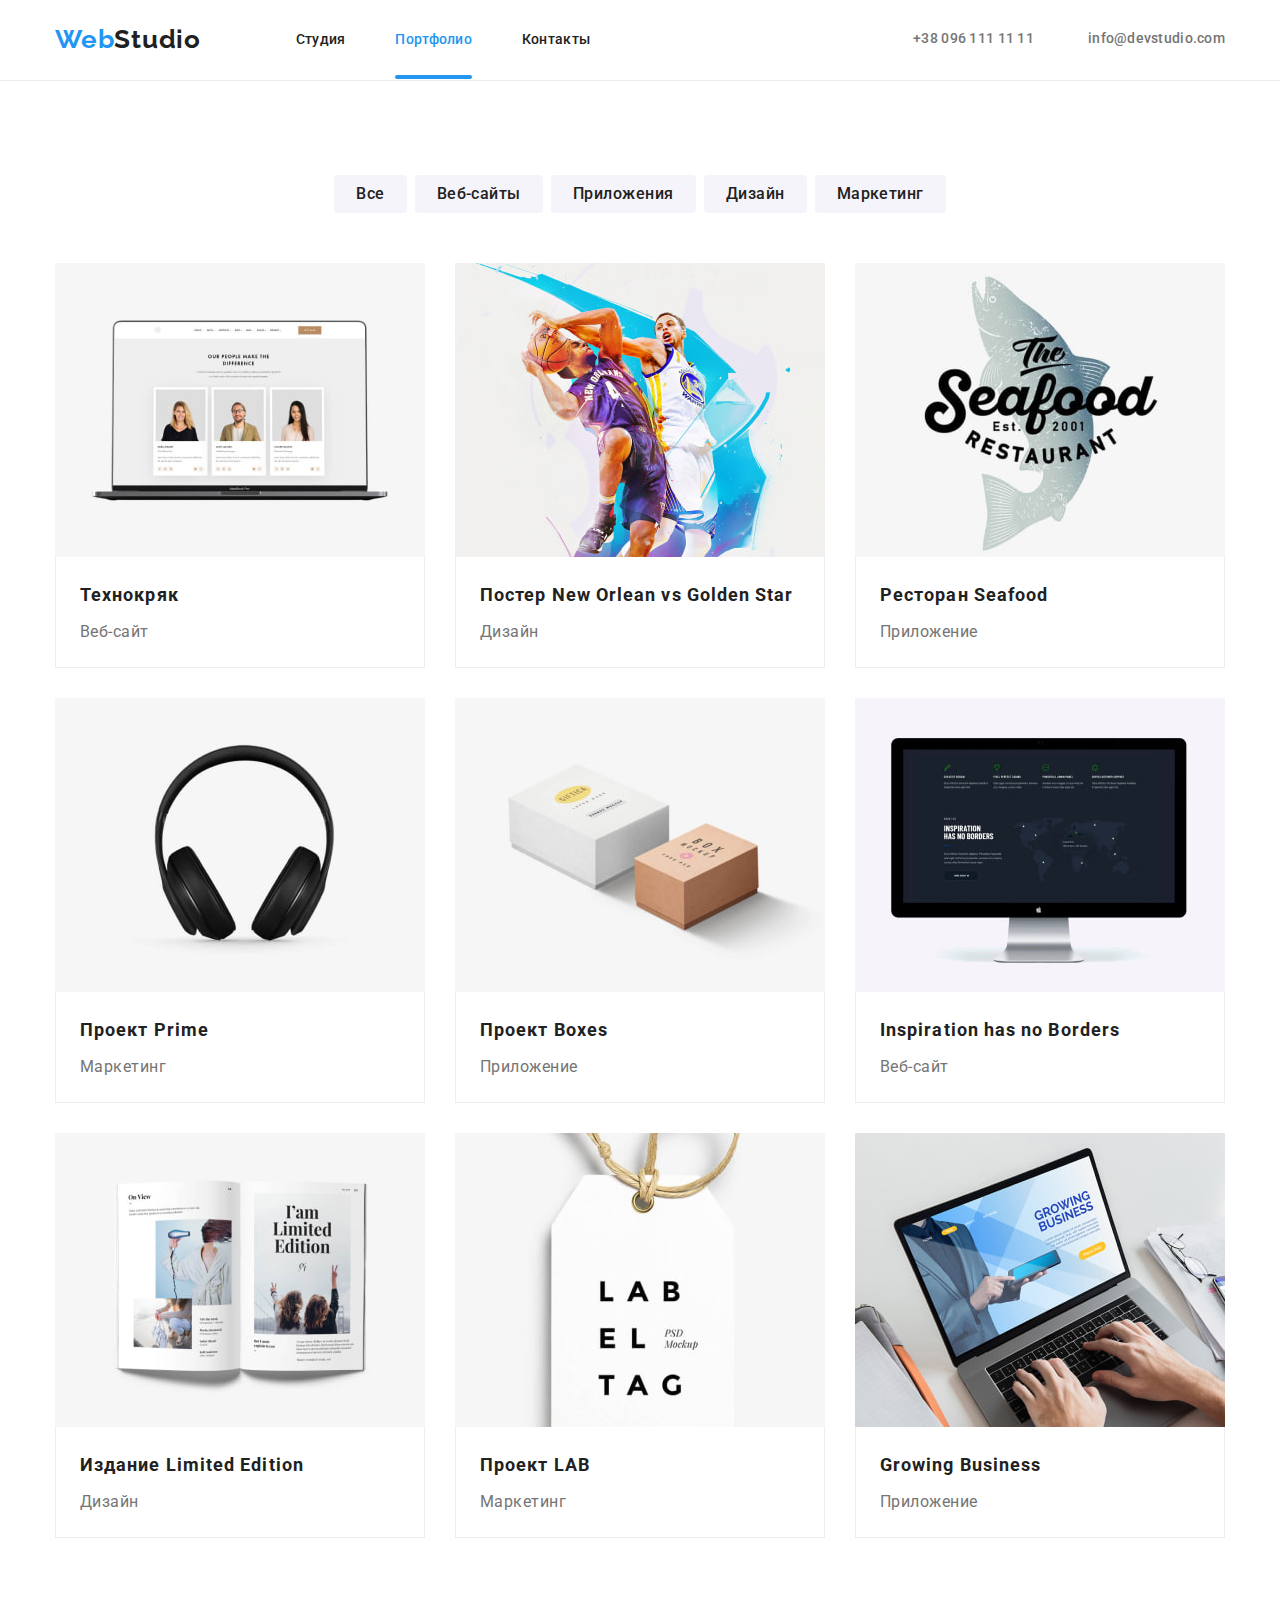
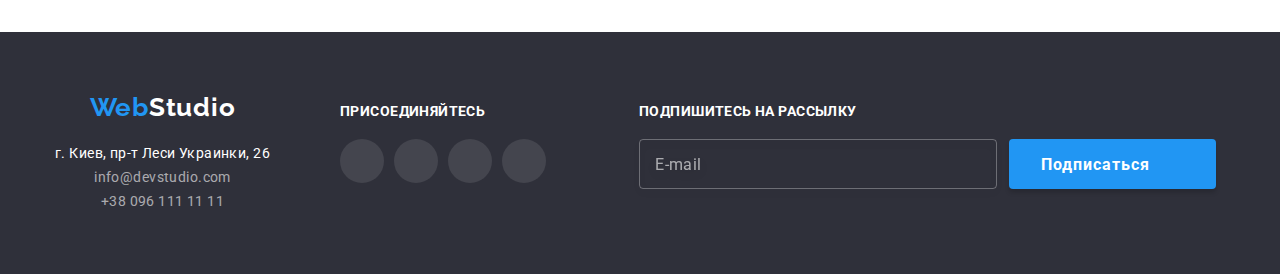
==== commit 6d4cffe4: "add portfolio filter" ====
--- a/portfolio.html
+++ b/portfolio.html
@@ -17,6 +17,7 @@
     />
     <link rel="stylesheet" href="./css/main.min.css" />
   </head>
+
   <body class="body">
     <!-- шапка  -->
     <header class="page-header">
@@ -120,7 +121,7 @@
 
           <!-- проекты -->
           <ul class="projects">
-            <li class="projects__item projects__item--margin">
+            <li class="projects__item projects__item--margin web-1">
               <a class="projects__link" href="#">
                 <div class="projects-card-thumb">
                   <img
@@ -133,7 +134,7 @@
                       ./images/technocryk-desktop.jpg    370w,
                       ./images/technocryk-desktop@2x.jpg 740w
                     "
-                    sizes="(min-width: 1200px) 370px, (min-width: 768px) 354px, (max-width: 480px) 450px, 100%"
+                    sizes="(min-width: 1200px) 370px, (min-width: 768px) 354px, (max-width: 480px) 450px, 100vw"
                     src="./images/technocryk-mobile.jpg"
                     alt="Технокряк"
                   />
@@ -154,7 +155,7 @@
               </a>
             </li>
 
-            <li class="projects__item projects__item--margin">
+            <li class="projects__item projects__item--margin design-1">
               <a class="projects__link" href="#">
                 <div class="projects-card-thumb">
                   <img
@@ -167,7 +168,7 @@
                       ./images/poster-desktop.jpg    370w,
                       ./images/poster-desktop@2x.jpg 740w
                     "
-                    sizes="(min-width: 1200px) 370px, (min-width: 768px) 354px, (max-width: 480px) 450px, 100%"
+                    sizes="(min-width: 1200px) 370px, (min-width: 768px) 354px, (max-width: 480px) 450px, 100vw"
                     src="./images/poster-mobile.jpg"
                     alt="Постер New Orlean vs Golden Star"
                   />
@@ -188,7 +189,7 @@
               </a>
             </li>
 
-            <li class="projects__item projects__item--margin">
+            <li class="projects__item projects__item--margin app-1">
               <a class="projects__link" href="#">
                 <div class="projects-card-thumb">
                   <img
@@ -201,7 +202,7 @@
                       ./images/seafood-desktop.jpg    370w,
                       ./images/seafood-desktop@2x.jpg 740w
                     "
-                    sizes="(min-width: 1200px) 370px, (min-width: 768px) 354px, (max-width: 480px) 450px, 100%"
+                    sizes="(min-width: 1200px) 370px, (min-width: 768px) 354px, (max-width: 480px) 450px, 100vw"
                     src="./images/seafood-mobile.jpg"
                     alt="Ресторан Seafood"
                   />
@@ -222,7 +223,7 @@
               </a>
             </li>
 
-            <li class="projects__item projects__item--margin">
+            <li class="projects__item projects__item--margin marketing-1">
               <a class="projects__link" href="#">
                 <div class="projects-card-thumb">
                   <img
@@ -235,7 +236,7 @@
                       ./images/prime-desktop.jpg    370w,
                       ./images/prime-desktop@2x.jpg 740w
                     "
-                    sizes="(min-width: 1200px) 370px, (min-width: 768px) 354px, (max-width: 480px) 450px, 100%"
+                    sizes="(min-width: 1200px) 370px, (min-width: 768px) 354px, (max-width: 480px) 450px, 100vw"
                     src="./images/prime-mobile.jpg"
                     alt="Проект Prime"
                   />
@@ -256,7 +257,7 @@
               </a>
             </li>
 
-            <li class="projects__item projects__item--margin">
+            <li class="projects__item projects__item--margin app-2">
               <a class="projects__link" href="#">
                 <div class="projects-card-thumb">
                   <img
@@ -269,7 +270,7 @@
                       ./images/boxes-desktop.jpg    370w,
                       ./images/boxes-desktop@2x.jpg 740w
                     "
-                    sizes="(min-width: 1200px) 370px, (min-width: 768px) 354px, (max-width: 480px) 450px, 100%"
+                    sizes="(min-width: 1200px) 370px, (min-width: 768px) 354px, (max-width: 480px) 450px, 100vw"
                     src="./images/boxes-mobile.jpg"
                     alt="Проект Boxes"
                   />
@@ -290,7 +291,7 @@
               </a>
             </li>
 
-            <li class="projects__item projects__item--margin">
+            <li class="projects__item projects__item--margin web-2">
               <a class="projects__link" href="#">
                 <div class="projects-card-thumb">
                   <img
@@ -303,7 +304,7 @@
                       ./images/inspiration-desktop.jpg    370w,
                       ./images/inspiration-desktop@2x.jpg 740w
                     "
-                    sizes="(min-width: 1200px) 370px, (min-width: 768px) 354px, (max-width: 480px) 450px, 100%"
+                    sizes="(min-width: 1200px) 370px, (min-width: 768px) 354px, (max-width: 480px) 450px, 100vw"
                     src="./images/inspiration-mobile.jpg"
                     alt="Inspiration has no Borders"
                   />
@@ -324,7 +325,7 @@
               </a>
             </li>
 
-            <li class="projects__item projects__item--margin">
+            <li class="projects__item projects__item--margin design-2">
               <a class="projects__link" href="#">
                 <div class="projects-card-thumb">
                   <img
@@ -337,7 +338,7 @@
                       ./images/limited_edition-desktop.jpg    370w,
                       ./images/limited_edition-desktop@2x.jpg 740w
                     "
-                    sizes="(min-width: 1200px) 370px, (min-width: 768px) 354px, (max-width: 480px) 450px, 100%"
+                    sizes="(min-width: 1200px) 370px, (min-width: 768px) 354px, (max-width: 480px) 450px, 100vw"
                     src="./images/limited_edition-mobile.jpg"
                     alt="Издание Limited Edition"
                   />
@@ -358,7 +359,7 @@
               </a>
             </li>
 
-            <li class="projects__item projects__item--margin">
+            <li class="projects__item projects__item--margin marketing-2">
               <a class="projects__link" href="#">
                 <div class="projects-card-thumb">
                   <img
@@ -371,7 +372,7 @@
                       ./images/lab-desktop.jpg    370w,
                       ./images/lab-desktop@2x.jpg 740w
                     "
-                    sizes="(min-width: 1200px) 370px, (min-width: 768px) 354px, (max-width: 480px) 450px, 100%"
+                    sizes="(min-width: 1200px) 370px, (min-width: 768px) 354px, (max-width: 480px) 450px, 100vw"
                     src="./images/lab-mobile.jpg"
                     alt="Проект LAB"
                   />
@@ -392,7 +393,7 @@
               </a>
             </li>
 
-            <li class="projects__item projects__item--margin">
+            <li class="projects__item projects__item--margin app-3">
               <a class="projects__link" href="#">
                 <div class="projects-card-thumb">
                   <img
@@ -405,7 +406,7 @@
                       ./images/growing_business-desktop.jpg    370w,
                       ./images/growing_business-desktop@2x.jpg 740w
                     "
-                    sizes="(min-width: 1200px) 370px, (min-width: 768px) 354px, (max-width: 480px) 450px, 100%"
+                    sizes="(min-width: 1200px) 370px, (min-width: 768px) 354px, (max-width: 480px) 450px, 100vw"
                     src="./images/growing_business-mobile.jpg"
                     alt="Growing Business"
                   />
@@ -518,5 +519,6 @@
       </div>
     </footer>
     <script src="./js/menu.js"></script>
+    <script src="./js/portfolio-filters.js"></script>
   </body>
 </html>
--- a/css/main.min.css
+++ b/css/main.min.css
@@ -1,2 +1,2 @@
-.body{font-family:Roboto,sans-serif;background-color:#fff;color:#757575}@media screen and (min-width: 320px){.body{overflow-x:hidden}}img{display:block;max-width:100%;height:auto}ul{list-style:none;padding:0;margin:0}.visually-hidden{position:absolute;width:1px;height:1px;margin:-1px;border:0;padding:0;white-space:nowrap;-webkit-clip-path:inset(100%);clip-path:inset(100%);clip:rect(0 0 0 0);overflow:hidden}.is-hidden{visibility:hidden;opacity:0;pointer-events:none}.container{width:100%;padding:0 15px;margin:0 auto}@media screen and (min-width: 480px){.container{width:480px}}@media screen and (min-width: 768px){.container{width:768px}}@media screen and (min-width: 1200px){.container{width:1200px}}.section{padding:60px 0}.section--bgc{background-color:#f5f4fa}@media screen and (min-width: 1200px){.section{padding:94px 0}.section--padding-top{padding-top:0}.section--bgc{background-color:#f5f4fa}}.section__title{margin-top:0;margin-bottom:30px;font-weight:700;font-size:28px;line-height:1.178;text-align:center;letter-spacing:0.03em;color:#212121}@media screen and (min-width: 1200px){.section__title{font-size:36px;line-height:1.16}}.logo,.page-header__logo,.footer__logo{display:inline-block;text-decoration:none;font-family:Raleway,sans-serif;font-style:normal;font-weight:700;font-size:26px;line-height:1.19;letter-spacing:0.03em;color:#2196f3}.site-nav{position:relative}.site-nav__item:not(:last-child){margin-right:50px}@media screen and (min-width: 768px){.site-nav{display:-webkit-box;display:-ms-flexbox;display:flex;-webkit-box-align:center;-ms-flex-align:center;align-items:center;position:relative;margin-right:84px}}@media screen and (min-width: 1200px){.site-nav{margin-right:305px}}.site-nav__link{position:relative;font-weight:500;font-size:40px;line-height:1.175;letter-spacing:0.02em;color:#212121;text-decoration:none;-webkit-transition:250ms cubic-bezier(0.4, 0, 0.2, 1);transition:250ms cubic-bezier(0.4, 0, 0.2, 1);-webkit-transition-property:color;transition-property:color}.site-nav__link:hover,.site-nav__link:focus{color:#2196f3}.site-nav__link--current{color:#2196f3}@media screen and (min-width: 768px){.site-nav__link--current::after{content:'';position:absolute;bottom:-28px;left:0;display:block;width:100%;height:4px;background:#2196f3;border-radius:2px}}@media screen and (min-width: 1200px){.site-nav__link--current::after{bottom:-32px}}@media screen and (min-width: 768px){.site-nav__link{font-size:14px;line-height:1.14;letter-spacing:0.02em}}@media screen and (max-width: calc(768px - 1px)){.site-nav__item:not(:last-child){margin-bottom:32px}}@media screen and (max-width: calc(768px - 1px)){.site-nav__item:last-child{margin-bottom:302px}}.main-button,.modal__btn,.hero-button,.subscrb-btn{display:inline-block;min-width:200px;padding:10px 32px;margin-bottom:0;font-weight:700;font-size:16px;line-height:1.87;letter-spacing:0.06em;background-color:#2196f3;color:#fff;cursor:pointer;border:none;-webkit-box-shadow:0px 4px 4px rgba(0,0,0,0.15);box-shadow:0px 4px 4px rgba(0,0,0,0.15);border-radius:4px;-webkit-transition:250ms cubic-bezier(0.4, 0, 0.2, 1);transition:250ms cubic-bezier(0.4, 0, 0.2, 1);-webkit-transition-property:background-color;transition-property:background-color}.main-button:hover,.modal__btn:hover,.hero-button:hover,.subscrb-btn:hover,.main-button:focus,.modal__btn:focus,.hero-button:focus,.subscrb-btn:focus{background-color:#188ce8}.social{display:-webkit-box;display:-ms-flexbox;display:flex;-webkit-box-pack:center;-ms-flex-pack:center;justify-content:center}.social--margin-top{margin-top:16px}.social__item--margin-right:not(:last-child){margin-right:10px}.social__link{display:-webkit-box;display:-ms-flexbox;display:flex;-ms-flex-wrap:wrap;flex-wrap:wrap;-webkit-box-pack:center;-ms-flex-pack:center;justify-content:center;-webkit-box-align:center;-ms-flex-align:center;align-items:center;width:44px;height:44px;background-color:#fff;border-radius:50%;-webkit-transition:250ms cubic-bezier(0.4, 0, 0.2, 1);transition:250ms cubic-bezier(0.4, 0, 0.2, 1);-webkit-transition-property:fill,background-color;transition-property:fill,background-color}.social__link:hover,.social__link:focus{fill:#fff;background-color:#2196f3}.social__link--bgc{background-color:rgba(255,255,255,0.1)}.social__icon{width:20px;height:20px;fill:#afb1b8;-webkit-transition:250ms cubic-bezier(0.4, 0, 0.2, 1);transition:250ms cubic-bezier(0.4, 0, 0.2, 1);-webkit-transition-property:fill;transition-property:fill}.social__link:hover .social__icon,.social__link:focus .social__icon{fill:#fff}.social__icon--big{fill:#fff;-webkit-transition:250ms cubic-bezier(0.4, 0, 0.2, 1);transition:250ms cubic-bezier(0.4, 0, 0.2, 1);-webkit-transition-property:fill;transition-property:fill}.social__icon--big:hover,.social__icon--big:focus{fill:#fff}.backdrop{position:fixed;top:0;left:0;z-index:2;width:100vw;height:100vh;background:rgba(0,0,0,0.2);opacity:1;-webkit-transition:250ms cubic-bezier(0.4, 0, 0.2, 1);transition:250ms cubic-bezier(0.4, 0, 0.2, 1);-webkit-transition-property:opacity;transition-property:opacity;overflow-y:scroll}.modal{position:absolute;top:50%;left:50%;-webkit-transform:translate(-50%, -50%);transform:translate(-50%, -50%);padding:40px;background-color:#fff;-webkit-box-shadow:0px 1px 3px rgba(0,0,0,0.12),0px 1px 1px rgba(0,0,0,0.14),0px 2px 1px rgba(0,0,0,0.2);box-shadow:0px 1px 3px rgba(0,0,0,0.12),0px 1px 1px rgba(0,0,0,0.14),0px 2px 1px rgba(0,0,0,0.2);border-radius:4px;-webkit-transition:250ms cubic-bezier(0.4, 0, 0.2, 1);transition:250ms cubic-bezier(0.4, 0, 0.2, 1);-webkit-transition-property:translate,background-color,-webkit-box-shadow;transition-property:translate,background-color,-webkit-box-shadow;transition-property:translate,background-color,box-shadow;transition-property:translate,background-color,box-shadow,-webkit-box-shadow}@media screen and (max-width: calc(1200px - 1px)){.modal{max-width:450px;min-height:609px}}@media screen and (min-width: 1200px){.modal{width:528px;min-height:581px}}.modal__title{margin:0;margin-bottom:12px;font-weight:700;font-size:20px;line-height:1.5;text-align:center;letter-spacing:0.03em;color:#212121}@media screen and (min-width: 1200px){.modal__title{line-height:1.15}}.btn-close{position:absolute;top:8px;right:8px;display:-webkit-box;display:-ms-flexbox;display:flex;-webkit-box-pack:center;-ms-flex-pack:center;justify-content:center;-webkit-box-align:center;-ms-flex-align:center;align-items:center;width:30px;height:30px;padding:0px;background-color:#fff;border:1px solid rgba(0,0,0,0.1);border-radius:50%;cursor:pointer;-webkit-transition:250ms cubic-bezier(0.4, 0, 0.2, 1);transition:250ms cubic-bezier(0.4, 0, 0.2, 1);-webkit-transition-property:fill;transition-property:fill}.btn-close:hover,.btn-close:focus{fill:#2196f3}.form{display:block}@media screen and (min-width: 1200px){.form{display:-webkit-box;display:-ms-flexbox;display:flex;-webkit-box-orient:vertical;-webkit-box-direction:normal;-ms-flex-direction:column;flex-direction:column;-webkit-box-pack:center;-ms-flex-pack:center;justify-content:center;-webkit-box-align:center;-ms-flex-align:center;align-items:center}}.field{position:relative;display:inline-block;width:100%;font-weight:400;font-size:12px;line-height:1.16;letter-spacing:0.01em;color:#757575}.field__input{width:100%;height:40px;margin-top:4px;padding-left:42px;border:1px solid rgba(33,33,33,0.2);-webkit-box-sizing:border-box;box-sizing:border-box;border-radius:4px;-webkit-transition:250ms cubic-bezier(0.4, 0, 0.2, 1);transition:250ms cubic-bezier(0.4, 0, 0.2, 1);-webkit-transition-property:border-color;transition-property:border-color}@media screen and (min-width: 1200px){.field__input{width:448px}}.field__icon{position:absolute;bottom:11px;left:12px;-webkit-transition:250ms cubic-bezier(0.4, 0, 0.2, 1);transition:250ms cubic-bezier(0.4, 0, 0.2, 1);-webkit-transition-property:fill;transition-property:fill}.field__input:focus,.field__input:focus ~ .field__icon,.field__textarea:focus{border-color:#2196f3;fill:#2196f3;outline:none;cursor:pointer}.form__field:not(:first-child){margin-top:10px}.field__textarea{display:block;resize:none;width:100%;height:120px;margin-top:4px;padding:12px 16px;border:1px solid rgba(33,33,33,0.2);-webkit-box-sizing:border-box;box-sizing:border-box;border-radius:4px;-webkit-transition:250ms cubic-bezier(0.4, 0, 0.2, 1);transition:250ms cubic-bezier(0.4, 0, 0.2, 1);-webkit-transition-property:border-color;transition-property:border-color}@media screen and (min-width: 1200px){.field__textarea{width:448px}}.field__textarea::-webkit-input-placeholder{font-weight:400;font-size:12px;line-height:1.16;letter-spacing:0.01em;color:rgba(117,117,117,0.5)}.field__textarea:-ms-input-placeholder{font-weight:400;font-size:12px;line-height:1.16;letter-spacing:0.01em;color:rgba(117,117,117,0.5)}.field__textarea::-ms-input-placeholder{font-weight:400;font-size:12px;line-height:1.16;letter-spacing:0.01em;color:rgba(117,117,117,0.5)}.field__textarea::placeholder{font-weight:400;font-size:12px;line-height:1.16;letter-spacing:0.01em;color:rgba(117,117,117,0.5)}.checkbox{display:-webkit-box;display:-ms-flexbox;display:flex;-webkit-box-align:center;-ms-flex-align:center;align-items:center;font-weight:400;font-size:12px;line-height:1.16;letter-spacing:0.03em;color:#757575}@media screen and (min-width: 1200px){.checkbox{font-size:14px}}.checkbox__link{position:relative;text-decoration:none;color:#2196f3}.checkbox__link::after{position:absolute;bottom:1px;left:0;content:'';width:100%;height:1px;background-color:#2196f3}.checkbox__icon{display:inline-block;margin-right:8px;width:16px;height:15px;border:2px solid #212121;border-radius:2px;-webkit-transition:250ms cubic-bezier(0.4, 0, 0.2, 1);transition:250ms cubic-bezier(0.4, 0, 0.2, 1);-webkit-transition-property:border-color,background-color,background-image;transition-property:border-color,background-color,background-image}.checkbox__input:checked+.checkbox__icon{border-color:#2196f3;background-color:#2196f3;background-image:url(../images/icon-check.svg);background-position:center;background-repeat:no-repeat;background-size:contain;background-origin:padding-box}.form__checkbox{margin-top:20px}.modal__btn{display:block;margin-top:31px;margin-right:auto;margin-left:auto}.page-header{position:relative;padding:16px 0;border-bottom:1px solid #ececec}@media screen and (min-width: 1200px){.page-header{padding-top:24px;padding-bottom:25px}}@media screen and (min-width: 768px){.page-header__container{display:-webkit-box;display:-ms-flexbox;display:flex;-webkit-box-pack:justify;-ms-flex-pack:justify;justify-content:space-between;-webkit-box-align:center;-ms-flex-align:center;align-items:center}}.header__nav{position:relative}.page-header__logo{display:inline-block}.page-header__logo .logo__studio{color:#212121}.menu__button{position:absolute;right:0;z-index:2;display:-webkit-inline-box;display:-ms-inline-flexbox;display:inline-flex;margin:0;padding:0;border:none;background-color:transparent;-webkit-transition:250ms cubic-bezier(0.4, 0, 0.2, 1);transition:250ms cubic-bezier(0.4, 0, 0.2, 1);-webkit-transition-property:fill;transition-property:fill}.menu__button:hover{fill:#2196f3}@media screen and (min-width: 768px){.menu__button{display:none}}.menu__button.is-open .main__icon-close{display:none}.menu__icon-open{display:none}.menu__button.is-open .menu__icon-open{display:block}.nav-container{background-color:#fff}.nav-container.is-open{display:block}@media screen and (max-width: calc(768px - 1px)){.nav-container{display:none;position:absolute;top:0;left:0;z-index:1;width:100vw;height:100vh;padding:48px 40px}}@media screen and (min-width: 768px){.nav-container{display:-webkit-box;display:-ms-flexbox;display:flex}}@media screen and (min-width: 768px) and (max-width: calc(1200px - 1px)){.nav-contacts{display:-webkit-box;display:-ms-flexbox;display:flex;-webkit-box-orient:vertical;-webkit-box-direction:reverse;-ms-flex-direction:column-reverse;flex-direction:column-reverse;-webkit-box-align:start;-ms-flex-align:start;align-items:flex-start}}@media screen and (min-width: 1200px){.nav-contacts{display:-webkit-box;display:-ms-flexbox;display:flex;-webkit-box-align:center;-ms-flex-align:center;align-items:center}}@media screen and (min-width: 1200px){.nav-contacts__item+.nav-contacts__item{margin-left:30px}}@media screen and (min-width: 768px){.nav-contacts__item{display:-webkit-box;display:-ms-flexbox;display:flex;-webkit-box-align:center;-ms-flex-align:center;align-items:center}}@media screen and (min-width: 768px) and (max-width: calc(1200px - 1px)){.nav-contacts__item:not(:last-child){margin-top:10px}}.nav-contacts__icon{display:none}@media screen and (min-width: 768px){.nav-contacts__icon{display:block;margin-right:8px;fill:currentColor}}.nav-contacts__link{text-decoration:none;font-weight:500;font-size:24px;line-height:1.16;letter-spacing:0.02em;color:#757575;-webkit-transition:250ms cubic-bezier(0.4, 0, 0.2, 1);transition:250ms cubic-bezier(0.4, 0, 0.2, 1);-webkit-transition-property:color,fill;transition-property:color,fill}.nav-contacts__link:hover,.nav-contacts__link:focus{color:#2196f3}.nav-contacts__link--tel{display:block;color:#2196f3;font-size:34px;line-height:1.25;margin-bottom:32px}@media screen and (min-width: 768px){.nav-contacts__link--tel{margin:0px}}.nav-contacts__link--mail{display:block;margin-bottom:64px}@media screen and (min-width: 768px){.nav-contacts__link--mail{margin:0px}}@media screen and (min-width: 768px){.nav-contacts__link{display:-webkit-box;display:-ms-flexbox;display:flex;-webkit-box-align:center;-ms-flex-align:center;align-items:center;line-height:1.14;font-size:12px;line-height:1.16;color:#757575}}@media screen and (min-width: 1200px){.nav-contacts__link{font-size:14px;line-height:1.14}}@media screen and (min-width: 768px){.nav-social{display:none}}.nav-social__item{display:inline}.nav-social__item:not(:last-child)::after{content:'';border-right:1px solid rgba(33,33,33,0.2);margin-left:10px;margin-right:10px}.nav-social__link{text-decoration:none;font-weight:500;font-size:18px;line-height:1.22;letter-spacing:0.02em;color:#2196f3}.hero{text-align:center;margin:0 auto;padding:118px 0;background-image:-webkit-gradient(linear, left top, right top, from(rgba(47,48,58,0.4)), to(rgba(47,48,58,0.4))),url(../images/mobile-bg.jpg);background-image:linear-gradient(to right, rgba(47,48,58,0.4), rgba(47,48,58,0.4)),url(../images/mobile-bg.jpg);color:#fff;background-repeat:no-repeat;background-position:center;background-size:cover}@media (min-device-pixel-ratio: 2), (-webkit-min-device-pixel-ratio: 2), (min-resolution: 192dpi), (min-resolution: 2dppx){.hero{background-image:-webkit-gradient(linear, left top, right top, from(rgba(47,48,58,0.4)), to(rgba(47,48,58,0.4))),url(../images/mobile-bg@2x.jpg);background-image:linear-gradient(to right, rgba(47,48,58,0.4), rgba(47,48,58,0.4)),url(../images/mobile-bg@2x.jpg)}}@media screen and (min-width: 768px){.hero{background-image:-webkit-gradient(linear, left top, right top, from(rgba(47,48,58,0.4)), to(rgba(47,48,58,0.4))),url(../images/tablet-bg.jpg);background-image:linear-gradient(to right, rgba(47,48,58,0.4), rgba(47,48,58,0.4)),url(../images/tablet-bg.jpg)}}@media screen and (min-width: 768px) and (min-device-pixel-ratio: 2), screen and (min-width: 768px) and (-webkit-min-device-pixel-ratio: 2), screen and (min-width: 768px) and (min-resolution: 192dpi), screen and (min-width: 768px) and (min-resolution: 2dppx){.hero{background-image:-webkit-gradient(linear, left top, right top, from(rgba(47,48,58,0.4)), to(rgba(47,48,58,0.4))),url(../images/tablet-bg@2x.jpg);background-image:linear-gradient(to right, rgba(47,48,58,0.4), rgba(47,48,58,0.4)),url(../images/tablet-bg@2x.jpg)}}@media screen and (min-width: 1200px){.hero{padding:200px 0;max-width:1600px;background-image:-webkit-gradient(linear, left top, right top, from(rgba(47,48,58,0.4)), to(rgba(47,48,58,0.4))),url(../images/web-bg.jpg);background-image:linear-gradient(to right, rgba(47,48,58,0.4), rgba(47,48,58,0.4)),url(../images/web-bg.jpg)}}@media screen and (min-width: 1200px) and (min-device-pixel-ratio: 2), screen and (min-width: 1200px) and (-webkit-min-device-pixel-ratio: 2), screen and (min-width: 1200px) and (min-resolution: 192dpi), screen and (min-width: 1200px) and (min-resolution: 2dppx){.hero{background-image:-webkit-gradient(linear, left top, right top, from(rgba(47,48,58,0.4)), to(rgba(47,48,58,0.4))),url(../images/web-bg@2x.jpg);background-image:linear-gradient(to right, rgba(47,48,58,0.4), rgba(47,48,58,0.4)),url(../images/web-bg@2x.jpg)}}.hero__title{font-weight:900;font-size:26px;line-height:1.615;letter-spacing:0.06em;text-transform:uppercase;margin-top:0;margin-bottom:30px;padding:0}@media screen and (min-width: 1200px){.hero__title{font-size:44px;line-height:1.36}}@media screen and (min-width: 768px){.pecularities-list{display:-webkit-box;display:-ms-flexbox;display:flex;-ms-flex-wrap:wrap;flex-wrap:wrap}}@media screen and (min-width: 1200px){.pecularities-list{-ms-flex-wrap:nowrap;flex-wrap:nowrap}}@media screen and (min-width: 768px) and (max-width: calc(1200px - 1px)){.pecularities-list__item{-ms-flex-preferred-size:calc((100% - 2 * 30px) / 2);flex-basis:calc((100% - 2 * 30px) / 2)}.pecularities-list__item:not(:nth-child(2n)){margin-right:30px}}@media screen and (max-width: calc(1200px - 1px)){.pecularities-list__item:not(:nth-last-child(-n+2)){margin-bottom:30px}}@media screen and (min-width: 1200px){.pecularities-list__item{-ms-flex-preferred-size:calc((100% - 3 * 30px) / 4);flex-basis:calc((100% - 3 * 30px) / 4)}.pecularities-list__item:not(:last-child){margin-right:30px}}.pecularities-list__title{margin-top:0;margin-bottom:10px;text-align:center;font-weight:700;font-size:14px;line-height:1.14;letter-spacing:0.03em;text-transform:uppercase;color:#212121}@media screen and (min-width: 768px){.pecularities-list__title{text-align:start}}.pecularities-list__text{margin:0;font-weight:400;font-size:14px;line-height:1.71;letter-spacing:0.03em;color:#757575}.pecularities-list__icon{width:70px;height:70px}.pecularities-list__icon-bg{display:-webkit-box;display:-ms-flexbox;display:flex;-webkit-box-pack:center;-ms-flex-pack:center;justify-content:center;-webkit-box-align:center;-ms-flex-align:center;align-items:center;height:120px;background-color:#f5f4fa;border-radius:4px;margin-bottom:30px}@media screen and (min-width: 768px){.pecularities-list__icon-bg{width:354px}}@media screen and (min-width: 1200px){.pecularities-list__icon-bg{width:270px}}.about{display:none}@media screen and (min-width: 1200px){.about{display:block}}.about-list{display:-webkit-box;display:-ms-flexbox;display:flex;position:relative}.about-list__item{position:relative;-ms-flex-preferred-size:calc((100% - 2 * 30px) / 3);flex-basis:calc((100% - 2 * 30px) / 3)}.about-list__item:not(:last-child){margin-right:30px}.about-list__text{position:absolute;bottom:0;left:0;display:-webkit-box;display:-ms-flexbox;display:flex;-webkit-box-pack:center;-ms-flex-pack:center;justify-content:center;-webkit-box-align:center;-ms-flex-align:center;align-items:center;width:100%;height:70px;font-weight:700;font-size:14px;line-height:1.14;text-align:center;letter-spacing:0.03em;text-transform:uppercase;color:#fff;background:rgba(47,48,58,0.8);margin:0}@media screen and (min-width: 768px){.team-list{display:-webkit-box;display:-ms-flexbox;display:flex;-ms-flex-wrap:wrap;flex-wrap:wrap}}@media screen and (min-width: 1200px){.team-list{-ms-flex-wrap:nowrap;flex-wrap:nowrap}}.team-list__item{background:#fff;-webkit-box-shadow:0px 1px 3px rgba(0,0,0,0.12),0px 1px 1px rgba(0,0,0,0.14),0px 2px 1px rgba(0,0,0,0.2);box-shadow:0px 1px 3px rgba(0,0,0,0.12),0px 1px 1px rgba(0,0,0,0.14),0px 2px 1px rgba(0,0,0,0.2);border-radius:0px 0px 4px 4px}@media screen and (max-width: calc(768px - 1px)){.team-list__item:not(:last-child){margin-bottom:30px}}@media screen and (min-width: 768px) and (max-width: calc(1200px - 1px)){.team-list__item:not(:nth-last-child(-n+2)){margin-bottom:30px}.team-list__item:not(:nth-child(2n)){margin-right:30px}}@media screen and (min-width: 1200px){.team-list__item{-ms-flex-preferred-size:calc((100% - 3 * 30px) / 4);flex-basis:calc((100% - 3 * 30px) / 4)}.team-list__item:not(:last-child){margin-right:30px}}.team-content{text-align:center;padding-top:30px;padding-bottom:24px}@media screen and (min-width: 1200px){.team-content{padding:30px 32px}}.team-content__title{margin:0;font-weight:500;font-size:16px;line-height:1.18;letter-spacing:0.03em;color:#212121}.team-content__text{margin-top:10px;margin-bottom:0;font-weight:400;font-size:16px;line-height:1.18;letter-spacing:0.03em;color:#757575}@media screen and (min-width: 1200px){.team-content__text{font-size:14px;line-height:1.71}}.clients{display:-webkit-box;display:-ms-flexbox;display:flex;-ms-flex-wrap:wrap;flex-wrap:wrap;-webkit-box-pack:center;-ms-flex-pack:center;justify-content:center;margin-right:-30px;margin-bottom:-30px}@media screen and (min-width: 1200px){.clients{-ms-flex-wrap:nowrap;flex-wrap:nowrap}}.clients__item{width:100%;height:92px}@media screen and (max-width: calc(768px - 1px)){.clients__item{-ms-flex-preferred-size:calc((100% - 2 * 30px) / 2);flex-basis:calc((100% - 2 * 30px) / 2);margin-right:30px;margin-bottom:30px}}@media screen and (min-width: 768px) and (max-width: calc(1200px - 1px)){.clients__item{-ms-flex-preferred-size:calc((100% - 3 * 30px) / 3);flex-basis:calc((100% - 3 * 30px) / 3);margin-right:30px;margin-bottom:30px}}.clients__link{display:-webkit-box;display:-ms-flexbox;display:flex;-webkit-box-pack:center;-ms-flex-pack:center;justify-content:center;-webkit-box-align:center;-ms-flex-align:center;align-items:center;height:92px;border:1px solid #afb1b8;border-radius:4px;-webkit-transition:250ms cubic-bezier(0.4, 0, 0.2, 1);transition:250ms cubic-bezier(0.4, 0, 0.2, 1);-webkit-transition-property:fill,border-color;transition-property:fill,border-color}.clients__link:hover,.clients__link:focus{fill:#2196f3;border-color:#2196f3}@media screen and (min-width: 1200px){.clients__link{width:170px;height:90px}}.clients__icon{fill:#afb1b8;-webkit-transition:250ms cubic-bezier(0.4, 0, 0.2, 1);transition:250ms cubic-bezier(0.4, 0, 0.2, 1);-webkit-transition-property:fill;transition-property:fill}.clients__link:hover .clients__icon,.clients__link:focus .clients__icon{fill:#2196f3}.filters{display:-webkit-box;display:-ms-flexbox;display:flex}.filters--margin-bottom{margin-bottom:40px}@media screen and (min-width: 768px){.filters--margin-bottom{margin-bottom:30px}}@media screen and (min-width: 1200px){.filters--margin-bottom{margin-bottom:50px}}@media screen and (max-width: calc(768px - 1px)){.filters{-ms-flex-wrap:wrap;flex-wrap:wrap;-webkit-box-pack:start;-ms-flex-pack:start;justify-content:start}}@media screen and (min-width: 768px){.filters{-webkit-box-pack:center;-ms-flex-pack:center;justify-content:center}}.filters__item:not(:last-child){margin-right:8px}@media screen and (max-width: calc(768px - 1px)){.filters__item:not(:nth-child(-n+3)){margin-top:15px}}.filters__button{font-weight:500;font-size:16px;line-height:1.62;text-align:center;letter-spacing:0.03em;background-color:#f5f4fa;color:#212121;border:none;border-radius:4px;padding:6px 22px;-webkit-transition:250ms cubic-bezier(0.4, 0, 0.2, 1);transition:250ms cubic-bezier(0.4, 0, 0.2, 1);-webkit-transition-property:background-color,color,-webkit-box-shadow;transition-property:background-color,color,-webkit-box-shadow;transition-property:background-color,color,box-shadow;transition-property:background-color,color,box-shadow,-webkit-box-shadow}.filters__button:hover,.filters__button:focus{background-color:#2196f3;color:#fff;cursor:pointer;-webkit-box-shadow:0px 3px 1px rgba(0,0,0,0.1),0px 1px 2px rgba(0,0,0,0.08),0px 2px 2px rgba(0,0,0,0.12);box-shadow:0px 3px 1px rgba(0,0,0,0.1),0px 1px 2px rgba(0,0,0,0.08),0px 2px 2px rgba(0,0,0,0.12)}@media screen and (min-width: 768px){.projects{display:-webkit-box;display:-ms-flexbox;display:flex;-ms-flex-wrap:wrap;flex-wrap:wrap;margin-right:calc(-1 * 30px);margin-bottom:calc(-1 * 30px)}}.projects__item--margin{margin-bottom:30px}@media screen and (min-width: 768px){.projects__item{width:354px;-ms-flex-preferred-size:calc((100% - 2 * 30px) / 2);flex-basis:calc((100% - 2 * 30px) / 2)}.projects__item--margin{margin-right:30px}}@media screen and (min-width: 1200px){.projects__item{-ms-flex-preferred-size:calc((100% - 3 * 30px) / 3);flex-basis:calc((100% - 3 * 30px) / 3)}.projects__item--margin{margin-bottom:30px}}.projects__link{display:-webkit-box;display:-ms-flexbox;display:flex;-webkit-box-orient:vertical;-webkit-box-direction:normal;-ms-flex-direction:column;flex-direction:column;height:100%;text-decoration:none;margin:0;padding:0;-webkit-transition:250ms cubic-bezier(0.4, 0, 0.2, 1);transition:250ms cubic-bezier(0.4, 0, 0.2, 1);-webkit-transition-property:-webkit-box-shadow;transition-property:-webkit-box-shadow;transition-property:box-shadow;transition-property:box-shadow, -webkit-box-shadow}.projects__link:hover{-webkit-box-shadow:0px 1px 1px rgba(0,0,0,0.12),0px 4px 4px rgba(0,0,0,0.06),1px 4px 6px rgba(0,0,0,0.16);box-shadow:0px 1px 1px rgba(0,0,0,0.12),0px 4px 4px rgba(0,0,0,0.06),1px 4px 6px rgba(0,0,0,0.16)}.projects-content{-webkit-box-flex:1;-ms-flex-positive:1;flex-grow:1;padding:20px 24px;border-right:1px solid #eeeeee;border-bottom:1px solid #eeeeee;border-left:1px solid #eeeeee}.projects-content__title{margin:0;padding:0;font-weight:700;font-size:18px;line-height:2;letter-spacing:0.06em;color:#212121}.projects-content__text{margin-top:4px;margin-bottom:0;font-weight:400;font-size:16px;line-height:1.87;letter-spacing:0.03em;color:#757575}.projects-card-thumb{position:relative;overflow:hidden}.projects-overlay{position:absolute;top:0;left:0;width:100%;height:100%;background:rgba(33,150,243,0.9);-webkit-transform:translateY(100%);transform:translateY(100%);-webkit-transition:250ms cubic-bezier(0.4, 0, 0.2, 1);transition:250ms cubic-bezier(0.4, 0, 0.2, 1);-webkit-transition-property:-webkit-transform;transition-property:-webkit-transform;transition-property:transform;transition-property:transform, -webkit-transform}.projects__link:hover .projects-overlay,.projects__link:focus .projects-overlay{-webkit-transform:translateY(0);transform:translateY(0)}.projects-overlay__text{position:absolute;top:0;left:0;padding:63px 24px;margin:0;font-weight:400;font-size:18px;line-height:1.55;letter-spacing:0.03em;color:#fff}.footer{padding:60px 0;background-color:#2f303a;color:#fff}@media screen and (min-width: 1200px){.page-footer__container{display:-webkit-box;display:-ms-flexbox;display:flex;-webkit-box-align:baseline;-ms-flex-align:baseline;align-items:baseline}}.footer__wrapper{margin-bottom:60px}@media screen and (min-width: 768px){.footer__wrapper{display:-webkit-box;display:-ms-flexbox;display:flex;-ms-flex-pack:distribute;justify-content:space-around;-webkit-box-align:baseline;-ms-flex-align:baseline;align-items:baseline}}.footer-contacts{text-align:center;margin-bottom:60px}@media screen and (min-width: 768px){.footer-contacts{margin:0}}@media screen and (min-width: 1200px){.footer-contacts{display:-webkit-box;display:-ms-flexbox;display:flex;-webkit-box-orient:vertical;-webkit-box-direction:normal;-ms-flex-direction:column;flex-direction:column;-webkit-box-flex:1;-ms-flex-positive:1;flex-grow:1}}.footer__logo{margin-bottom:20px}.footer__logo .logo__studio{color:#fff}.addres{font-style:normal;font-weight:400;font-size:14px;line-height:1.71;letter-spacing:0.03em}.addres__item__item:not(:last-child){margin-bottom:9px}.addres__item__item:first-child{margin-bottom:6px}.addres__contacts{display:block;color:rgba(255,255,255,0.6);text-decoration:none;-webkit-transition:250ms cubic-bezier(0.4, 0, 0.2, 1);transition:250ms cubic-bezier(0.4, 0, 0.2, 1);-webkit-transition-property:color;transition-property:color}.addres__contacts--white{color:#fff}.addres__contacts:hover,.addres__contacts:focus{color:#2196f3}@media screen and (max-width: calc(1200px - 1px)){.footer-network{text-align:center}}@media screen and (min-width: 1200px){.footer-network{display:-webkit-box;display:-ms-flexbox;display:flex;-webkit-box-orient:vertical;-webkit-box-direction:normal;-ms-flex-direction:column;flex-direction:column;-webkit-box-align:start;-ms-flex-align:start;align-items:start;margin-left:70px}}.footer-network__text{padding:0;margin:0;margin-bottom:20px;font-weight:700;font-size:14px;line-height:1.14;letter-spacing:0.03em;text-transform:uppercase;color:#fff}@media screen and (max-width: calc(1200px - 1px)){.subscrb{text-align:center}}@media screen and (min-width: 1200px){.subscrb{margin-left:93px}}@media screen and (min-width: 768px) and (max-width: calc(1200px - 1px)){.subscrb-form{display:-webkit-box;display:-ms-flexbox;display:flex;-webkit-box-orient:vertical;-webkit-box-direction:normal;-ms-flex-direction:column;flex-direction:column;-webkit-box-align:center;-ms-flex-align:center;align-items:center}}@media screen and (min-width: 1200px){.subscrb-form{display:-webkit-box;display:-ms-flexbox;display:flex}}.subscrb-input{width:100%;height:50px;margin-bottom:20px;padding:15px;background:transparent;border:1px solid rgba(255,255,255,0.3);-webkit-box-sizing:border-box;box-sizing:border-box;-webkit-filter:drop-shadow(0px 4px 4px rgba(0,0,0,0.15));filter:drop-shadow(0px 4px 4px rgba(0,0,0,0.15));border-radius:4px;color:#fff;-webkit-transition:250ms cubic-bezier(0.4, 0, 0.2, 1);transition:250ms cubic-bezier(0.4, 0, 0.2, 1);-webkit-transition-property:border-color,outline;transition-property:border-color,outline}@media screen and (min-width: 768px){.subscrb-input{width:450px}}@media screen and (min-width: 1200px){.subscrb-input{width:358px;margin-bottom:0}}.subscrb-input:focus{border-color:#2196f3;outline:none}.subscrb-input::-webkit-input-placeholder{font-weight:400;font-size:16px;line-height:1.25;letter-spacing:0.03em;color:rgba(255,255,255,0.6)}.subscrb-input:-ms-input-placeholder{font-weight:400;font-size:16px;line-height:1.25;letter-spacing:0.03em;color:rgba(255,255,255,0.6)}.subscrb-input::-ms-input-placeholder{font-weight:400;font-size:16px;line-height:1.25;letter-spacing:0.03em;color:rgba(255,255,255,0.6)}.subscrb-input::placeholder{font-weight:400;font-size:16px;line-height:1.25;letter-spacing:0.03em;color:rgba(255,255,255,0.6)}.subscrb-input:not(:placeholder-shown){color:rgba(255,255,255,0.6)}@media screen and (min-width: 1200px){.subscrb-btn{display:-webkit-box;display:-ms-flexbox;display:flex;-webkit-box-pack:center;-ms-flex-pack:center;justify-content:center;-webkit-box-align:center;-ms-flex-align:center;align-items:center;margin:0;margin-left:12px}}.subscrb-btn__icon{margin-left:10px}
+.body{font-family:Roboto,sans-serif;background-color:#fff;color:#757575}@media screen and (min-width: 320px){.body{overflow-x:hidden}}img{display:block;max-width:100%;height:auto}ul{list-style:none;padding:0;margin:0}.visually-hidden{position:absolute;width:1px;height:1px;margin:-1px;border:0;padding:0;white-space:nowrap;-webkit-clip-path:inset(100%);clip-path:inset(100%);clip:rect(0 0 0 0);overflow:hidden}.is-hidden{visibility:hidden;opacity:0;pointer-events:none}.container{width:100%;padding:0 15px;margin:0 auto}@media screen and (min-width: 480px){.container{width:480px}}@media screen and (min-width: 768px){.container{width:768px}}@media screen and (min-width: 1200px){.container{width:1200px}}.section{padding:60px 0}.section--bgc{background-color:#f5f4fa}@media screen and (min-width: 1200px){.section{padding:94px 0}.section--padding-top{padding-top:0}.section--bgc{background-color:#f5f4fa}}.section__title{margin-top:0;margin-bottom:30px;font-weight:700;font-size:28px;line-height:1.178;text-align:center;letter-spacing:0.03em;color:#212121}@media screen and (min-width: 1200px){.section__title{font-size:36px;line-height:1.16;margin-bottom:50px}}.logo,.page-header__logo,.footer__logo{display:inline-block;text-decoration:none;font-family:Raleway,sans-serif;font-style:normal;font-weight:700;font-size:26px;line-height:1.19;letter-spacing:0.03em;color:#2196f3}.site-nav{position:relative}.site-nav__item:not(:last-child){margin-right:50px}@media screen and (max-width: calc(768px - 1px)){.site-nav{margin-bottom:auto}}@media screen and (min-width: 768px){.site-nav{display:-webkit-box;display:-ms-flexbox;display:flex;-webkit-box-align:center;-ms-flex-align:center;align-items:center;position:relative;margin-right:84px}}@media screen and (min-width: 1200px){.site-nav{margin-right:305px}}.site-nav__link{position:relative;font-weight:500;font-size:40px;line-height:1.175;letter-spacing:0.02em;color:#212121;text-decoration:none;-webkit-transition:250ms cubic-bezier(0.4, 0, 0.2, 1);transition:250ms cubic-bezier(0.4, 0, 0.2, 1);-webkit-transition-property:color;transition-property:color}.site-nav__link:hover,.site-nav__link:focus{color:#2196f3}.site-nav__link--current{color:#2196f3}@media screen and (min-width: 768px){.site-nav__link--current::after{content:"";position:absolute;bottom:-28px;left:0;display:block;width:100%;height:4px;background:#2196f3;border-radius:2px}}@media screen and (min-width: 1200px){.site-nav__link--current::after{bottom:-32px}}@media screen and (max-width: 480px){.site-nav__link{font-size:30px}}@media screen and (min-width: 768px){.site-nav__link{font-size:14px;line-height:1.14;letter-spacing:0.02em}}@media screen and (max-width: calc(768px - 1px)){.site-nav__item:not(:last-child){margin-bottom:32px}}.main-button,.modal__btn,.hero-button,.subscrb-btn{display:inline-block;min-width:200px;padding:10px 32px;margin-bottom:0;font-weight:700;font-size:16px;line-height:1.87;letter-spacing:0.06em;background-color:#2196f3;color:#fff;cursor:pointer;border:none;-webkit-box-shadow:0px 4px 4px rgba(0,0,0,0.15);box-shadow:0px 4px 4px rgba(0,0,0,0.15);border-radius:4px;-webkit-transition:250ms cubic-bezier(0.4, 0, 0.2, 1);transition:250ms cubic-bezier(0.4, 0, 0.2, 1);-webkit-transition-property:background-color;transition-property:background-color}.main-button:hover,.modal__btn:hover,.hero-button:hover,.subscrb-btn:hover,.main-button:focus,.modal__btn:focus,.hero-button:focus,.subscrb-btn:focus{background-color:#188ce8}.social{display:-webkit-box;display:-ms-flexbox;display:flex;-webkit-box-pack:center;-ms-flex-pack:center;justify-content:center}.social--margin-top{margin-top:16px}.social__item--margin-right:not(:last-child){margin-right:10px}.social__link{display:-webkit-box;display:-ms-flexbox;display:flex;-ms-flex-wrap:wrap;flex-wrap:wrap;-webkit-box-pack:center;-ms-flex-pack:center;justify-content:center;-webkit-box-align:center;-ms-flex-align:center;align-items:center;width:44px;height:44px;background-color:#fff;border-radius:50%;-webkit-transition:250ms cubic-bezier(0.4, 0, 0.2, 1);transition:250ms cubic-bezier(0.4, 0, 0.2, 1);-webkit-transition-property:fill,background-color;transition-property:fill,background-color}.social__link:hover,.social__link:focus{fill:#fff;background-color:#2196f3}.social__link--bgc{background-color:rgba(255,255,255,0.1)}.social__icon{width:20px;height:20px;fill:#afb1b8;-webkit-transition:250ms cubic-bezier(0.4, 0, 0.2, 1);transition:250ms cubic-bezier(0.4, 0, 0.2, 1);-webkit-transition-property:fill;transition-property:fill}.social__link:hover .social__icon,.social__link:focus .social__icon{fill:#fff}.social__icon--big{fill:#fff;-webkit-transition:250ms cubic-bezier(0.4, 0, 0.2, 1);transition:250ms cubic-bezier(0.4, 0, 0.2, 1);-webkit-transition-property:fill;transition-property:fill}.social__icon--big:hover,.social__icon--big:focus{fill:#fff}.backdrop{position:fixed;top:0;left:0;z-index:2;width:100vw;height:100vh;background:rgba(0,0,0,0.2);opacity:1;-webkit-transition:250ms cubic-bezier(0.4, 0, 0.2, 1);transition:250ms cubic-bezier(0.4, 0, 0.2, 1);-webkit-transition-property:opacity;transition-property:opacity;overflow-y:scroll}.modal{position:absolute;top:50%;left:50%;-webkit-transform:translate(-50%, -50%);transform:translate(-50%, -50%);padding:40px;background-color:#fff;-webkit-box-shadow:0px 1px 3px rgba(0,0,0,0.12),0px 1px 1px rgba(0,0,0,0.14),0px 2px 1px rgba(0,0,0,0.2);box-shadow:0px 1px 3px rgba(0,0,0,0.12),0px 1px 1px rgba(0,0,0,0.14),0px 2px 1px rgba(0,0,0,0.2);border-radius:4px;-webkit-transition:250ms cubic-bezier(0.4, 0, 0.2, 1);transition:250ms cubic-bezier(0.4, 0, 0.2, 1);-webkit-transition-property:translate,background-color,-webkit-box-shadow;transition-property:translate,background-color,-webkit-box-shadow;transition-property:translate,background-color,box-shadow;transition-property:translate,background-color,box-shadow,-webkit-box-shadow}@media screen and (max-width: calc(1200px - 1px)){.modal{max-width:450px;min-height:609px}}@media screen and (min-width: 1200px){.modal{width:528px;min-height:581px}}.modal__title{margin:0;margin-bottom:12px;font-weight:700;font-size:20px;line-height:1.5;text-align:center;letter-spacing:0.03em;color:#212121}@media screen and (min-width: 1200px){.modal__title{line-height:1.15}}.btn-close{position:absolute;top:8px;right:8px;display:-webkit-box;display:-ms-flexbox;display:flex;-webkit-box-pack:center;-ms-flex-pack:center;justify-content:center;-webkit-box-align:center;-ms-flex-align:center;align-items:center;width:30px;height:30px;padding:0px;background-color:#fff;border:1px solid rgba(0,0,0,0.1);border-radius:50%;cursor:pointer;-webkit-transition:250ms cubic-bezier(0.4, 0, 0.2, 1);transition:250ms cubic-bezier(0.4, 0, 0.2, 1);-webkit-transition-property:fill;transition-property:fill}.btn-close:hover,.btn-close:focus{fill:#2196f3}.form{display:block}@media screen and (min-width: 1200px){.form{display:-webkit-box;display:-ms-flexbox;display:flex;-webkit-box-orient:vertical;-webkit-box-direction:normal;-ms-flex-direction:column;flex-direction:column;-webkit-box-pack:center;-ms-flex-pack:center;justify-content:center;-webkit-box-align:center;-ms-flex-align:center;align-items:center}}.field{position:relative;display:inline-block;width:100%;font-weight:400;font-size:12px;line-height:1.16;letter-spacing:0.01em;color:#757575}.field__input{width:100%;height:40px;margin-top:4px;padding-left:42px;border:1px solid rgba(33,33,33,0.2);-webkit-box-sizing:border-box;box-sizing:border-box;border-radius:4px;-webkit-transition:250ms cubic-bezier(0.4, 0, 0.2, 1);transition:250ms cubic-bezier(0.4, 0, 0.2, 1);-webkit-transition-property:border-color;transition-property:border-color}@media screen and (min-width: 1200px){.field__input{width:448px}}.field__icon{position:absolute;bottom:11px;left:12px;-webkit-transition:250ms cubic-bezier(0.4, 0, 0.2, 1);transition:250ms cubic-bezier(0.4, 0, 0.2, 1);-webkit-transition-property:fill;transition-property:fill}.field__input:focus,.field__input:focus ~ .field__icon,.field__textarea:focus{border-color:#2196f3;fill:#2196f3;outline:none;cursor:pointer}.form__field:not(:first-child){margin-top:10px}.field__textarea{display:block;resize:none;width:100%;height:120px;margin-top:4px;padding:12px 16px;border:1px solid rgba(33,33,33,0.2);-webkit-box-sizing:border-box;box-sizing:border-box;border-radius:4px;-webkit-transition:250ms cubic-bezier(0.4, 0, 0.2, 1);transition:250ms cubic-bezier(0.4, 0, 0.2, 1);-webkit-transition-property:border-color;transition-property:border-color}@media screen and (min-width: 1200px){.field__textarea{width:448px}}.field__textarea::-webkit-input-placeholder{font-weight:400;font-size:12px;line-height:1.16;letter-spacing:0.01em;color:rgba(117,117,117,0.5)}.field__textarea:-ms-input-placeholder{font-weight:400;font-size:12px;line-height:1.16;letter-spacing:0.01em;color:rgba(117,117,117,0.5)}.field__textarea::-ms-input-placeholder{font-weight:400;font-size:12px;line-height:1.16;letter-spacing:0.01em;color:rgba(117,117,117,0.5)}.field__textarea::placeholder{font-weight:400;font-size:12px;line-height:1.16;letter-spacing:0.01em;color:rgba(117,117,117,0.5)}.checkbox{display:-webkit-box;display:-ms-flexbox;display:flex;-webkit-box-align:center;-ms-flex-align:center;align-items:center;font-weight:400;font-size:12px;line-height:1.16;letter-spacing:0.03em;color:#757575}@media screen and (min-width: 1200px){.checkbox{font-size:14px}}.checkbox__link{position:relative;text-decoration:none;color:#2196f3}.checkbox__link::after{position:absolute;bottom:1px;left:0;content:'';width:100%;height:1px;background-color:#2196f3}.checkbox__icon{display:inline-block;margin-right:8px;width:16px;height:15px;border:2px solid #212121;border-radius:2px;-webkit-transition:250ms cubic-bezier(0.4, 0, 0.2, 1);transition:250ms cubic-bezier(0.4, 0, 0.2, 1);-webkit-transition-property:border-color,background-color,background-image;transition-property:border-color,background-color,background-image}.checkbox__input:checked+.checkbox__icon{border-color:#2196f3;background-color:#2196f3;background-image:url(../images/icon-check.svg);background-position:center;background-repeat:no-repeat;background-size:contain;background-origin:padding-box}.form__checkbox{margin-top:20px}.modal__btn{display:block;margin-top:31px;margin-right:auto;margin-left:auto}.page-header{position:relative;padding:16px 0;border-bottom:1px solid #ececec}@media screen and (min-width: 1200px){.page-header{padding-top:24px;padding-bottom:25px}}@media screen and (min-width: 768px){.page-header__container{display:-webkit-box;display:-ms-flexbox;display:flex;-webkit-box-pack:justify;-ms-flex-pack:justify;justify-content:space-between;-webkit-box-align:center;-ms-flex-align:center;align-items:center}}.header__nav{position:relative}.page-header__logo{display:inline-block}.page-header__logo .logo__studio{color:#212121}.menu__button{position:absolute;right:0;z-index:2;display:-webkit-inline-box;display:-ms-inline-flexbox;display:inline-flex;margin:0;padding:0;border:none;background-color:transparent;-webkit-transition:250ms cubic-bezier(0.4, 0, 0.2, 1);transition:250ms cubic-bezier(0.4, 0, 0.2, 1);-webkit-transition-property:fill;transition-property:fill}.menu__button:hover{fill:#2196f3}@media screen and (min-width: 768px){.menu__button{display:none}}.menu__button.is-open .main__icon-close{display:none}.menu__icon-open{display:none}.menu__button.is-open .menu__icon-open{display:block}.nav-container{background-color:#fff}.nav-container.is-open{display:-webkit-box;display:-ms-flexbox;display:flex;-webkit-box-orient:vertical;-webkit-box-direction:normal;-ms-flex-direction:column;flex-direction:column;height:100vh}@media screen and (max-width: calc(768px - 1px)){.nav-container{display:none;position:absolute;top:0;left:0;z-index:1;width:100vw;padding:48px 40px}}@media screen and (min-width: 768px){.nav-container{display:-webkit-box;display:-ms-flexbox;display:flex}}@media screen and (min-width: 768px) and (max-width: calc(1200px - 1px)){.nav-contacts{display:-webkit-box;display:-ms-flexbox;display:flex;-webkit-box-orient:vertical;-webkit-box-direction:reverse;-ms-flex-direction:column-reverse;flex-direction:column-reverse;-webkit-box-align:start;-ms-flex-align:start;align-items:flex-start}}@media screen and (min-width: 1200px){.nav-contacts{display:-webkit-box;display:-ms-flexbox;display:flex;-webkit-box-align:center;-ms-flex-align:center;align-items:center}}@media screen and (min-width: 1200px){.nav-contacts__item+.nav-contacts__item{margin-left:30px}}@media screen and (min-width: 768px){.nav-contacts__item{display:-webkit-box;display:-ms-flexbox;display:flex;-webkit-box-align:center;-ms-flex-align:center;align-items:center}}@media screen and (min-width: 768px) and (max-width: calc(1200px - 1px)){.nav-contacts__item:not(:last-child){margin-top:10px}}.nav-contacts__icon{display:none}@media screen and (min-width: 768px){.nav-contacts__icon{display:block;margin-right:8px;fill:currentColor}}.nav-contacts__link{text-decoration:none;font-weight:500;font-size:24px;line-height:1.16;letter-spacing:0.02em;color:#757575;-webkit-transition:250ms cubic-bezier(0.4, 0, 0.2, 1);transition:250ms cubic-bezier(0.4, 0, 0.2, 1);-webkit-transition-property:color,fill;transition-property:color,fill}.nav-contacts__link:hover,.nav-contacts__link:focus{color:#2196f3}.nav-contacts__link--tel{display:block;color:#2196f3;font-size:34px;line-height:1.25;margin-bottom:32px}@media screen and (max-width: 380px){.nav-contacts__link--tel{font-size:27px}}@media screen and (min-width: 768px){.nav-contacts__link--tel{margin:0px}}.nav-contacts__link--mail{display:block;margin-bottom:64px}@media screen and (min-width: 768px){.nav-contacts__link--mail{margin:0px}}@media screen and (min-width: 768px){.nav-contacts__link{display:-webkit-box;display:-ms-flexbox;display:flex;-webkit-box-align:center;-ms-flex-align:center;align-items:center;line-height:1.14;font-size:12px;line-height:1.16;color:#757575}}@media screen and (min-width: 1200px){.nav-contacts__link{font-size:14px;line-height:1.14}}@media screen and (min-width: 768px){.nav-social{display:none}}.nav-social__item{display:inline-block}.nav-social__item:not(:last-child)::after{content:"";border-right:1px solid rgba(33,33,33,0.2);margin-left:10px;margin-right:10px}.nav-social__link{text-decoration:none;font-weight:500;font-size:18px;line-height:1.22;letter-spacing:0.02em;color:#2196f3}@media screen and (max-width: 450px){.nav-social__link{font-size:10px}}.hero{text-align:center;margin:0 auto;padding:118px 0;background-image:-webkit-gradient(linear, left top, right top, from(rgba(47,48,58,0.4)), to(rgba(47,48,58,0.4))),url(../images/mobile-bg.jpg);background-image:linear-gradient(to right, rgba(47,48,58,0.4), rgba(47,48,58,0.4)),url(../images/mobile-bg.jpg);color:#fff;background-repeat:no-repeat;background-position:center;background-size:cover}@media (min-device-pixel-ratio: 2), (-webkit-min-device-pixel-ratio: 2), (min-resolution: 192dpi), (min-resolution: 2dppx){.hero{background-image:-webkit-gradient(linear, left top, right top, from(rgba(47,48,58,0.4)), to(rgba(47,48,58,0.4))),url(../images/mobile-bg@2x.jpg);background-image:linear-gradient(to right, rgba(47,48,58,0.4), rgba(47,48,58,0.4)),url(../images/mobile-bg@2x.jpg)}}@media screen and (min-width: 768px){.hero{background-image:-webkit-gradient(linear, left top, right top, from(rgba(47,48,58,0.4)), to(rgba(47,48,58,0.4))),url(../images/tablet-bg.jpg);background-image:linear-gradient(to right, rgba(47,48,58,0.4), rgba(47,48,58,0.4)),url(../images/tablet-bg.jpg)}}@media screen and (min-width: 768px) and (min-device-pixel-ratio: 2), screen and (min-width: 768px) and (-webkit-min-device-pixel-ratio: 2), screen and (min-width: 768px) and (min-resolution: 192dpi), screen and (min-width: 768px) and (min-resolution: 2dppx){.hero{background-image:-webkit-gradient(linear, left top, right top, from(rgba(47,48,58,0.4)), to(rgba(47,48,58,0.4))),url(../images/tablet-bg@2x.jpg);background-image:linear-gradient(to right, rgba(47,48,58,0.4), rgba(47,48,58,0.4)),url(../images/tablet-bg@2x.jpg)}}@media screen and (min-width: 1200px){.hero{padding:200px 0;max-width:1600px;background-image:-webkit-gradient(linear, left top, right top, from(rgba(47,48,58,0.4)), to(rgba(47,48,58,0.4))),url(../images/web-bg.jpg);background-image:linear-gradient(to right, rgba(47,48,58,0.4), rgba(47,48,58,0.4)),url(../images/web-bg.jpg)}}@media screen and (min-width: 1200px) and (min-device-pixel-ratio: 2), screen and (min-width: 1200px) and (-webkit-min-device-pixel-ratio: 2), screen and (min-width: 1200px) and (min-resolution: 192dpi), screen and (min-width: 1200px) and (min-resolution: 2dppx){.hero{background-image:-webkit-gradient(linear, left top, right top, from(rgba(47,48,58,0.4)), to(rgba(47,48,58,0.4))),url(../images/web-bg@2x.jpg);background-image:linear-gradient(to right, rgba(47,48,58,0.4), rgba(47,48,58,0.4)),url(../images/web-bg@2x.jpg)}}.hero__title{font-weight:900;font-size:26px;line-height:1.615;letter-spacing:0.06em;text-transform:uppercase;margin-top:0;margin-bottom:30px;padding:0}@media screen and (min-width: 1200px){.hero__title{font-size:44px;line-height:1.36}}@media screen and (min-width: 768px){.pecularities-list{display:-webkit-box;display:-ms-flexbox;display:flex;-ms-flex-wrap:wrap;flex-wrap:wrap}}@media screen and (min-width: 1200px){.pecularities-list{-ms-flex-wrap:nowrap;flex-wrap:nowrap}}@media screen and (min-width: 768px) and (max-width: calc(1200px - 1px)){.pecularities-list__item{-ms-flex-preferred-size:calc((100% - 2 * 30px) / 2);flex-basis:calc((100% - 2 * 30px) / 2)}.pecularities-list__item:not(:nth-child(2n)){margin-right:30px}}@media screen and (max-width: calc(1200px - 1px)){.pecularities-list__item:not(:nth-last-child(-n+2)){margin-bottom:30px}}@media screen and (min-width: 1200px){.pecularities-list__item{-ms-flex-preferred-size:calc((100% - 3 * 30px) / 4);flex-basis:calc((100% - 3 * 30px) / 4)}.pecularities-list__item:not(:last-child){margin-right:30px}}.pecularities-list__title{margin-top:0;margin-bottom:10px;text-align:center;font-weight:700;font-size:14px;line-height:1.14;letter-spacing:0.03em;text-transform:uppercase;color:#212121}@media screen and (min-width: 768px){.pecularities-list__title{text-align:start}}.pecularities-list__text{margin:0;font-weight:400;font-size:14px;line-height:1.71;letter-spacing:0.03em;color:#757575}.pecularities-list__icon{width:70px;height:70px}.pecularities-list__icon-bg{display:-webkit-box;display:-ms-flexbox;display:flex;-webkit-box-pack:center;-ms-flex-pack:center;justify-content:center;-webkit-box-align:center;-ms-flex-align:center;align-items:center;height:120px;background-color:#f5f4fa;border-radius:4px;margin-bottom:30px}@media screen and (min-width: 768px){.pecularities-list__icon-bg{width:354px}}@media screen and (min-width: 1200px){.pecularities-list__icon-bg{width:270px}}.about{display:none}@media screen and (min-width: 1200px){.about{display:block}}.about-list{display:-webkit-box;display:-ms-flexbox;display:flex;position:relative}.about-list__item{position:relative;-ms-flex-preferred-size:calc((100% - 2 * 30px) / 3);flex-basis:calc((100% - 2 * 30px) / 3)}.about-list__item:not(:last-child){margin-right:30px}.about-list__text{position:absolute;bottom:0;left:0;display:-webkit-box;display:-ms-flexbox;display:flex;-webkit-box-pack:center;-ms-flex-pack:center;justify-content:center;-webkit-box-align:center;-ms-flex-align:center;align-items:center;width:100%;height:70px;font-weight:700;font-size:14px;line-height:1.14;text-align:center;letter-spacing:0.03em;text-transform:uppercase;color:#fff;background:rgba(47,48,58,0.8);margin:0}@media screen and (min-width: 768px){.team-list{display:-webkit-box;display:-ms-flexbox;display:flex;-ms-flex-wrap:wrap;flex-wrap:wrap}}@media screen and (min-width: 1200px){.team-list{-ms-flex-wrap:nowrap;flex-wrap:nowrap}}.team-list__item{background:#fff;-webkit-box-shadow:0px 1px 3px rgba(0,0,0,0.12),0px 1px 1px rgba(0,0,0,0.14),0px 2px 1px rgba(0,0,0,0.2);box-shadow:0px 1px 3px rgba(0,0,0,0.12),0px 1px 1px rgba(0,0,0,0.14),0px 2px 1px rgba(0,0,0,0.2);border-radius:0px 0px 4px 4px}@media screen and (max-width: calc(768px - 1px)){.team-list__item:not(:last-child){margin-bottom:30px}}@media screen and (min-width: 768px) and (max-width: calc(1200px - 1px)){.team-list__item:not(:nth-last-child(-n+2)){margin-bottom:30px}.team-list__item:not(:nth-child(2n)){margin-right:30px}}@media screen and (min-width: 1200px){.team-list__item{-ms-flex-preferred-size:calc((100% - 3 * 30px) / 4);flex-basis:calc((100% - 3 * 30px) / 4)}.team-list__item:not(:last-child){margin-right:30px}}.team-content{text-align:center;padding-top:30px;padding-bottom:24px}@media screen and (min-width: 1200px){.team-content{padding:30px 32px}}.team-content__title{margin:0;font-weight:500;font-size:16px;line-height:1.18;letter-spacing:0.03em;color:#212121}.team-content__text{margin-top:10px;margin-bottom:0;font-weight:400;font-size:16px;line-height:1.18;letter-spacing:0.03em;color:#757575}@media screen and (min-width: 1200px){.team-content__text{font-size:14px;line-height:1.71}}.clients{display:-webkit-box;display:-ms-flexbox;display:flex;-ms-flex-wrap:wrap;flex-wrap:wrap;-webkit-box-pack:center;-ms-flex-pack:center;justify-content:center}@media screen and (max-width: 1199px){.clients{margin-left:-30px;margin-bottom:-30px}}@media screen and (min-width: 1200px){.clients{-ms-flex-wrap:nowrap;flex-wrap:nowrap}}.clients__item{width:100%;height:92px}@media screen and (max-width: calc(768px - 1px)){.clients__item{-ms-flex-preferred-size:calc(100% / 2 - 30px);flex-basis:calc(100% / 2 - 30px);margin-left:30px;margin-bottom:30px}}@media screen and (min-width: 768px) and (max-width: calc(1200px - 1px)){.clients__item{-ms-flex-preferred-size:calc(100% / 3 - 30px);flex-basis:calc(100% / 3 - 30px);margin-left:30px;margin-bottom:30px}}@media screen and (min-width: 1200px){.clients__item:not(:first-child){margin-left:30px}}.clients__link{display:-webkit-box;display:-ms-flexbox;display:flex;-webkit-box-pack:center;-ms-flex-pack:center;justify-content:center;-webkit-box-align:center;-ms-flex-align:center;align-items:center;height:92px;border:1px solid #afb1b8;border-radius:4px;-webkit-transition:250ms cubic-bezier(0.4, 0, 0.2, 1);transition:250ms cubic-bezier(0.4, 0, 0.2, 1);-webkit-transition-property:fill,border-color;transition-property:fill,border-color}.clients__link:hover,.clients__link:focus{fill:#2196f3;border-color:#2196f3}.clients__icon{fill:#afb1b8;-webkit-transition:250ms cubic-bezier(0.4, 0, 0.2, 1);transition:250ms cubic-bezier(0.4, 0, 0.2, 1);-webkit-transition-property:fill;transition-property:fill}.clients__link:hover .clients__icon,.clients__link:focus .clients__icon{fill:#2196f3}.filters{display:-webkit-box;display:-ms-flexbox;display:flex}.filters--margin-bottom{margin-bottom:40px}@media screen and (min-width: 768px){.filters--margin-bottom{margin-bottom:30px}}@media screen and (min-width: 1200px){.filters--margin-bottom{margin-bottom:50px}}@media screen and (max-width: calc(768px - 1px)){.filters{-ms-flex-wrap:wrap;flex-wrap:wrap;-webkit-box-pack:start;-ms-flex-pack:start;justify-content:start}}@media screen and (min-width: 768px){.filters{-webkit-box-pack:center;-ms-flex-pack:center;justify-content:center}}.filters__item:not(:last-child){margin-right:8px}@media screen and (min-width: 200px) and (max-width: 399px){.filters__item:not(:last-child){margin-bottom:15px}}@media screen and (max-width: calc(768px - 1px)){.filters__item:not(:nth-last-child(-n+3)){margin-bottom:15px}}.filters__button{font-weight:500;font-size:16px;line-height:1.62;text-align:center;letter-spacing:0.03em;background-color:#f5f4fa;color:#212121;border:none;border-radius:4px;padding:6px 22px;-webkit-transition:250ms cubic-bezier(0.4, 0, 0.2, 1);transition:250ms cubic-bezier(0.4, 0, 0.2, 1);-webkit-transition-property:background-color,color,-webkit-box-shadow;transition-property:background-color,color,-webkit-box-shadow;transition-property:background-color,color,box-shadow;transition-property:background-color,color,box-shadow,-webkit-box-shadow}.filters__button:hover,.filters__button:focus{background-color:#2196f3;color:#fff;cursor:pointer;-webkit-box-shadow:0px 3px 1px rgba(0,0,0,0.1),0px 1px 2px rgba(0,0,0,0.08),0px 2px 2px rgba(0,0,0,0.12);box-shadow:0px 3px 1px rgba(0,0,0,0.1),0px 1px 2px rgba(0,0,0,0.08),0px 2px 2px rgba(0,0,0,0.12)}@media screen and (min-width: 768px){.projects{display:-webkit-box;display:-ms-flexbox;display:flex;-ms-flex-wrap:wrap;flex-wrap:wrap;margin-right:calc(-1 * 30px);margin-bottom:calc(-1 * 30px)}}@media screen and (max-width: calc(768px - 1px)){.projects__item--margin:not(:last-child){margin-bottom:30px}}@media screen and (min-width: 768px){.projects__item{width:354px;-ms-flex-preferred-size:calc((100% - 2 * 30px) / 2);flex-basis:calc((100% - 2 * 30px) / 2)}.projects__item--margin{margin-right:30px;margin-bottom:30px}}@media screen and (min-width: 1200px){.projects__item{-ms-flex-preferred-size:calc((100% - 3 * 30px) / 3);flex-basis:calc((100% - 3 * 30px) / 3)}.projects__item--margin{margin-bottom:30px}}.projects__link{display:-webkit-box;display:-ms-flexbox;display:flex;-webkit-box-orient:vertical;-webkit-box-direction:normal;-ms-flex-direction:column;flex-direction:column;height:100%;text-decoration:none;margin:0;padding:0;-webkit-transition:250ms cubic-bezier(0.4, 0, 0.2, 1);transition:250ms cubic-bezier(0.4, 0, 0.2, 1);-webkit-transition-property:-webkit-box-shadow;transition-property:-webkit-box-shadow;transition-property:box-shadow;transition-property:box-shadow, -webkit-box-shadow}.projects__link:hover{-webkit-box-shadow:0px 1px 1px rgba(0,0,0,0.12),0px 4px 4px rgba(0,0,0,0.06),1px 4px 6px rgba(0,0,0,0.16);box-shadow:0px 1px 1px rgba(0,0,0,0.12),0px 4px 4px rgba(0,0,0,0.06),1px 4px 6px rgba(0,0,0,0.16)}.projects-content{-webkit-box-flex:1;-ms-flex-positive:1;flex-grow:1;padding:20px 24px;border-right:1px solid #eeeeee;border-bottom:1px solid #eeeeee;border-left:1px solid #eeeeee}.projects-content__title{margin:0;padding:0;font-weight:700;font-size:18px;line-height:2;letter-spacing:0.06em;color:#212121}.projects-content__text{margin-top:4px;margin-bottom:0;font-weight:400;font-size:16px;line-height:1.87;letter-spacing:0.03em;color:#757575}.projects-card-thumb{position:relative;overflow:hidden}.projects-overlay{position:absolute;top:0;left:0;width:100%;height:100%;background:rgba(33,150,243,0.9);-webkit-transform:translateY(100%);transform:translateY(100%);-webkit-transition:250ms cubic-bezier(0.4, 0, 0.2, 1);transition:250ms cubic-bezier(0.4, 0, 0.2, 1);-webkit-transition-property:-webkit-transform;transition-property:-webkit-transform;transition-property:transform;transition-property:transform, -webkit-transform}.projects__link:hover .projects-overlay,.projects__link:focus .projects-overlay{-webkit-transform:translateY(0);transform:translateY(0)}.projects-overlay__text{position:absolute;top:0;left:0;padding:63px 24px;margin:0;font-weight:400;font-size:18px;line-height:1.55;letter-spacing:0.03em;color:#fff}@media screen and (max-width: 400px){.projects-overlay__text{font-size:12px;padding:43px 24px}}@media screen and (min-width: 768px) and (max-width: 1199px){.projects-overlay__text{padding:50px 24px}}.footer{padding:60px 0;background-color:#2f303a;color:#fff}@media screen and (min-width: 1200px){.page-footer__container{display:-webkit-box;display:-ms-flexbox;display:flex;-webkit-box-align:baseline;-ms-flex-align:baseline;align-items:baseline}}@media screen and (max-width: calc(1199px)){.footer__wrapper{margin-bottom:60px}}@media screen and (min-width: 768px){.footer__wrapper{display:-webkit-box;display:-ms-flexbox;display:flex;-ms-flex-pack:distribute;justify-content:space-around;-webkit-box-align:baseline;-ms-flex-align:baseline;align-items:baseline}}.footer-contacts{text-align:center;margin-bottom:60px}@media screen and (min-width: 768px){.footer-contacts{margin:0}}@media screen and (min-width: 1200px){.footer-contacts{display:-webkit-box;display:-ms-flexbox;display:flex;-webkit-box-orient:vertical;-webkit-box-direction:normal;-ms-flex-direction:column;flex-direction:column;-webkit-box-flex:1;-ms-flex-positive:1;flex-grow:1}}.footer__logo{margin-bottom:20px}.footer__logo .logo__studio{color:#fff}.addres{font-style:normal;font-weight:400;font-size:14px;line-height:1.71;letter-spacing:0.03em}.addres__item__item:not(:last-child){margin-bottom:9px}.addres__item__item:first-child{margin-bottom:6px}.addres__contacts{display:block;color:rgba(255,255,255,0.6);text-decoration:none;-webkit-transition:250ms cubic-bezier(0.4, 0, 0.2, 1);transition:250ms cubic-bezier(0.4, 0, 0.2, 1);-webkit-transition-property:color;transition-property:color}.addres__contacts--white{color:#fff}.addres__contacts:hover,.addres__contacts:focus{color:#2196f3}@media screen and (max-width: calc(1200px - 1px)){.footer-network{text-align:center}}@media screen and (min-width: 1200px){.footer-network{display:-webkit-box;display:-ms-flexbox;display:flex;-webkit-box-orient:vertical;-webkit-box-direction:normal;-ms-flex-direction:column;flex-direction:column;-webkit-box-align:start;-ms-flex-align:start;align-items:start;margin-left:70px}}.footer-network__text{padding:0;margin:0;margin-bottom:20px;font-weight:700;font-size:14px;line-height:1.14;letter-spacing:0.03em;text-transform:uppercase;color:#fff}@media screen and (max-width: calc(1200px - 1px)){.subscrb{text-align:center}}@media screen and (min-width: 1200px){.subscrb{margin-left:93px}}@media screen and (min-width: 768px) and (max-width: calc(1200px - 1px)){.subscrb-form{display:-webkit-box;display:-ms-flexbox;display:flex;-webkit-box-orient:vertical;-webkit-box-direction:normal;-ms-flex-direction:column;flex-direction:column;-webkit-box-align:center;-ms-flex-align:center;align-items:center}}@media screen and (min-width: 1200px){.subscrb-form{display:-webkit-box;display:-ms-flexbox;display:flex}}.subscrb-input{width:100%;height:50px;margin-bottom:20px;padding:15px;background:transparent;border:1px solid rgba(255,255,255,0.3);-webkit-box-sizing:border-box;box-sizing:border-box;-webkit-filter:drop-shadow(0px 4px 4px rgba(0,0,0,0.15));filter:drop-shadow(0px 4px 4px rgba(0,0,0,0.15));border-radius:4px;color:#fff;-webkit-transition:250ms cubic-bezier(0.4, 0, 0.2, 1);transition:250ms cubic-bezier(0.4, 0, 0.2, 1);-webkit-transition-property:border-color,outline;transition-property:border-color,outline}@media screen and (min-width: 768px){.subscrb-input{width:450px}}@media screen and (min-width: 1200px){.subscrb-input{width:358px;margin-bottom:0}}.subscrb-input:focus{border-color:#2196f3;outline:none}.subscrb-input::-webkit-input-placeholder{font-weight:400;font-size:16px;line-height:1.25;letter-spacing:0.03em;color:rgba(255,255,255,0.6)}.subscrb-input:-ms-input-placeholder{font-weight:400;font-size:16px;line-height:1.25;letter-spacing:0.03em;color:rgba(255,255,255,0.6)}.subscrb-input::-ms-input-placeholder{font-weight:400;font-size:16px;line-height:1.25;letter-spacing:0.03em;color:rgba(255,255,255,0.6)}.subscrb-input::placeholder{font-weight:400;font-size:16px;line-height:1.25;letter-spacing:0.03em;color:rgba(255,255,255,0.6)}.subscrb-input:not(:placeholder-shown){color:rgba(255,255,255,0.6)}@media screen and (min-width: 1200px){.subscrb-btn{display:-webkit-box;display:-ms-flexbox;display:flex;-webkit-box-pack:center;-ms-flex-pack:center;justify-content:center;-webkit-box-align:center;-ms-flex-align:center;align-items:center;margin:0;margin-left:12px}}.subscrb-btn__icon{margin-left:10px}
 /*# sourceMappingURL=main.min.css.map */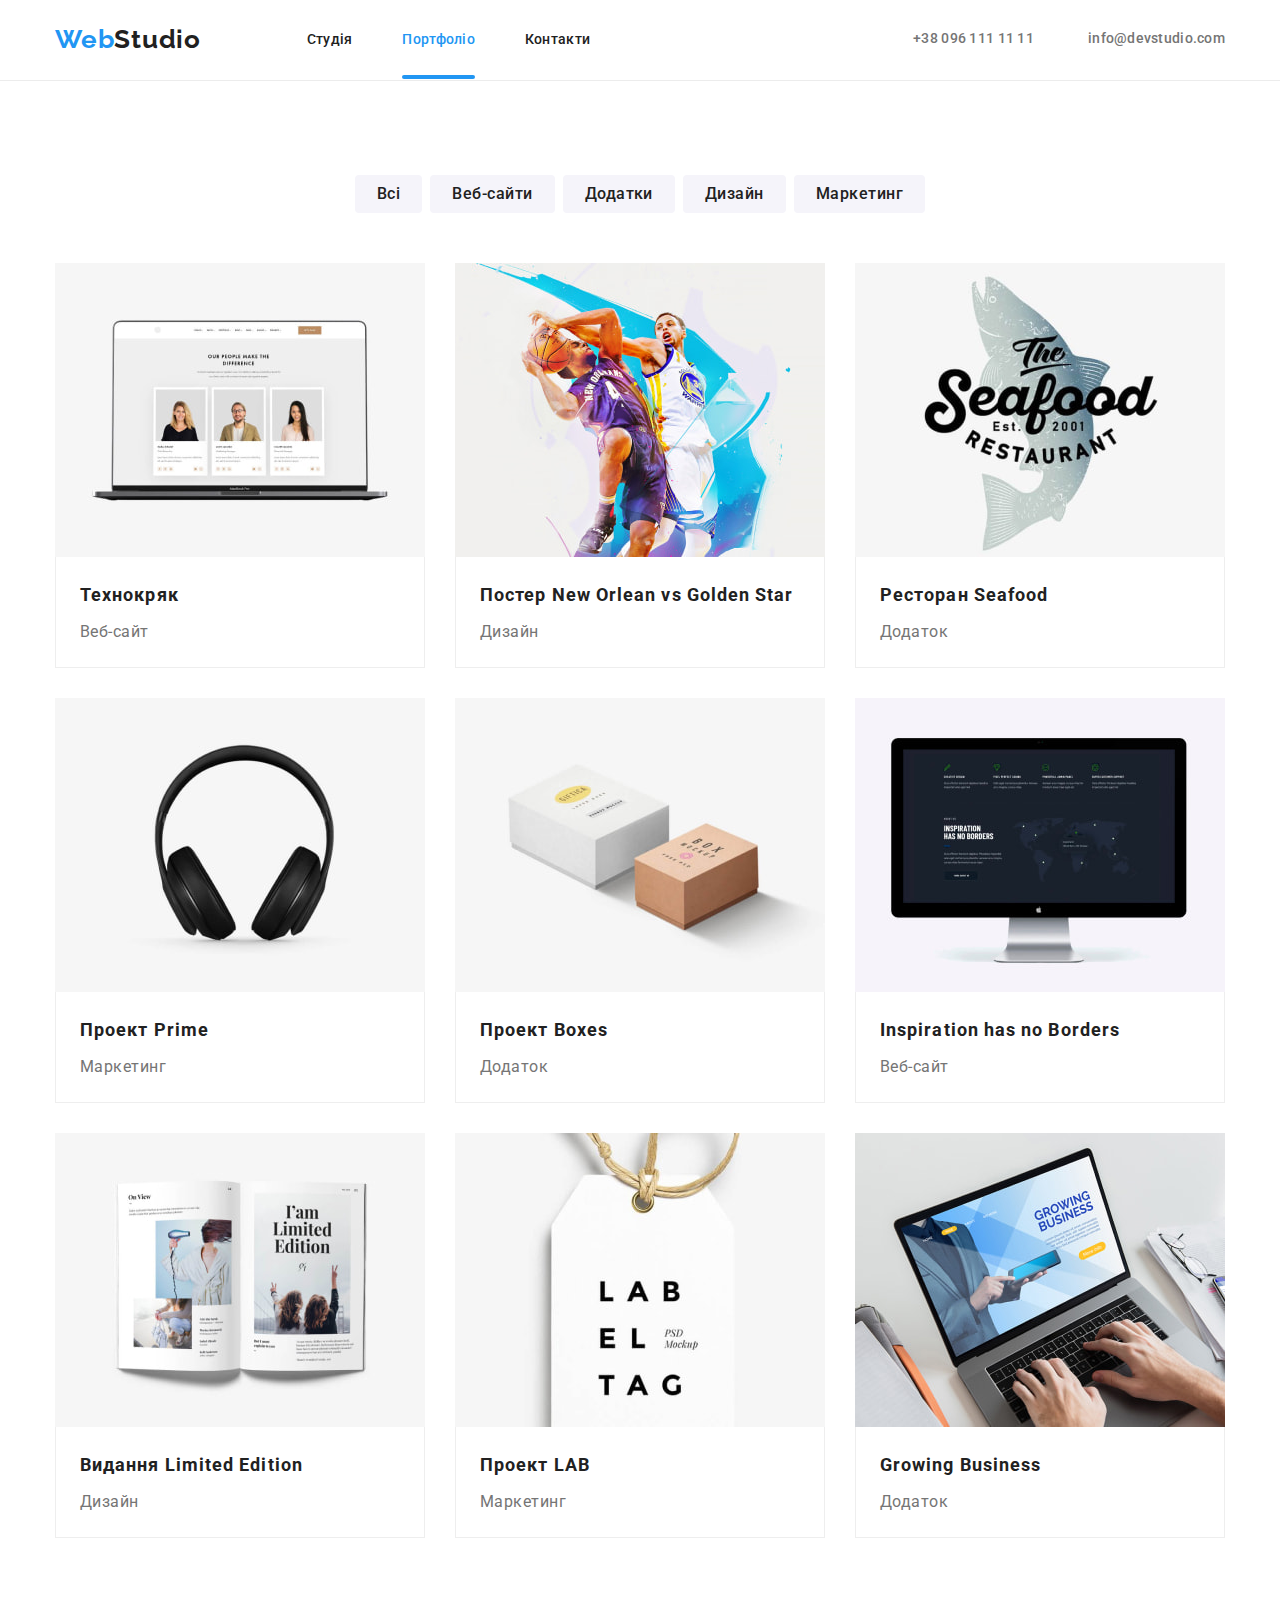
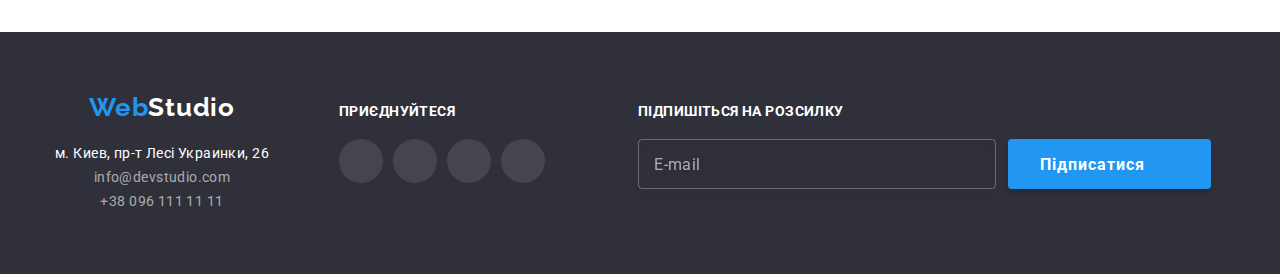
==== commit 20f9fbec: "Update portfolio.html" ====
--- a/portfolio.html
+++ b/portfolio.html
@@ -4,7 +4,8 @@
     <meta charset="UTF-8" />
     <meta http-equiv="X-UA-Compatible" content="IE=edge" />
     <meta name="viewport" content="width=device-width, initial-scale=1.0" />
-    <title>Портфолио</title>
+    <title>Портфоліо</title>
+    <link rel="icon" type="image/svg" href="./images/favicon.svg" />
     <link
       rel="stylesheet"
       href="https://cdnjs.cloudflare.com/ajax/libs/modern-normalize/1.1.0/modern-normalize.min.css"
@@ -49,15 +50,15 @@
             <!-- site-nav -->
             <ul class="site-nav">
               <li class="site-nav__item">
-                <a class="site-nav__link" href="./index.html">Студия</a>
+                <a class="site-nav__link" href="./index.html">Студія</a>
               </li>
               <li class="site-nav__item">
                 <a class="site-nav__link site-nav__link--current" href="./portfolio.html"
-                  >Портфолио</a
+                  >Портфоліо</a
                 >
               </li>
               <li class="site-nav__item">
-                <a class="site-nav__link" href="#footer">Контакты</a>
+                <a class="site-nav__link" href="#footer">Контакти</a>
               </li>
             </ul>
 
@@ -96,20 +97,20 @@
       </div>
     </header>
     <!-- Портфолио -->
-    <!-- Фильтры -->
+    <!-- Фільтри -->
     <main>
       <section class="section">
         <div class="container">
-          <h1 class="section__title visually-hidden">Фильтры</h1>
+          <h1 class="section__title visually-hidden">Фільтри</h1>
           <ul class="filters filters--margin-bottom">
             <li class="filters__item">
-              <button class="filters__button" type="button">Все</button>
+              <button class="filters__button" type="button">Всі</button>
             </li>
             <li class="filters__item">
-              <button class="filters__button" type="button">Веб-сайты</button>
+              <button class="filters__button" type="button">Веб-сайти</button>
             </li>
             <li class="filters__item">
-              <button class="filters__button" type="button">Приложения</button>
+              <button class="filters__button" type="button">Додатки</button>
             </li>
             <li class="filters__item">
               <button class="filters__button" type="button">Дизайн</button>
@@ -141,9 +142,7 @@
 
                   <div class="projects-overlay">
                     <p class="projects-overlay__text">
-                      Технокряк это современная площадка распространения коронавируса. Компании
-                      используют эту платформу для цифрового шпионажа и атак на защищённые сервера
-                      конкурентов.
+                      Lorem ipsum dolor sit amet, consectetur adipiscing elit. Maecenas gravida odio quis consequat venenatis. Quisque id ultricies magna, in porttitor odio.
                     </p>
                   </div>
                 </div>
@@ -175,9 +174,7 @@
 
                   <div class="projects-overlay">
                     <p class="projects-overlay__text">
-                      Технокряк это современная площадка распространения коронавируса. Компании
-                      используют эту платформу для цифрового шпионажа и атак на защищённые сервера
-                      конкурентов.
+                      Lorem ipsum dolor sit amet, consectetur adipiscing elit. Maecenas gravida odio quis consequat venenatis. Quisque id ultricies magna, in porttitor odio.
                     </p>
                   </div>
                 </div>
@@ -209,16 +206,14 @@
 
                   <div class="projects-overlay">
                     <p class="projects-overlay__text">
-                      Технокряк это современная площадка распространения коронавируса. Компании
-                      используют эту платформу для цифрового шпионажа и атак на защищённые сервера
-                      конкурентов.
+                      Lorem ipsum dolor sit amet, consectetur adipiscing elit. Maecenas gravida odio quis consequat venenatis. Quisque id ultricies magna, in porttitor odio.
                     </p>
                   </div>
                 </div>
 
                 <div class="projects-content">
                   <h2 class="projects-content__title">Ресторан Seafood</h2>
-                  <p class="projects-content__text">Приложение</p>
+                  <p class="projects-content__text">Додаток</p>
                 </div>
               </a>
             </li>
@@ -243,9 +238,7 @@
 
                   <div class="projects-overlay">
                     <p class="projects-overlay__text">
-                      Технокряк это современная площадка распространения коронавируса. Компании
-                      используют эту платформу для цифрового шпионажа и атак на защищённые сервера
-                      конкурентов.
+                      Lorem ipsum dolor sit amet, consectetur adipiscing elit. Maecenas gravida odio quis consequat venenatis. Quisque id ultricies magna, in porttitor odio.
                     </p>
                   </div>
                 </div>
@@ -277,16 +270,14 @@
 
                   <div class="projects-overlay">
                     <p class="projects-overlay__text">
-                      Технокряк это современная площадка распространения коронавируса. Компании
-                      используют эту платформу для цифрового шпионажа и атак на защищённые сервера
-                      конкурентов.
+                      Lorem ipsum dolor sit amet, consectetur adipiscing elit. Maecenas gravida odio quis consequat venenatis. Quisque id ultricies magna, in porttitor odio.
                     </p>
                   </div>
                 </div>
 
                 <div class="projects-content">
                   <h2 class="projects-content__title">Проект Boxes</h2>
-                  <p class="projects-content__text">Приложение</p>
+                  <p class="projects-content__text">Додаток</p>
                 </div>
               </a>
             </li>
@@ -311,9 +302,7 @@
 
                   <div class="projects-overlay">
                     <p class="projects-overlay__text">
-                      Технокряк это современная площадка распространения коронавируса. Компании
-                      используют эту платформу для цифрового шпионажа и атак на защищённые сервера
-                      конкурентов.
+                      Lorem ipsum dolor sit amet, consectetur adipiscing elit. Maecenas gravida odio quis consequat venenatis. Quisque id ultricies magna, in porttitor odio.
                     </p>
                   </div>
                 </div>
@@ -345,15 +334,13 @@
 
                   <div class="projects-overlay">
                     <p class="projects-overlay__text">
-                      Технокряк это современная площадка распространения коронавируса. Компании
-                      используют эту платформу для цифрового шпионажа и атак на защищённые сервера
-                      конкурентов.
-                    </p>
-                  </div>
-                </div>
-
-                <div class="projects-content">
-                  <h2 class="projects-content__title">Издание Limited Edition</h2>
+                      Lorem ipsum dolor sit amet, consectetur adipiscing elit. Maecenas gravida odio quis consequat venenatis. Quisque id ultricies magna, in porttitor odio.
+                    </p>
+                  </div>
+                </div>
+
+                <div class="projects-content">
+                  <h2 class="projects-content__title">Видання Limited Edition</h2>
                   <p class="projects-content__text">Дизайн</p>
                 </div>
               </a>
@@ -379,9 +366,7 @@
 
                   <div class="projects-overlay">
                     <p class="projects-overlay__text">
-                      Технокряк это современная площадка распространения коронавируса. Компании
-                      используют эту платформу для цифрового шпионажа и атак на защищённые сервера
-                      конкурентов.
+                      Lorem ipsum dolor sit amet, consectetur adipiscing elit. Maecenas gravida odio quis consequat venenatis. Quisque id ultricies magna, in porttitor odio.
                     </p>
                   </div>
                 </div>
@@ -413,16 +398,14 @@
 
                   <div class="projects-overlay">
                     <p class="projects-overlay__text">
-                      Технокряк это современная площадка распространения коронавируса. Компании
-                      используют эту платформу для цифрового шпионажа и атак на защищённые сервера
-                      конкурентов.
+                      Lorem ipsum dolor sit amet, consectetur adipiscing elit. Maecenas gravida odio quis consequat venenatis. Quisque id ultricies magna, in porttitor odio.
                     </p>
                   </div>
                 </div>
 
                 <div class="projects-content">
                   <h2 class="projects-content__title">Growing Business</h2>
-                  <p class="projects-content__text">Приложение</p>
+                  <p class="projects-content__text">Додаток</p>
                 </div>
               </a>
             </li>
@@ -445,7 +428,7 @@
                   <a
                     class="addres__contacts addres__contacts--white"
                     href="https://goo.gl/maps/KfxZ7QLkiHeS4Kzz8"
-                    >г. Киев, пр-т Леси Украинки, 26</a
+                    >м. Киев, пр-т Лесі Украинки, 26</a
                   >
                 </li>
                 <li class="addres__item">
@@ -462,7 +445,7 @@
 
           <!-- присоединяйтесь -->
           <div class="footer-network">
-            <p class="footer-network__text">присоединяйтесь</p>
+            <p class="footer-network__text">приєднуйтеся</p>
 
             <ul class="social">
               <li class="social__item social__item--margin-right">
@@ -498,7 +481,7 @@
         </div>
         <!-- подписаться -->
         <div class="subscrb">
-          <p class="footer-network__text">Подпишитесь на рассылку</p>
+          <p class="footer-network__text">Підпишіться на розсилку</p>
           <form class="subscrb-form">
             <input
               class="subscrb-input"
@@ -509,7 +492,7 @@
             />
 
             <button class="subscrb-btn" type="submit">
-              Подписаться
+              Підписатися
               <svg class="subscrb-btn__icon" width="24px" height="24px">
                 <use href="./images/icons.svg#icon-icon-send" width="24px" height="24px"></use>
               </svg>
